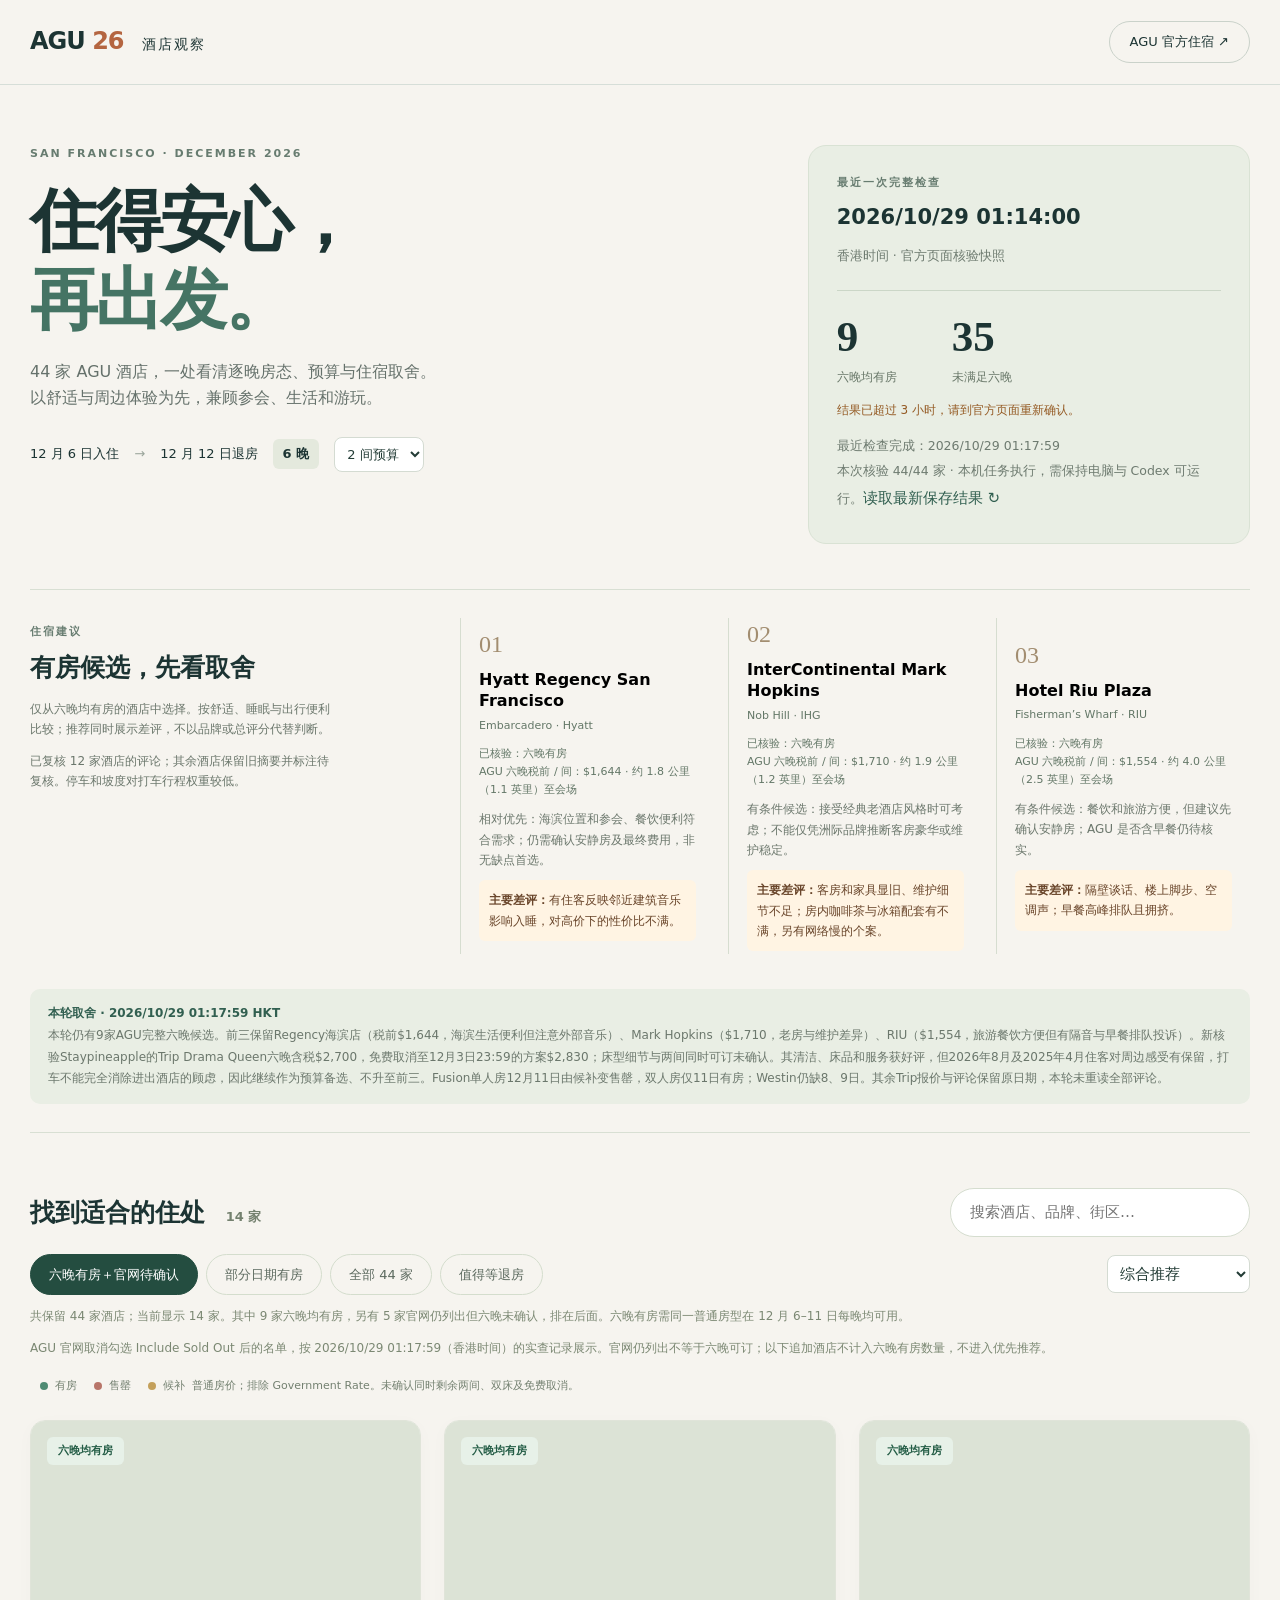
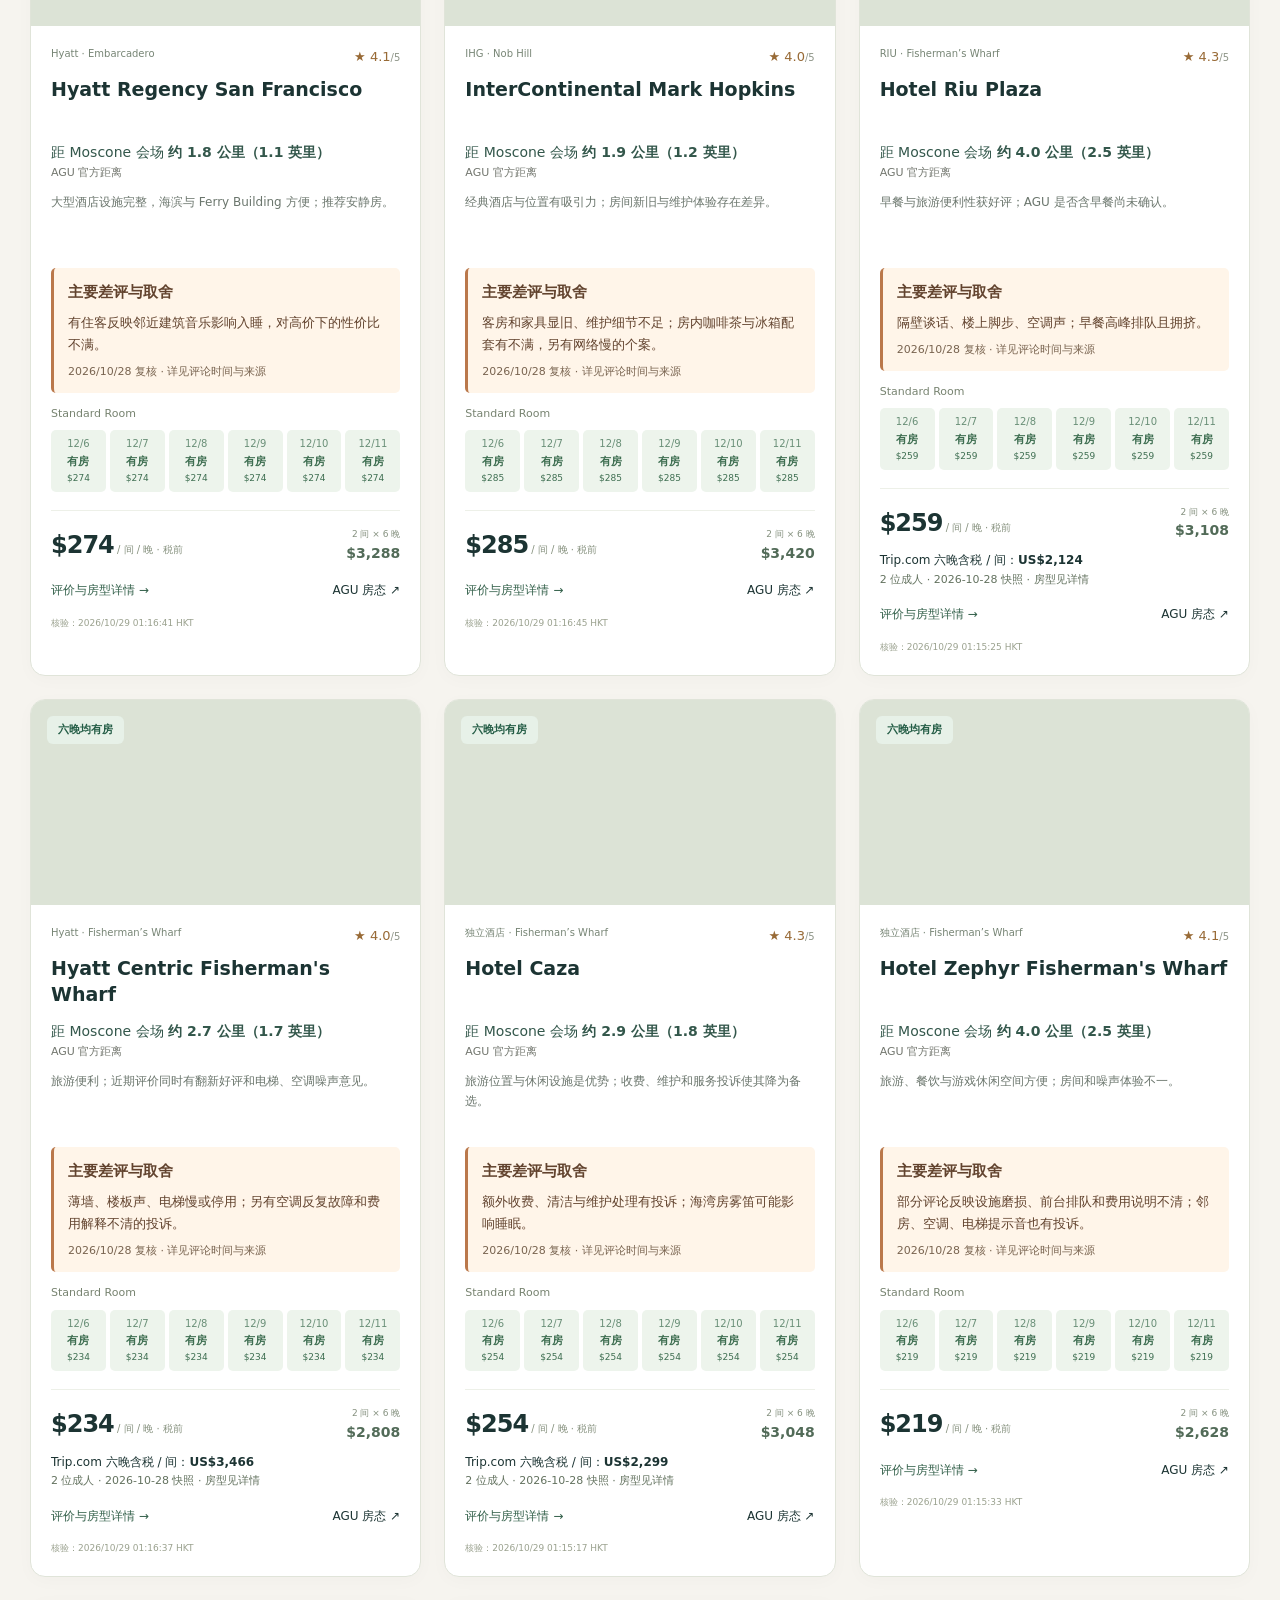
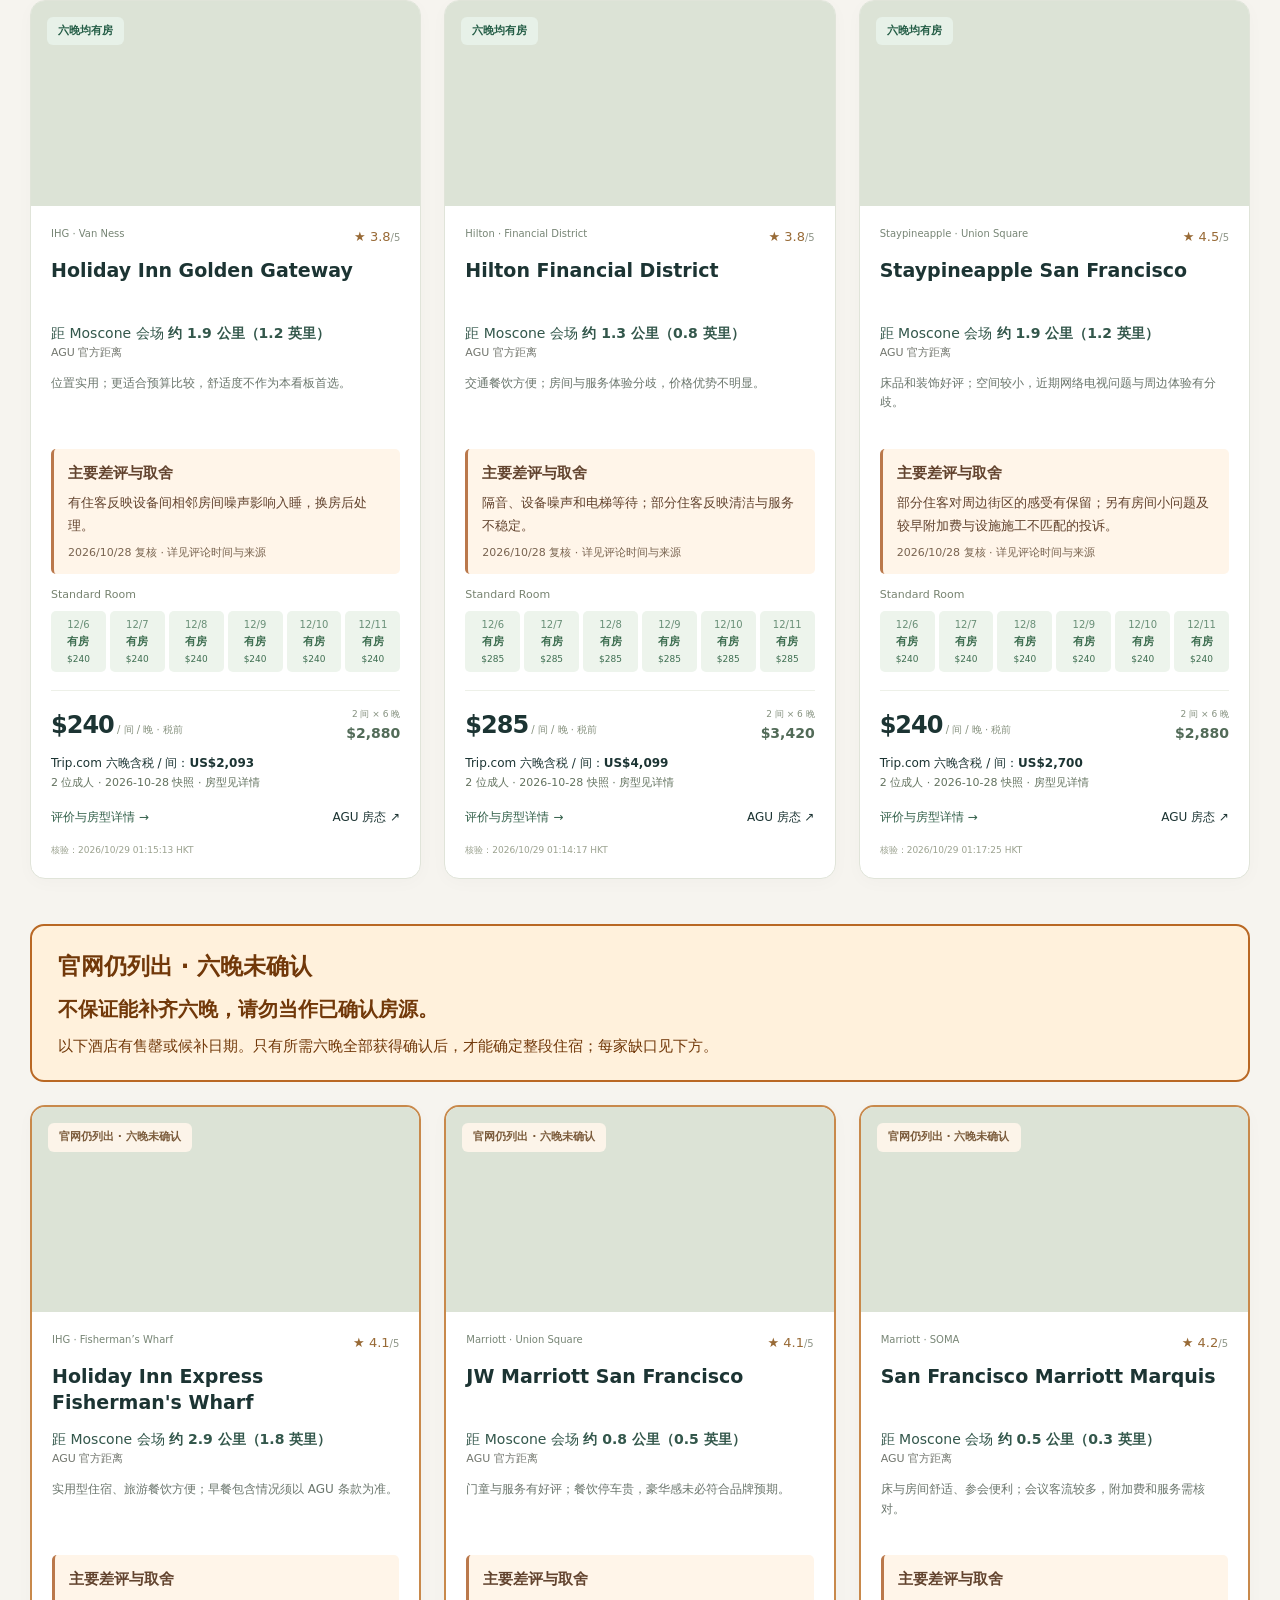
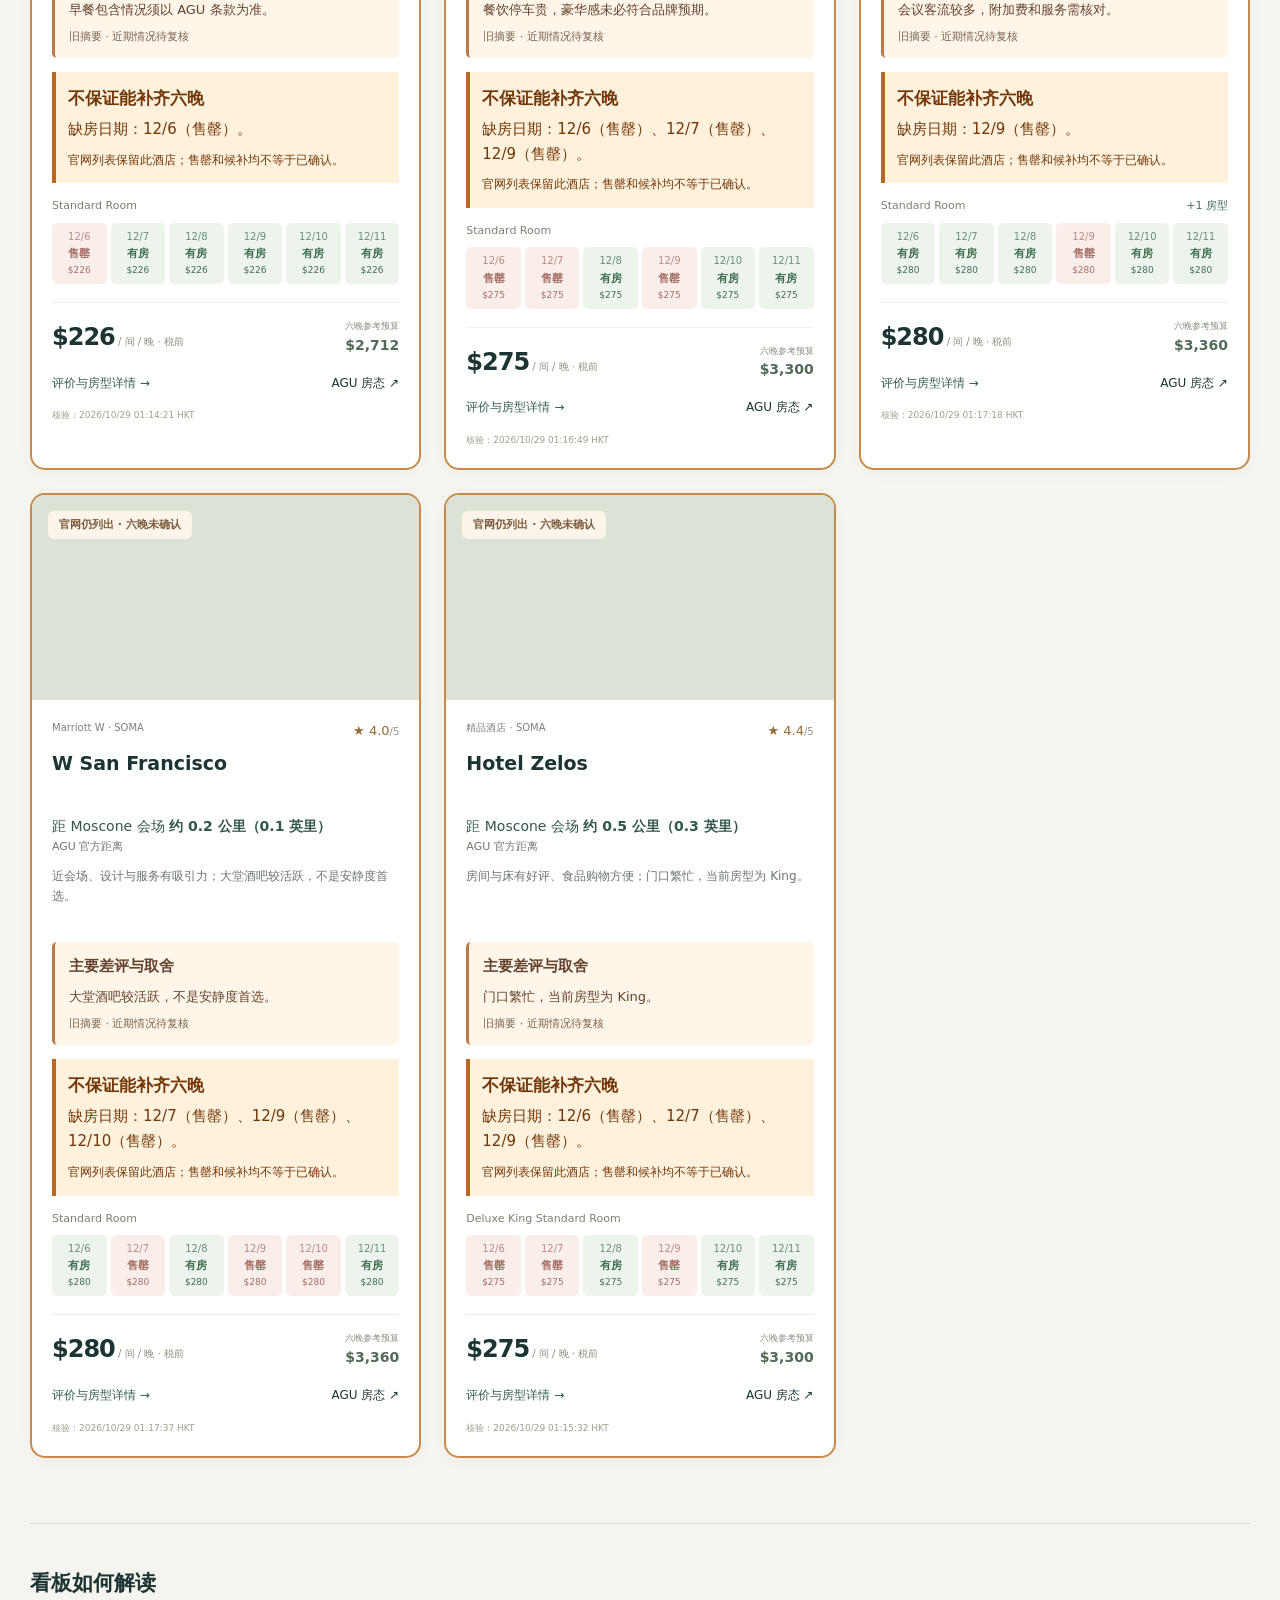
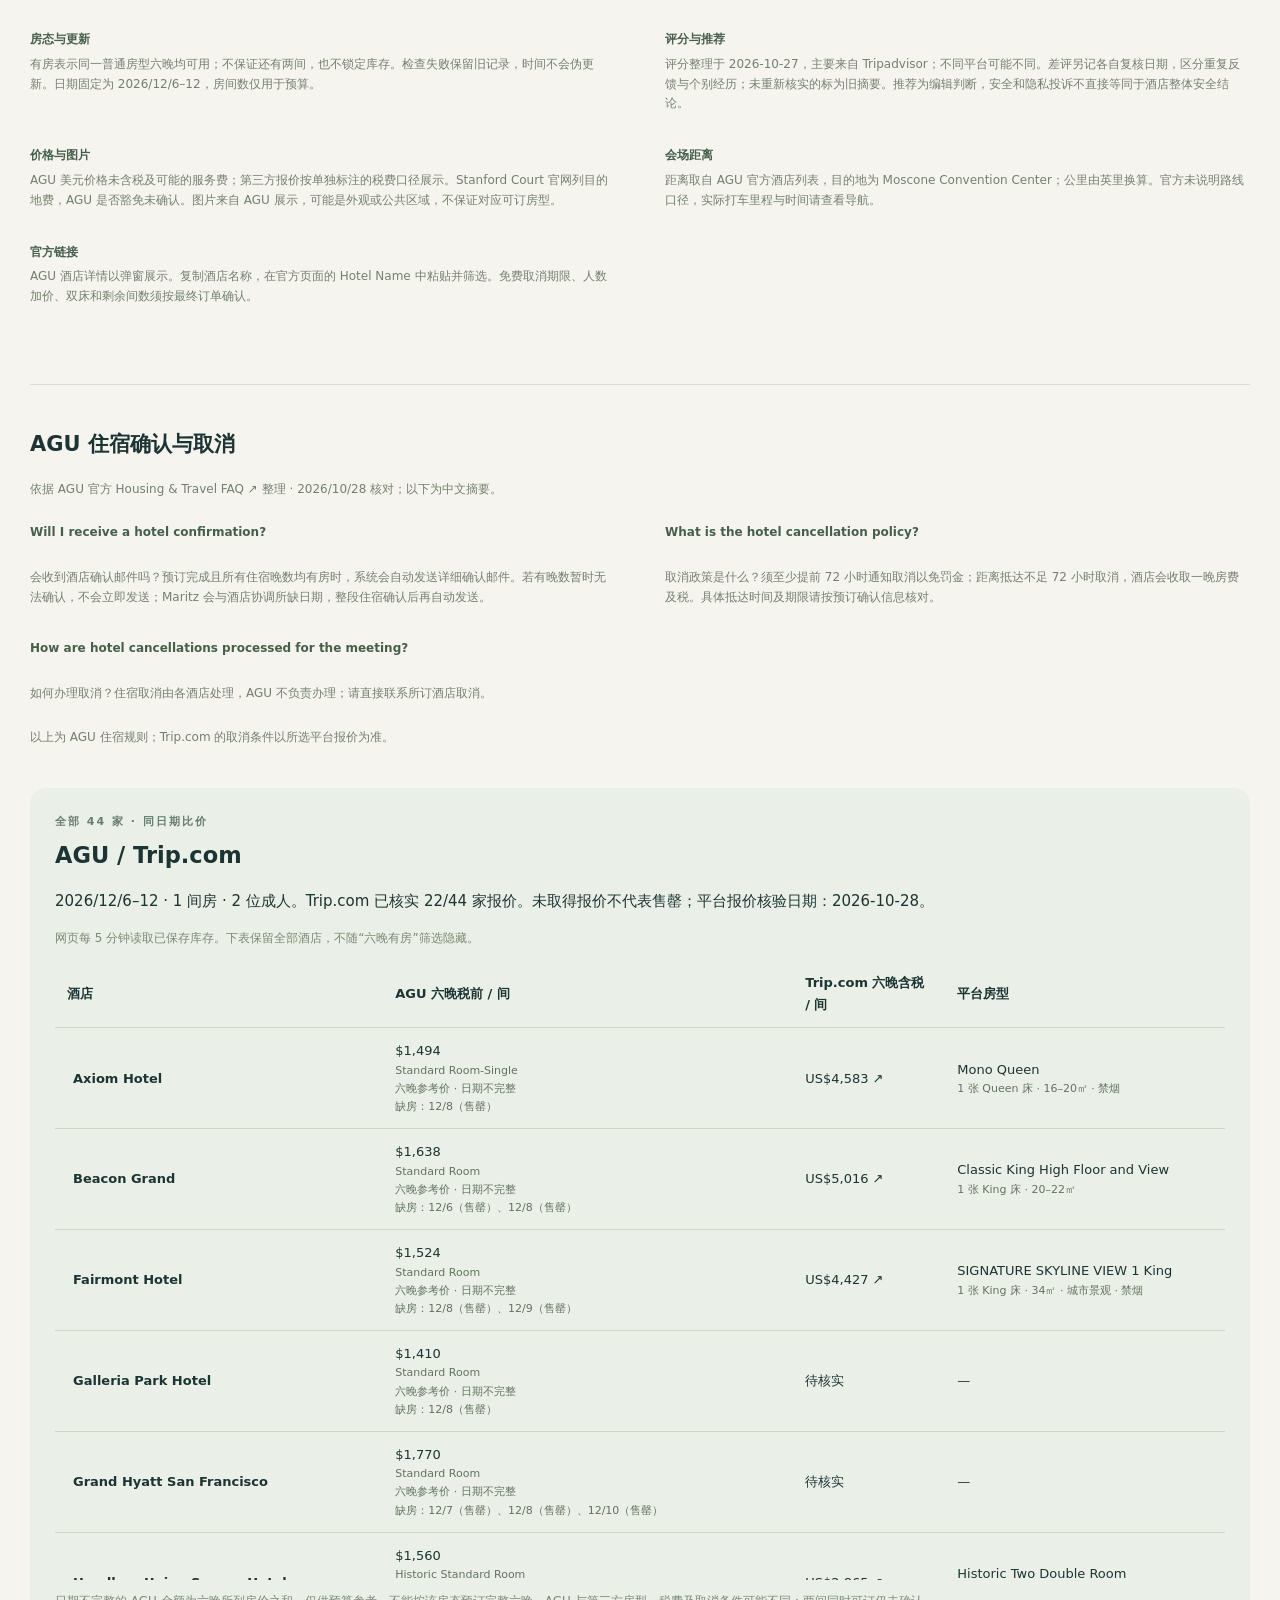
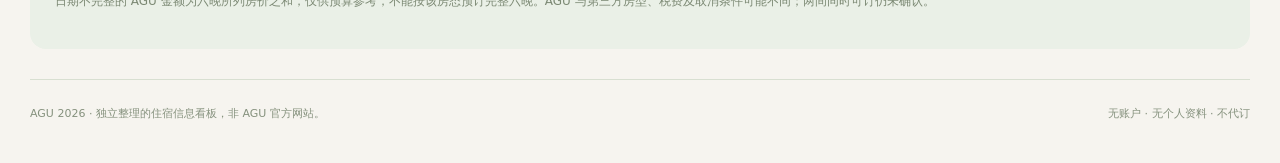
==== docs/index.html @ cd788ba2 "Refresh AGU inventory and add Staypineapple Trip quote and review tradeoffs" ====
<!doctype html><html lang="zh-CN"><head><meta charset="UTF-8"><meta name="viewport" content="width=device-width,initial-scale=1"><title>AGU 2026 酒店观察</title>  <script type="module" crossorigin src="./assets/index-D1B_bljy.js"></script>
  <link rel="stylesheet" crossorigin href="./assets/index-O7PSlV1c.css">
</head><body><div id="root"></div></body></html>
---- docs/assets/index-O7PSlV1c.css ----
*{box-sizing:border-box}body{color:#1c3433;background:#f6f4ef;margin:0;font:15px/1.65 system-ui,-apple-system,Segoe UI,sans-serif}button,input,select{font:inherit}button,a,input,select{outline-offset:4px}button{cursor:pointer}a{color:inherit;text-decoration:none}header{border-bottom:1px solid #d6ded8;justify-content:space-between;align-items:center;max-width:1320px;height:85px;margin:auto;padding:0 30px;display:flex}.wordmark{letter-spacing:-1px;font-size:24px;font-weight:800}.wordmark b{color:#b46540}.wordmark span{letter-spacing:2px;margin-left:18px;font-size:14px;font-weight:500}.official{border:1px solid #cad2ca;border-radius:30px;padding:9px 20px;font-size:13px}main{max-width:1320px;margin:auto;padding:0 30px}.hero{grid-template-columns:1.6fr 1fr;gap:70px;padding:60px 0 45px;display:grid}.eyebrow{letter-spacing:2px;color:#677c70;font-size:11px;font-weight:700}h1{letter-spacing:-3px;margin:19px 0;font-size:68px;line-height:1.16}h1 em{color:#457464;font-family:Georgia,serif;font-style:normal}.intro{color:#65716b;font-size:16px}.trip{flex-wrap:wrap;align-items:center;gap:15px;margin-top:25px;font-size:13px;display:flex}.trip i{color:#9aa59b;font-style:normal}.trip b{background:#e4e9dd;border-radius:6px;padding:4px 10px}select{color:#233c36;background:#fff;border:1px solid #d4dbd2;border-radius:8px;padding:8px}.hero aside{background:#e9eee4;border:1px solid #d9e2d4;border-radius:18px;align-self:center;padding:28px}.hero aside>strong{margin:8px 0;font-size:21px;display:block}.hero aside>small{color:#6e7b70}.hero aside p{font-size:12px}.hero aside button{color:#315f50;background:0 0;border:0;padding:4px 0}.stats{border-top:1px solid #cbd6c7;gap:55px;margin-top:22px;padding-top:18px;display:flex}.stats b{font-family:Georgia,serif;font-size:43px;line-height:1.3;display:block}.stats span{color:#687768;font-size:12px}.warning{color:#945a23!important}.editorial{border-top:1px solid #d8dfd3;border-bottom:1px solid #d8dfd3;grid-template-columns:1fr 2fr;gap:35px;margin-bottom:38px;padding:28px 0;display:grid}.editorial h2{margin:4px 0;font-size:25px}.editorial p{color:#6b776c;max-width:310px;font-size:12px}.picks{grid-template-columns:repeat(3,1fr);gap:14px;display:grid}.picks button{text-align:left;background:0 0;border:0;border-left:1px solid #d6ddd0;padding:3px 18px}.picks button>span{color:#a28d70;font:24px Georgia}.picks b{margin:10px 0 5px;font-size:16px;line-height:1.3;display:block}.picks small,.picks em{color:#637767;font-size:11px;font-style:normal;display:block}.picks em{margin-top:10px}.list-head{justify-content:space-between;align-items:center;gap:20px;display:flex}.list-head h2{font-size:25px}.list-head small{color:#74816f;margin-left:12px;font-size:13px}.list-head input{background:#fff;border:1px solid #d5ddcf;border-radius:24px;width:300px;padding:11px 19px}.toolbar{justify-content:space-between;align-items:center;gap:20px;display:flex}.toolbar nav{flex-wrap:wrap;gap:8px;display:flex}.toolbar button{color:#5c6a5f;background:0 0;border:1px solid #d4ddcd;border-radius:22px;padding:9px 18px;font-size:13px}.toolbar button.active{color:#fff;background:#244d40;border-color:#244d40}.legend{color:#738070;flex-wrap:wrap;align-items:center;gap:7px;margin:18px 0 25px;font-size:11px;display:flex}.dot{border-radius:50%;width:8px;height:8px;margin-left:10px}.dot.A{background:#4f8b73}.dot.S{background:#b87569}.dot.W{background:#c4a05b}.grid{grid-template-columns:repeat(3,minmax(0,1fr));gap:23px;display:grid}article{background:#fff;border:1px solid #e0e4d9;border-radius:15px;overflow:hidden;box-shadow:0 4px 18px #263d2906}.photo{background:#dce3d6;border:0;width:100%;height:205px;padding:0;display:block;position:relative;overflow:hidden}.photo img{object-fit:cover;width:100%;height:100%;transition:transform .3s}.photo:hover img{transform:scale(1.035)}.badge{color:#7a5a3a;background:#fcf4e9;border-radius:6px;padding:5px 11px;font-size:11px;font-weight:700;position:absolute;top:16px;left:16px}.badge.good{color:#245d46;background:#e7f1e8}.card{padding:20px}.meta{color:#778575;justify-content:space-between;gap:8px;font-size:10px;display:flex}.meta>span{color:#986a36;white-space:nowrap;font-size:13px}.meta small{color:#8e9588;font-size:10px}h3{margin:10px 0;font-size:19px;line-height:1.35}.card h3{min-height:52px}.card h3 button{text-align:left;font:inherit;color:inherit;background:0 0;border:0;padding:0}.review{color:#6b766d;min-height:60px;margin:8px 0 15px;font-size:12px}.room{color:#778370;justify-content:space-between;margin-bottom:7px;font-size:11px;display:flex}.room b{color:#446e58;font-weight:500}.nights{grid-template-columns:repeat(6,1fr);gap:4px;display:grid}.night{text-align:center;border-radius:5px;padding:6px 1px;font-size:10px}.night small,.night strong,.night span{display:block}.night small{opacity:.75;font-size:10px}.night strong{font-size:11px;font-weight:600}.night span{font-size:9px}.night.A{color:#3e6e51;background:#edf4ec}.night.S{color:#a46d62;background:#faeeeb}.night.W{color:#947134;background:#fff4dc}.night.U{color:#777;background:#eee}.price{border-top:1px solid #edf0e8;justify-content:space-between;align-items:center;gap:8px;margin-top:18px;padding-top:15px;display:flex}.price strong{letter-spacing:-1px;font-size:24px}.price small{color:#86917e;font-size:10px}.price>span{text-align:right;color:#84907e;font-size:9px}.price>span b{color:#526b58;font-size:14px;display:block}.card-actions{justify-content:space-between;margin-top:16px;display:flex}.card-actions button{color:#34614b;background:0 0;border:0;padding:0;font-size:12px}.card-actions a{font-size:12px}.checked{color:#9aa18e;margin-top:15px;font-size:9px;display:block}.notes{border-top:1px solid #d8dfd1;margin:65px 0 40px;padding-top:25px}.notes h2{font-size:21px}.notes>div{grid-template-columns:repeat(2,1fr);gap:8px 50px;display:grid}.notes p{color:#74806e;font-size:12px}.notes b{color:#465f4b;margin-bottom:5px;display:block}footer{color:#85917d;border-top:1px solid #d8dfd1;justify-content:space-between;padding:25px 0 40px;font-size:11px;display:flex}.notice{background:#fff0cf;border:1px solid #dfd3aa;border-radius:8px;padding:12px 20px;font-size:13px}.notice button{float:right;background:0 0;border:0}.overlay{-webkit-backdrop-filter:blur(3px);backdrop-filter:blur(3px);z-index:10;background:#14251f99;justify-content:center;align-items:center;padding:25px;display:flex;position:fixed;inset:0}.dialog{background:#fcfcf7;border-radius:18px;width:100%;max-width:850px;max-height:92vh;position:relative;overflow:auto}.close{z-index:1;background:#fff;border:0;border-radius:50%;width:38px;height:38px;font-size:25px;position:absolute;top:15px;right:15px}.detail-photo{object-fit:cover;background:#dce3d6;width:100%;height:260px}.detail-body{padding:30px}.detail-body h2{margin:10px 0;font-size:30px;line-height:1.2}.detail-body p{font-size:14px}.room-detail{padding:10px 0}.room-detail>b{margin-bottom:8px;font-size:13px;display:block}.detail-body .night{padding:10px}.detail-body .night span{font-size:12px}.detail-links{flex-wrap:wrap;gap:10px;margin:25px 0;display:flex}.detail-links a,.detail-links button{color:#335940;background:#fff;border:1px solid #cdd9c5;border-radius:6px;padding:9px 13px;font-size:12px}.detail-links .primary{color:#fff;background:#244d40}.muted{color:#7b8873;font-size:12px!important}.empty{text-align:center;padding:60px}button:disabled{opacity:.6}@media (width<=1000px){.hero{gap:30px}h1{font-size:55px}.grid{grid-template-columns:repeat(2,minmax(0,1fr))}.editorial{grid-template-columns:1fr}.picks{gap:8px}}@media (width<=640px){header{height:72px;padding:0 18px}.wordmark span{margin-left:9px;font-size:11px}.official{padding:6px 10px;font-size:11px}main{padding:0 18px}.hero{grid-template-columns:1fr;gap:20px;padding:32px 0}h1{font-size:48px}.intro{font-size:13px}.hero aside{padding:20px}.stats{gap:55px}.hero aside>strong{font-size:18px}.picks{grid-template-columns:1fr}.picks button{padding:10px 15px}.picks b{margin-left:12px;display:inline}.picks small,.picks em{margin-left:42px}.grid{grid-template-columns:1fr}.list-head{flex-direction:column;align-items:stretch;gap:4px}.list-head input{width:100%;margin-bottom:18px}.toolbar{flex-direction:column;align-items:flex-start;gap:12px}.toolbar button{padding:7px 12px;font-size:12px}.photo{height:220px}.card h3,.review{min-height:0}.notes>div{grid-template-columns:1fr;gap:0}footer{display:block}footer span{margin-top:8px;display:block}.overlay{padding:10px}.detail-body{padding:20px}.detail-body h2{font-size:25px}.detail-photo{height:210px}}.venue-distance{color:#33574b;margin:12px 0;font-size:14px;line-height:1.6}.venue-distance strong{font-weight:600}.venue-distance small{color:#72766e;font-size:11px;display:block}.ota-summary{background:#eaf0e7;border-radius:16px;margin:30px 0;padding:25px}.ota-summary h2{margin:6px 0}.ota-table-wrap{overflow-x:auto}.ota-summary table{border-collapse:collapse;width:100%;font-size:13px}.ota-summary th,.ota-summary td{text-align:left;border-bottom:1px solid #ccd8c5;padding:12px}.ota-summary td button{color:inherit;text-align:left;background:0 0;border:0;font-weight:600}.ota-summary small,.ota-card small,.ota-offer small{color:#63725f;font-size:11px;display:block}.ota-card{margin:8px 0;font-size:12px}.ota-offer{background:#eaf0e7;border-radius:12px;margin:18px 0;padding:18px}.ota-offer h3{margin-top:0}.ota-table-wrap{max-height:620px;overflow:auto}.ota-summary thead th{z-index:1;background:#eaf0e7;position:sticky;top:0}.ota-summary td{min-width:110px}.ota-summary td:first-child{min-width:210px}.ota-summary td:last-child{min-width:190px}.unconfirmed-divider{color:#713809;background:#fff1dc;border:2px solid #b96824;border-radius:14px;grid-column:1/-1;margin-top:22px;padding:22px 26px}.unconfirmed-divider h2{margin:0 0 8px}.unconfirmed-divider strong{font-size:20px}.unconfirmed-divider p{margin:8px 0 0}.unconfirmed-card{border:2px solid #c8894b}.unconfirmed-warning{color:#713809;background:#fff1dc;border-left:4px solid #b96824;margin:14px 0;padding:12px}.unconfirmed-warning strong{font-size:17px}.unconfirmed-warning p{margin:5px 0}.unconfirmed-warning small{font-size:12px}.review-cautions{color:#62432e;background:#fff5e9;border-left:3px solid #ba784b;border-radius:5px;margin:12px 0;padding:12px 14px}.review-cautions p{min-height:0;margin:7px 0;font-size:13px;line-height:1.7}.review-cautions small{color:#796450;font-size:11px;display:block}.review-sources{flex-wrap:wrap;gap:12px;margin-top:12px;display:flex}.review-sources a{font-size:12px;text-decoration:underline}.picks button{text-align:left;align-self:stretch}.picks .pick-verdict,.picks .pick-caution{margin:10px 0 0;font-size:12px;line-height:1.7}.picks .pick-caution{color:#69452a;background:#fff4e3;border-radius:6px;padding:10px}.editorial{align-items:start}.picks .pick-caution b{font-size:inherit;margin:0;display:inline}.editorial .recommendation-update{background:#e9eee4;border-radius:10px;order:3;grid-column:1/-1;max-width:none;margin:0;padding:14px 18px;line-height:1.8}.recommendation-update b{color:#315f50}
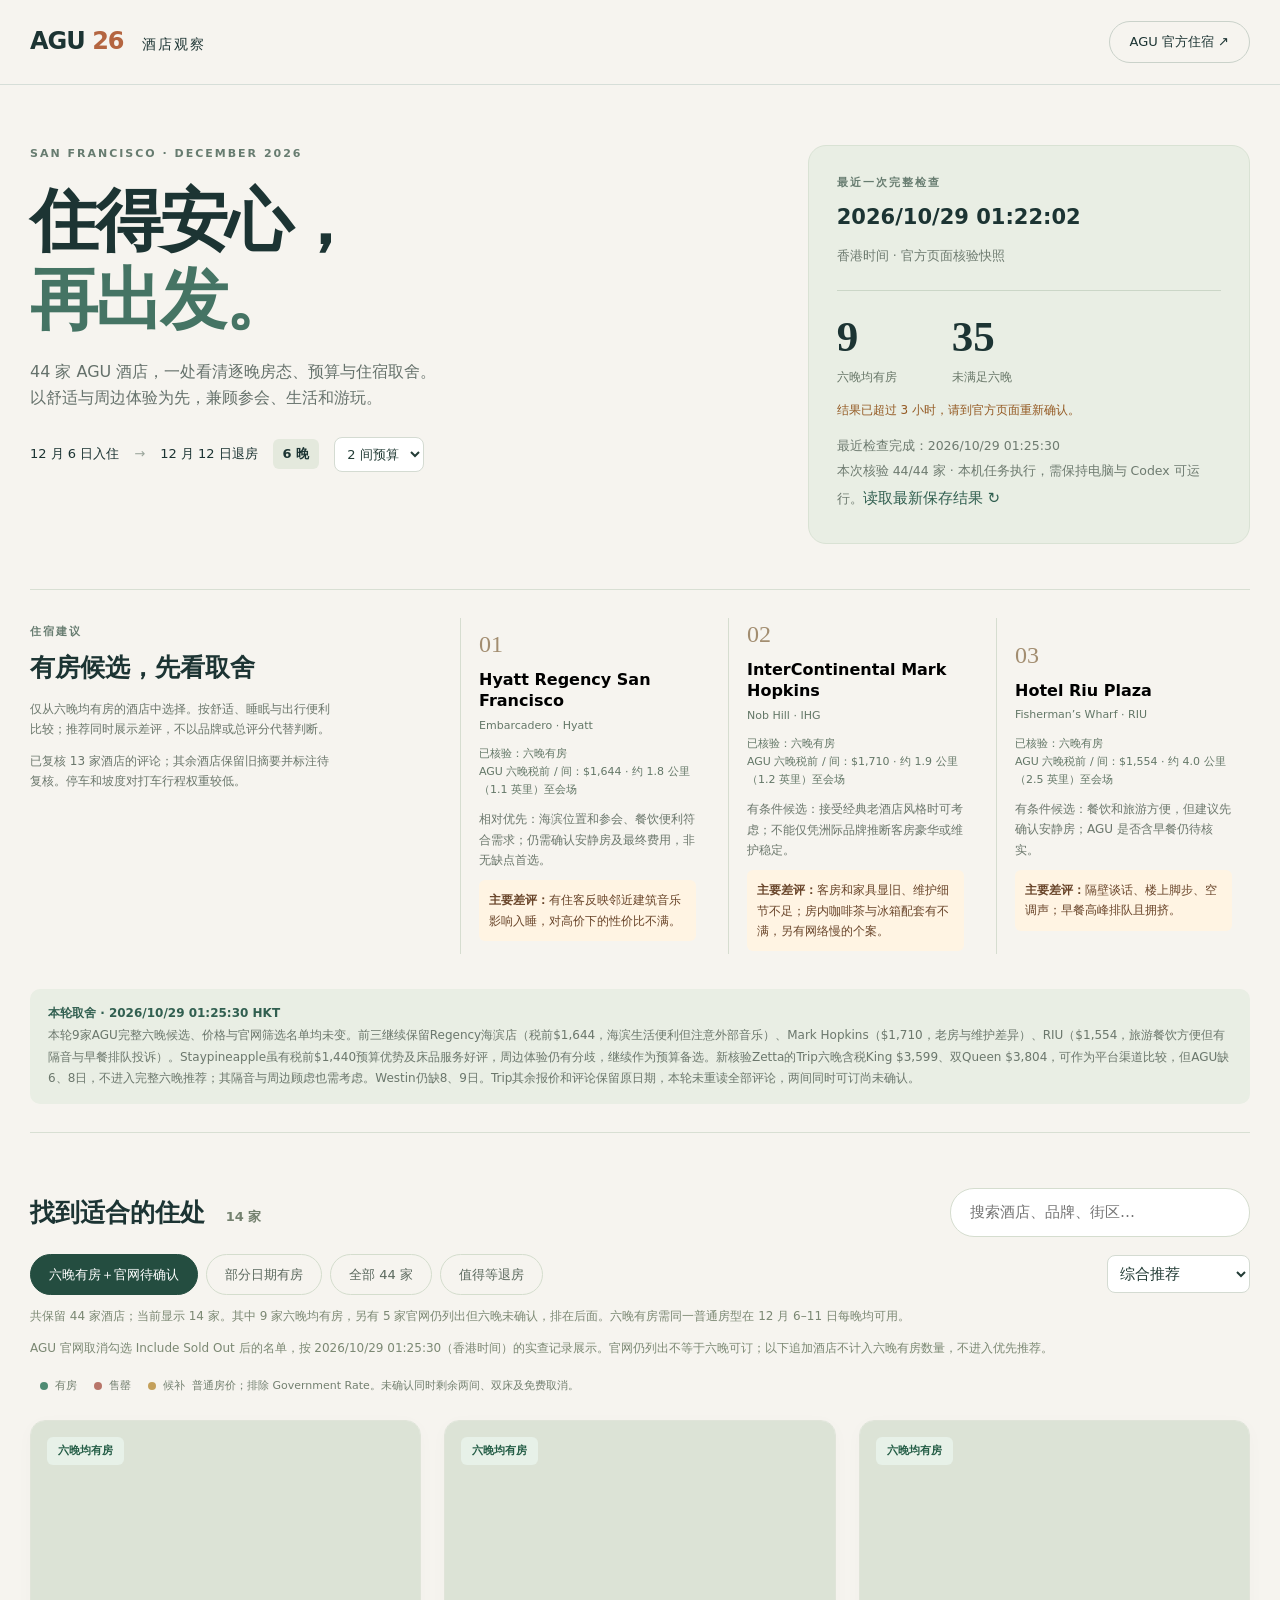
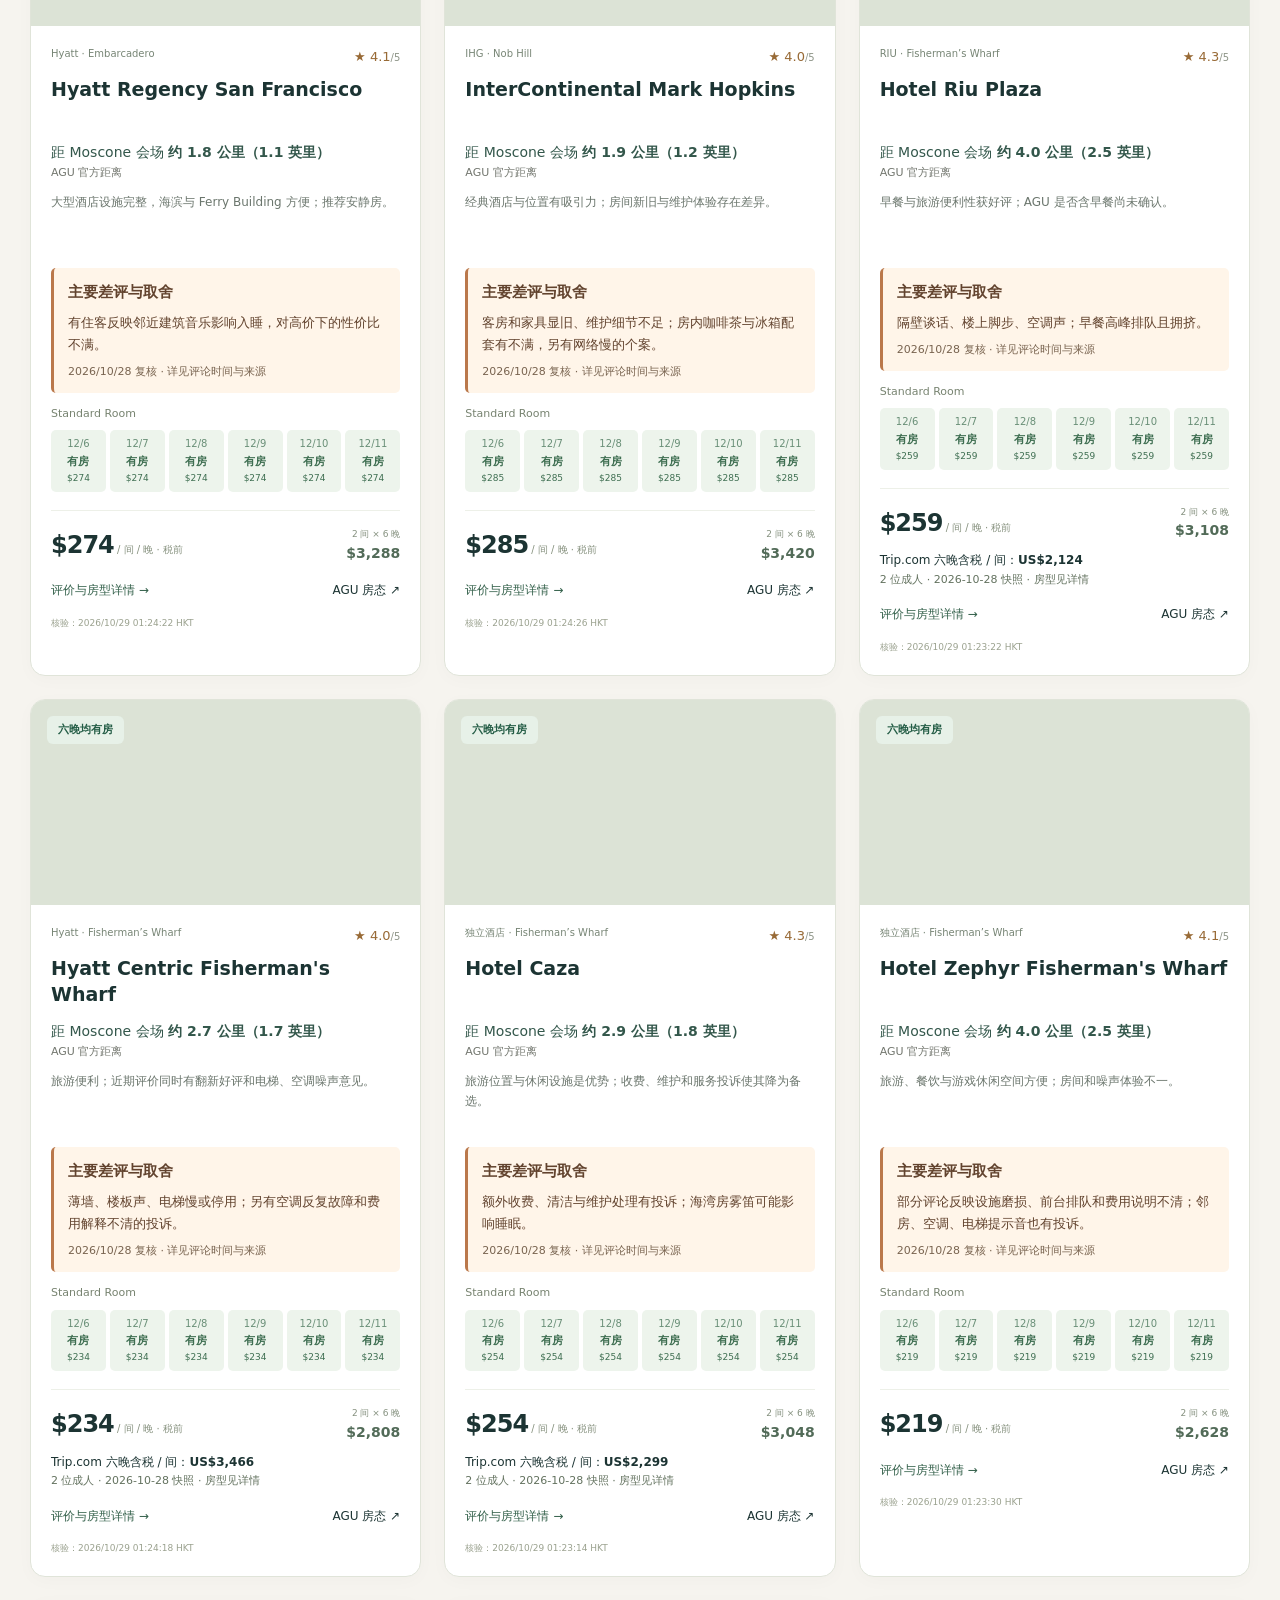
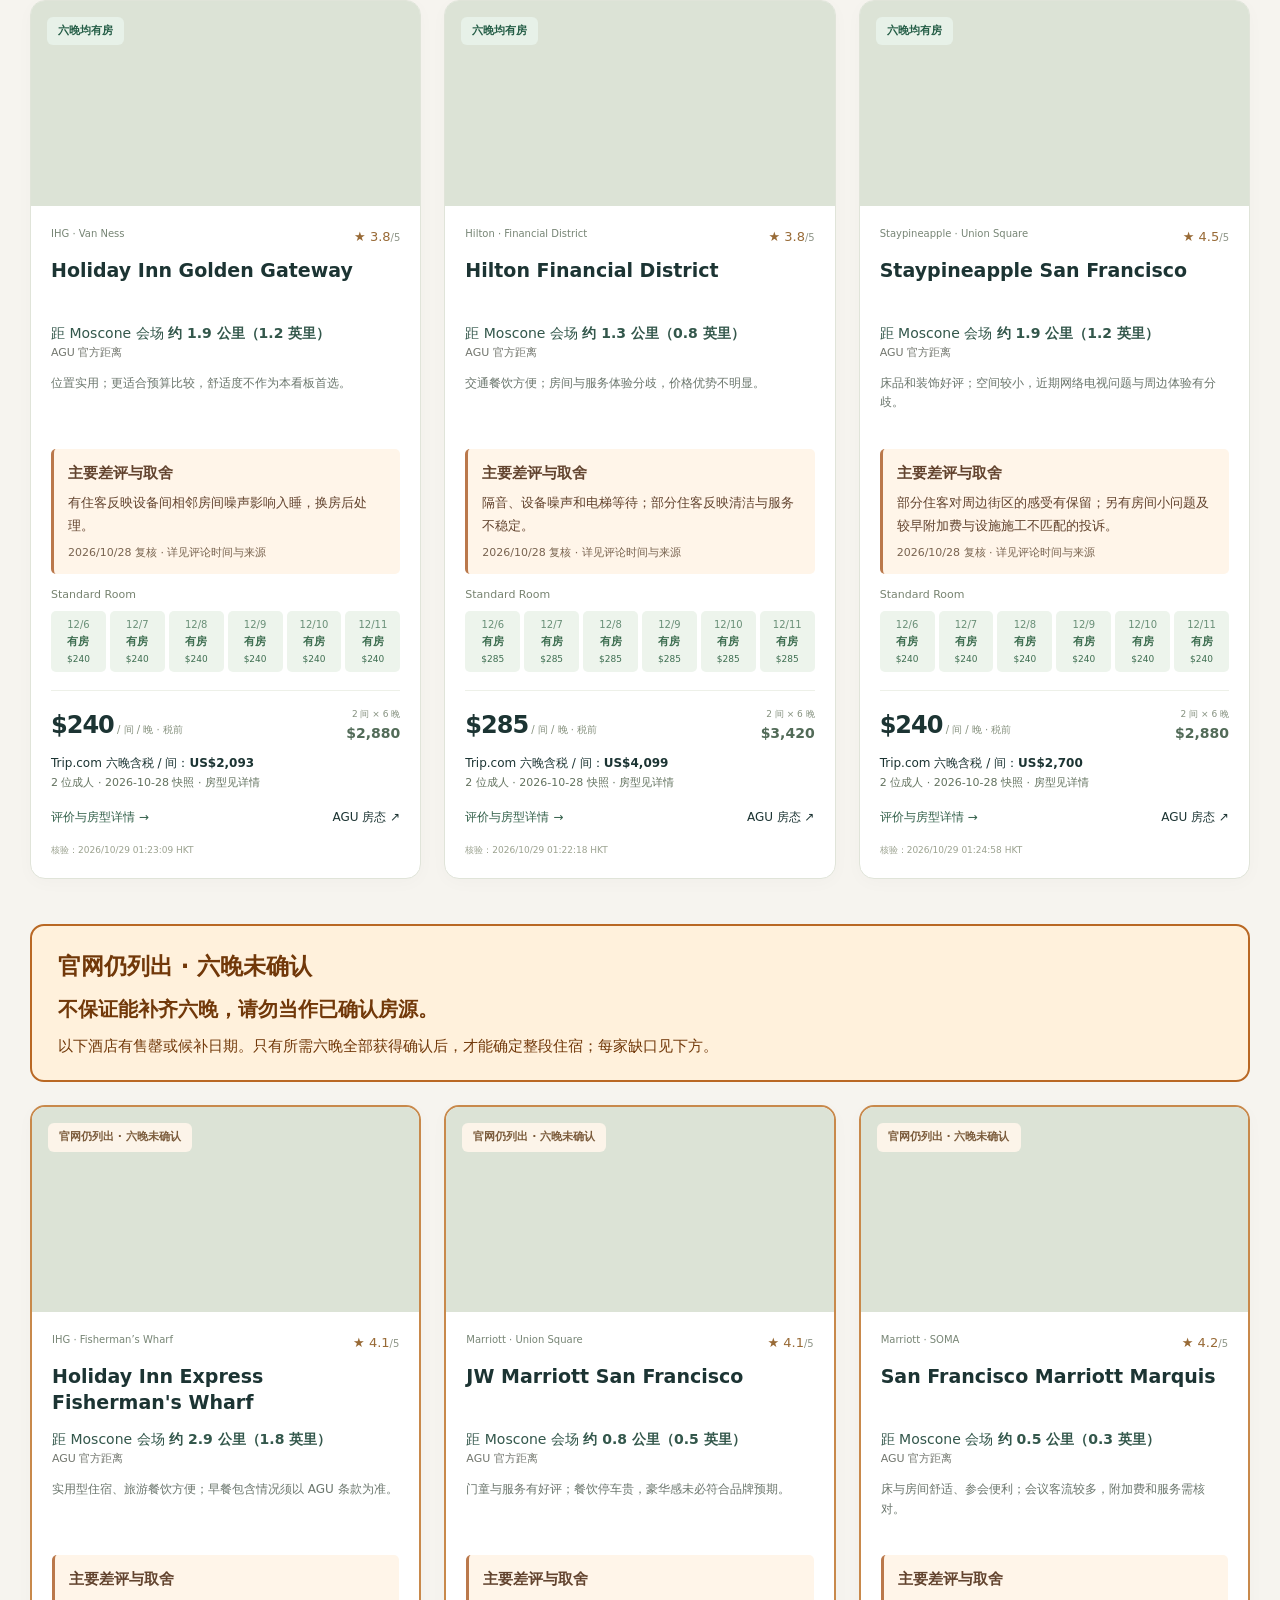
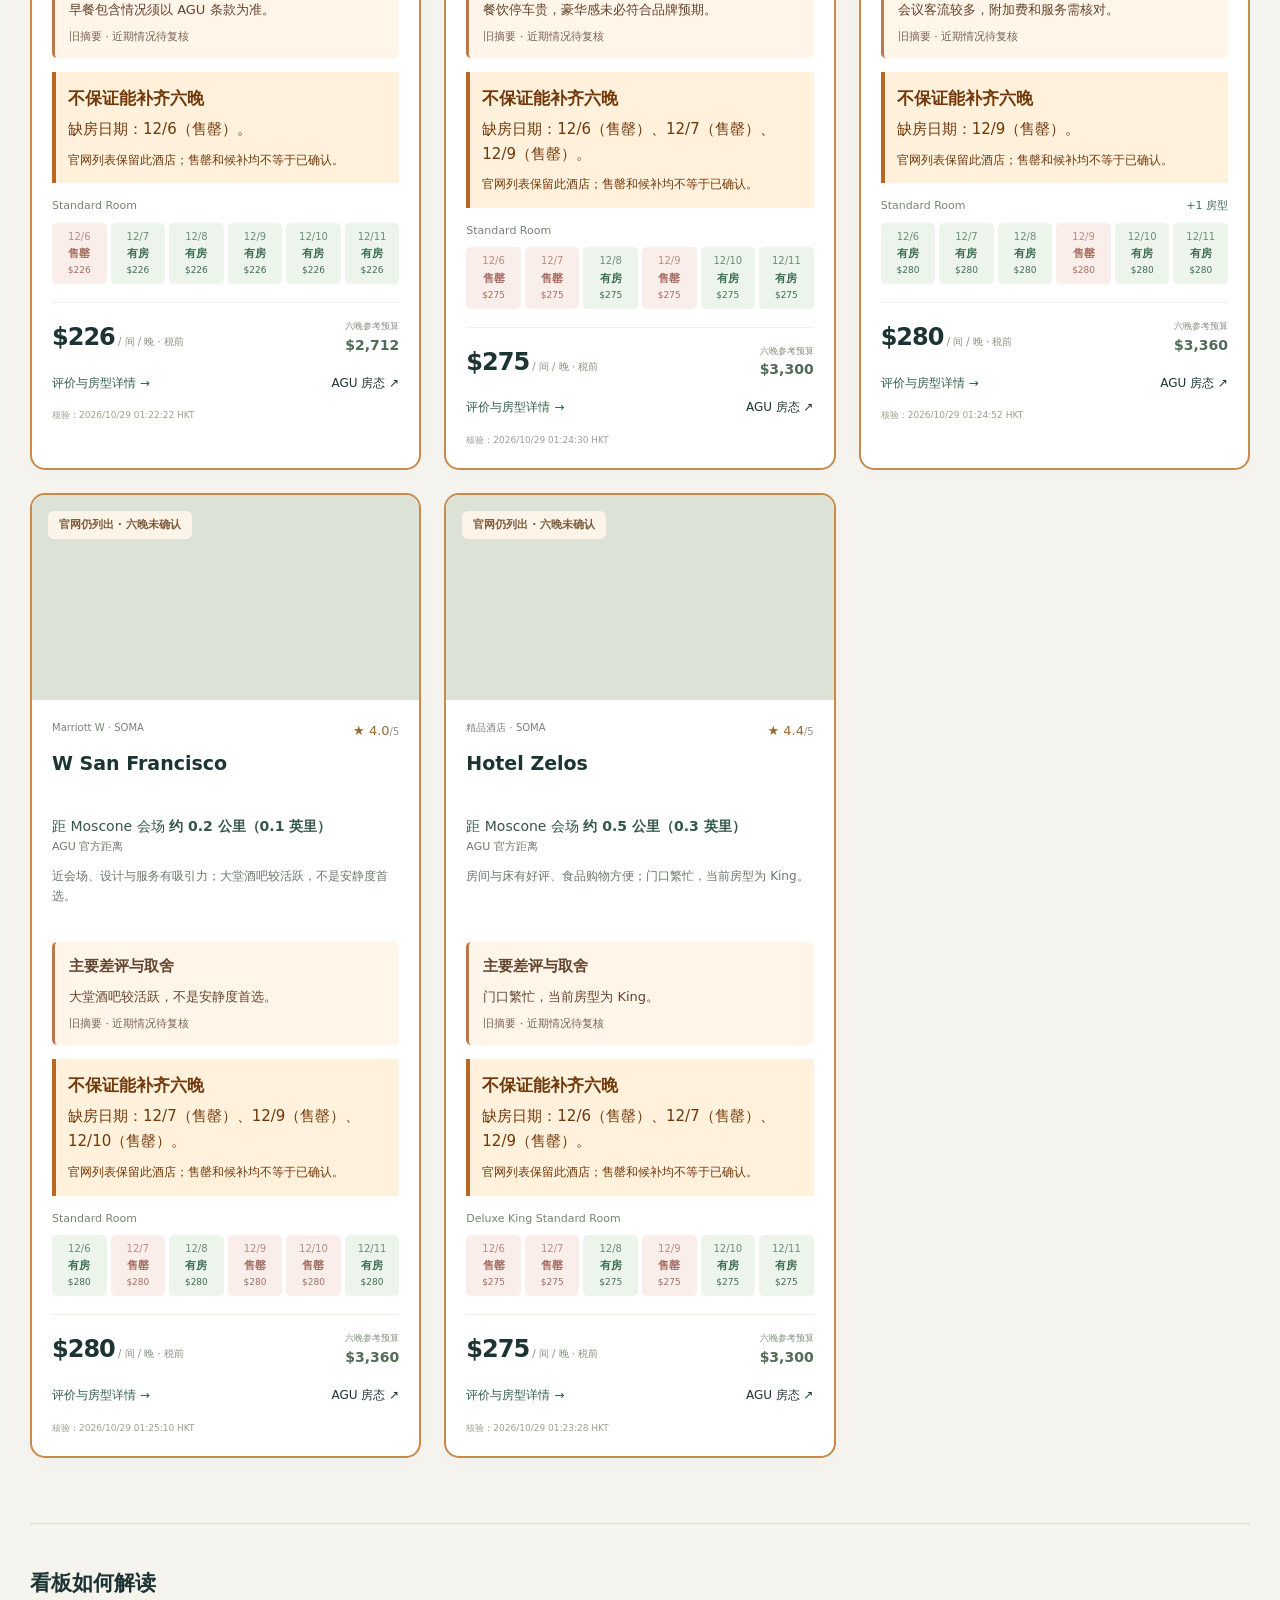
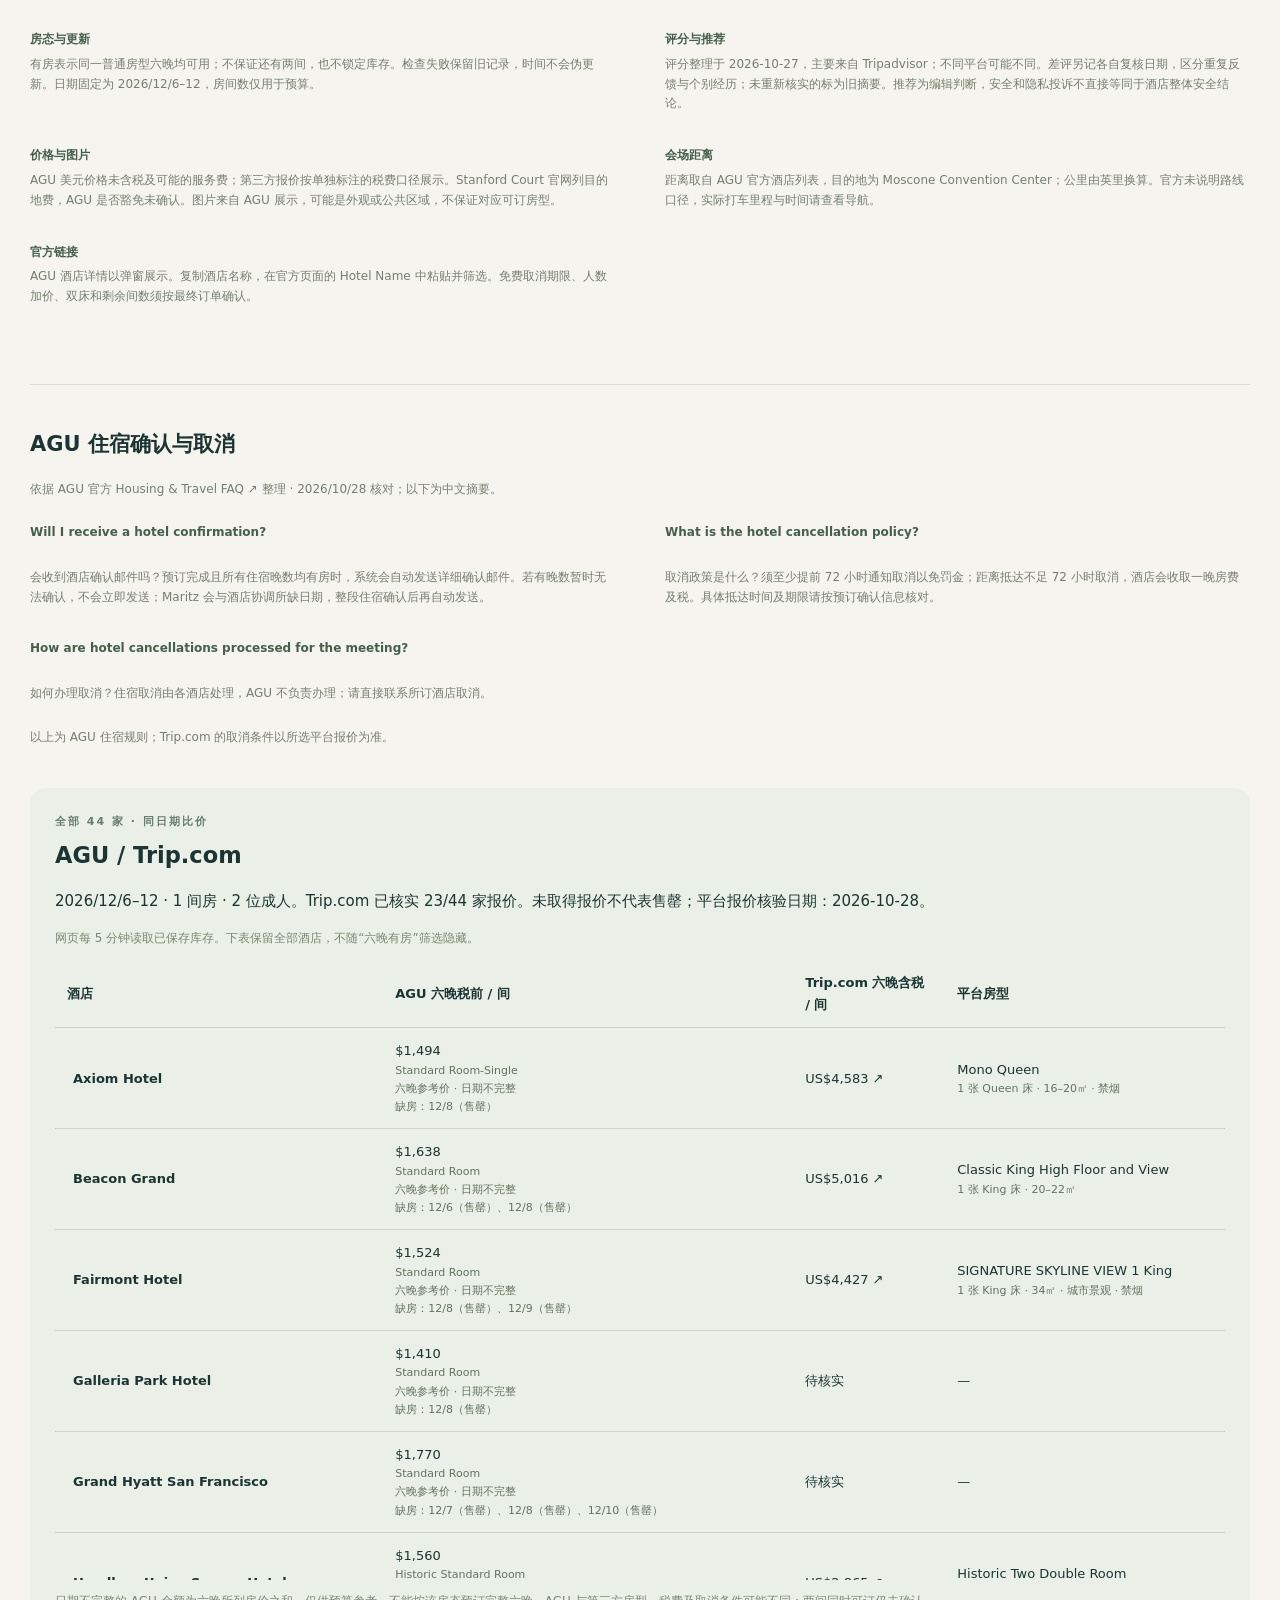
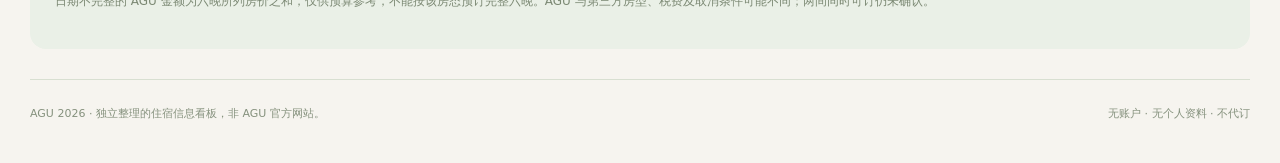
==== commit a76da635: "Refresh all AGU checks and add Zetta Trip prices and review evidence" ====
--- a/docs/index.html
+++ b/docs/index.html
@@ -1,3 +1,3 @@
-<!doctype html><html lang="zh-CN"><head><meta charset="UTF-8"><meta name="viewport" content="width=device-width,initial-scale=1"><title>AGU 2026 酒店观察</title>  <script type="module" crossorigin src="./assets/index-D1B_bljy.js"></script>
+<!doctype html><html lang="zh-CN"><head><meta charset="UTF-8"><meta name="viewport" content="width=device-width,initial-scale=1"><title>AGU 2026 酒店观察</title>  <script type="module" crossorigin src="./assets/index-XYfSvEzc.js"></script>
   <link rel="stylesheet" crossorigin href="./assets/index-O7PSlV1c.css">
 </head><body><div id="root"></div></body></html>
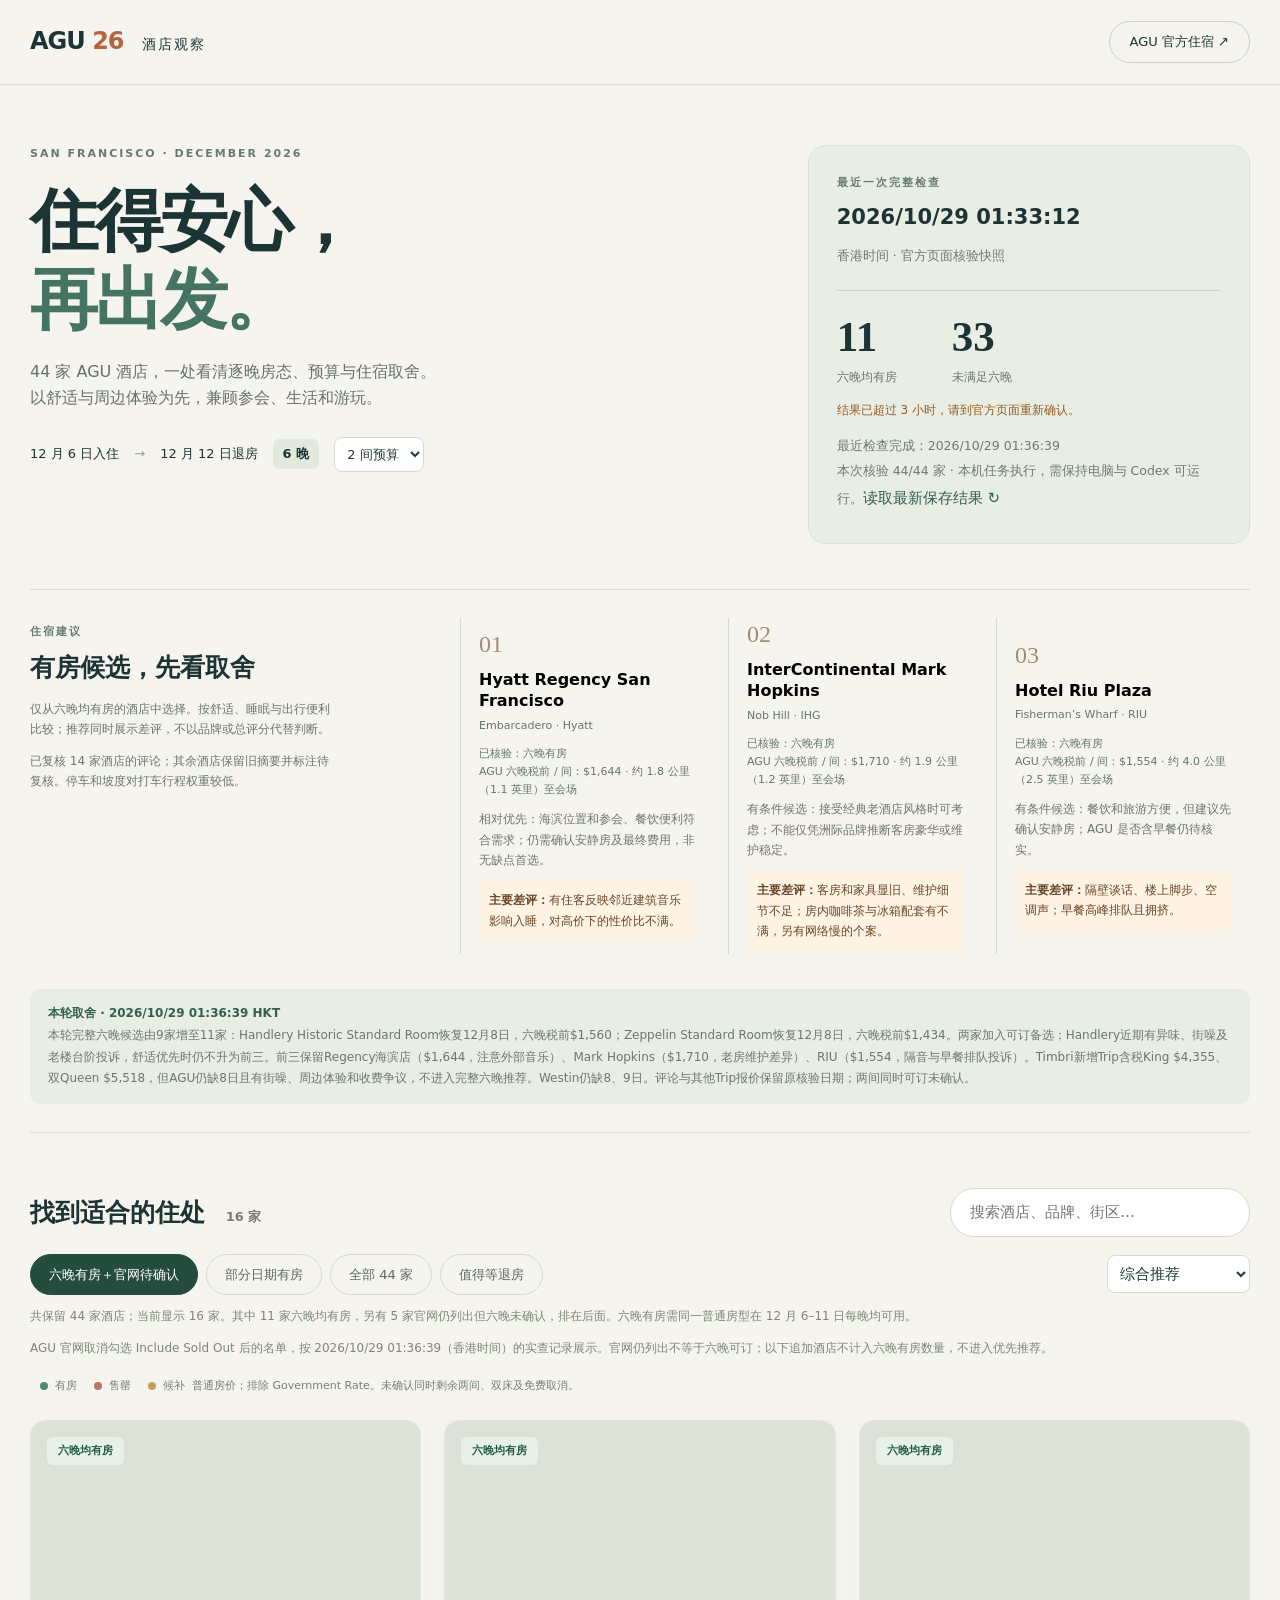
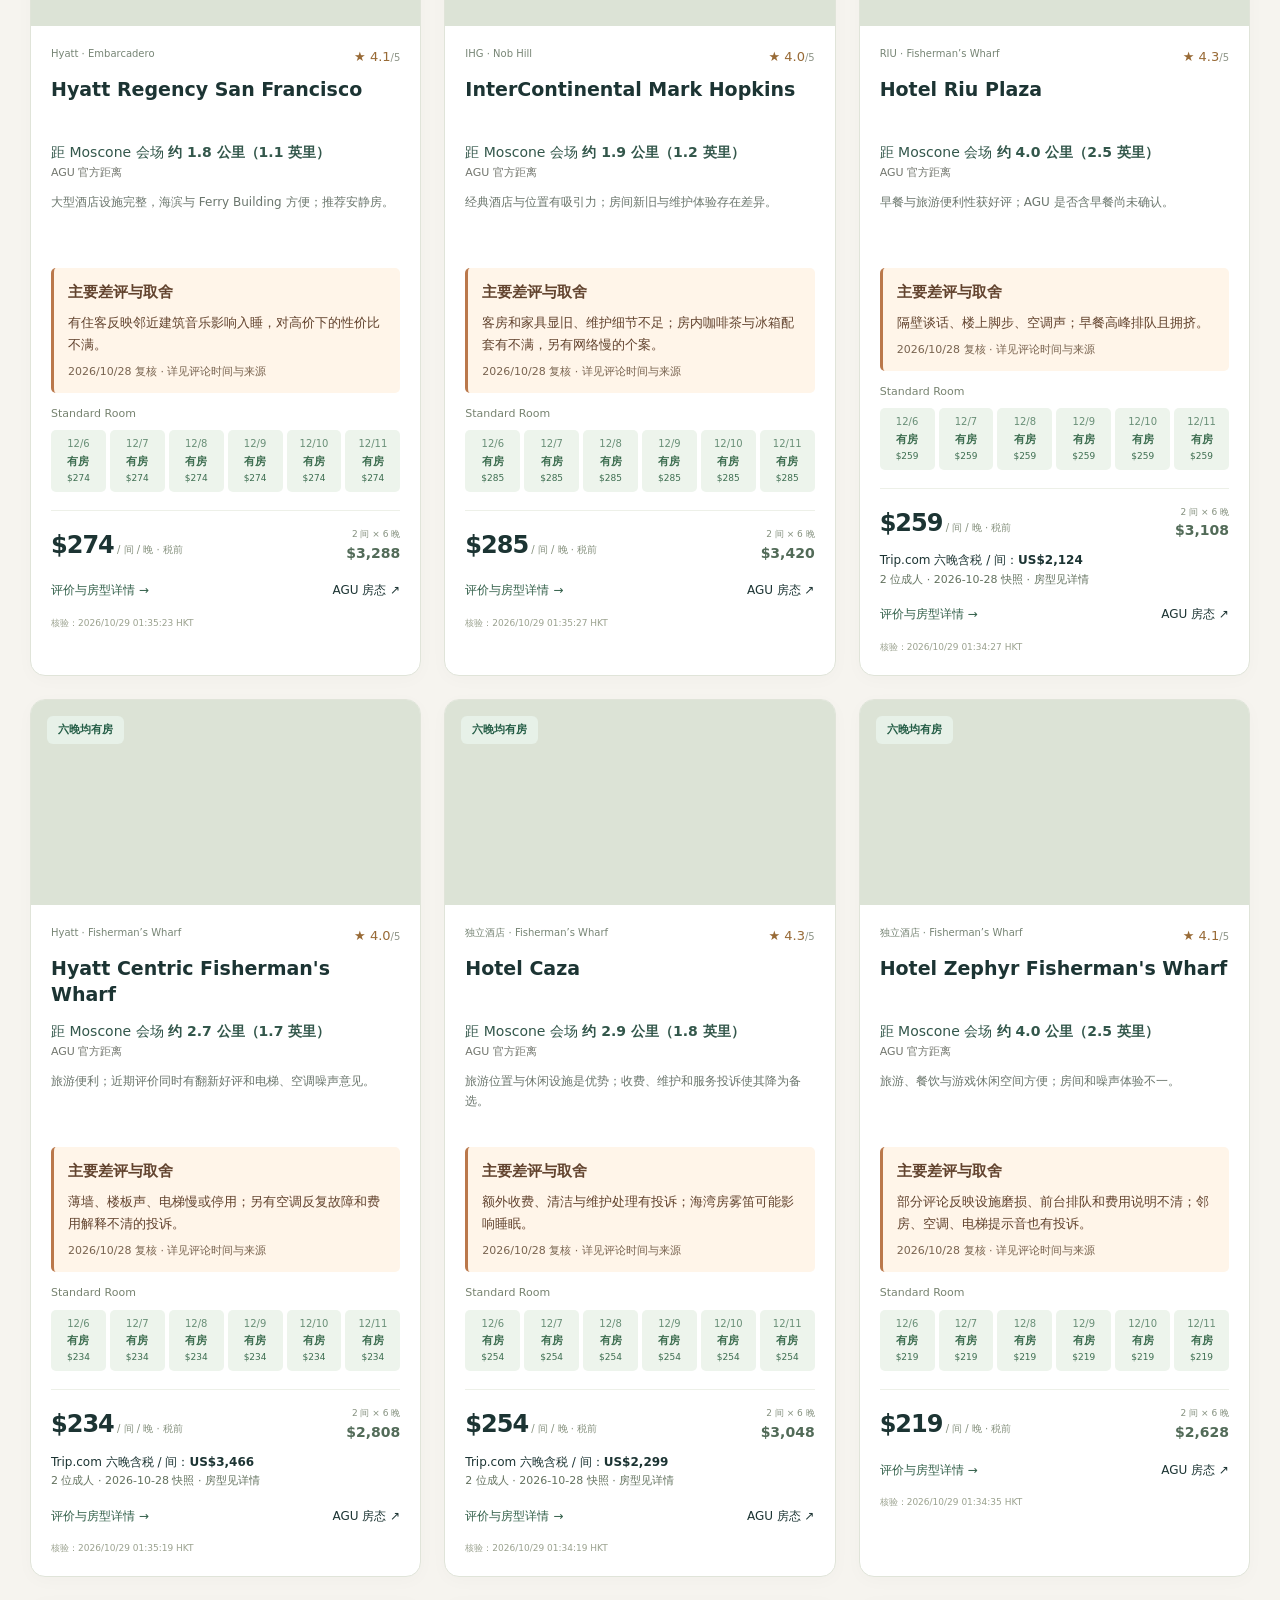
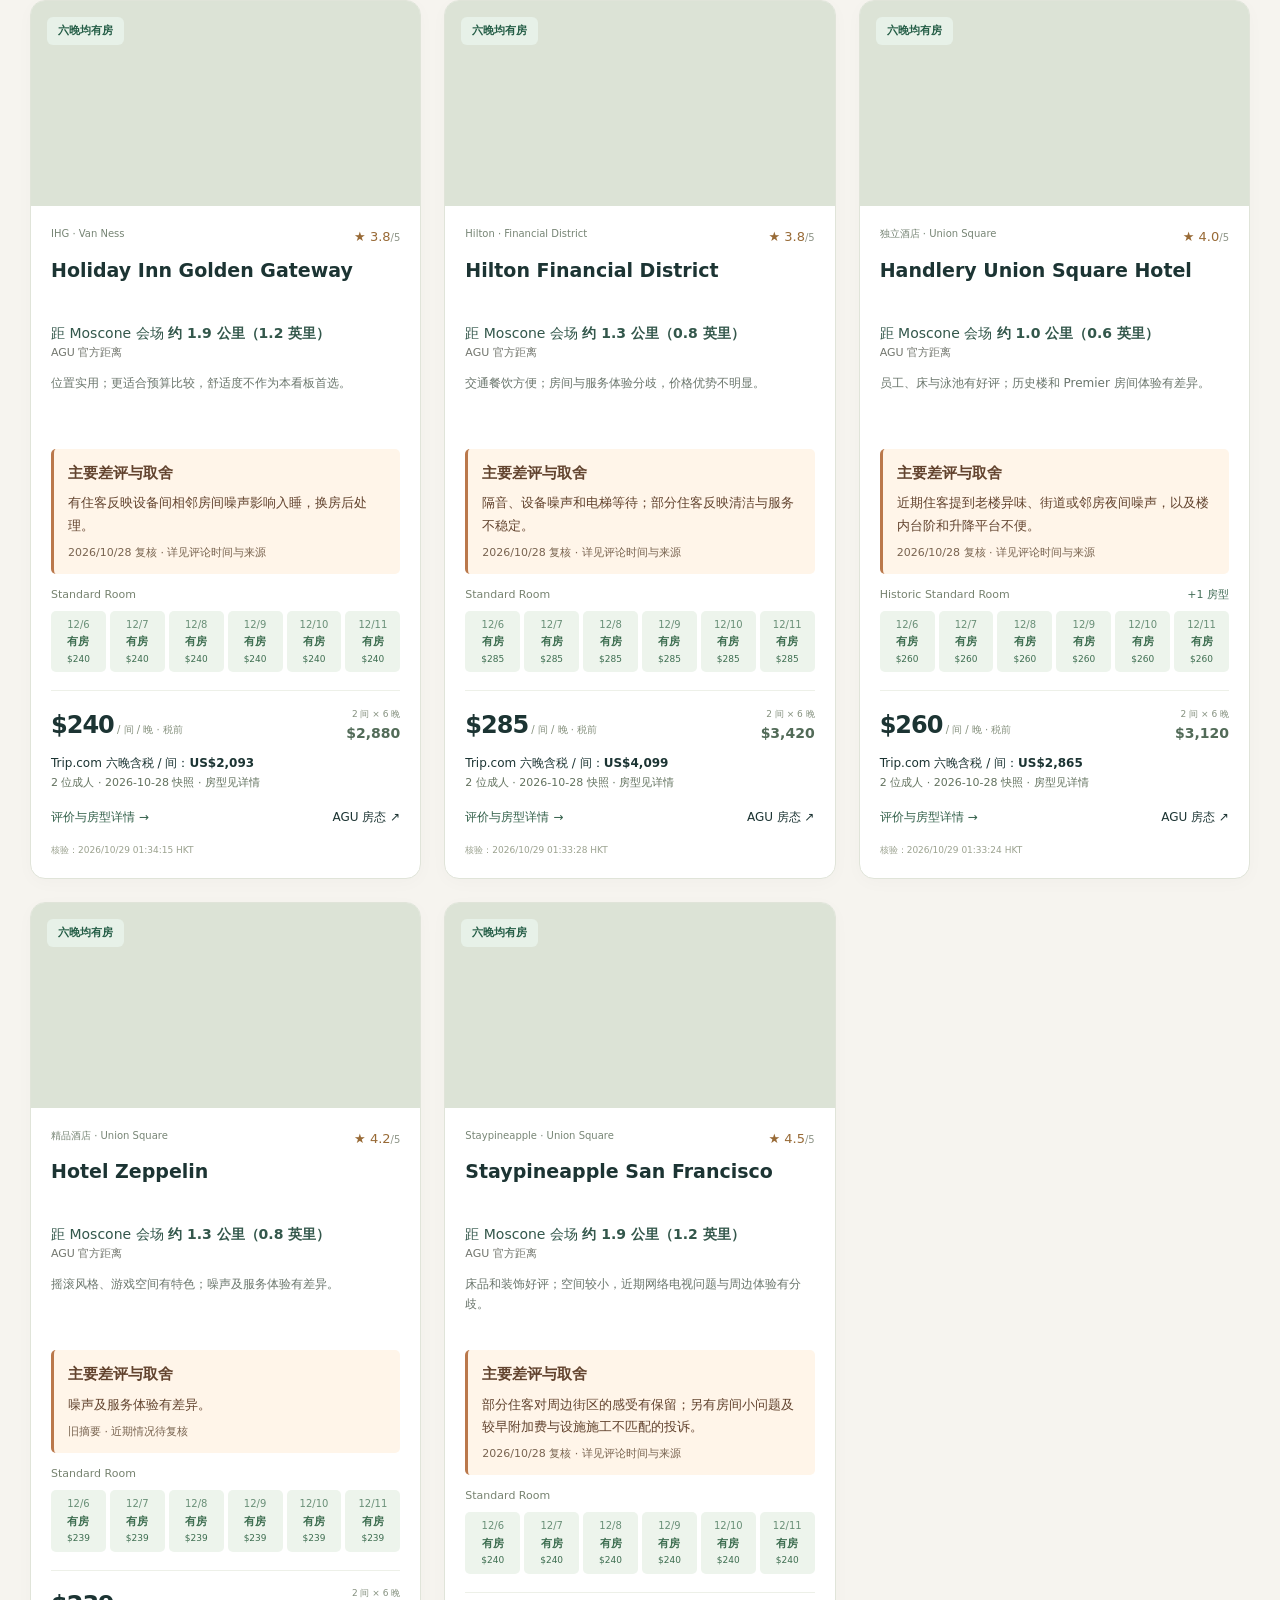
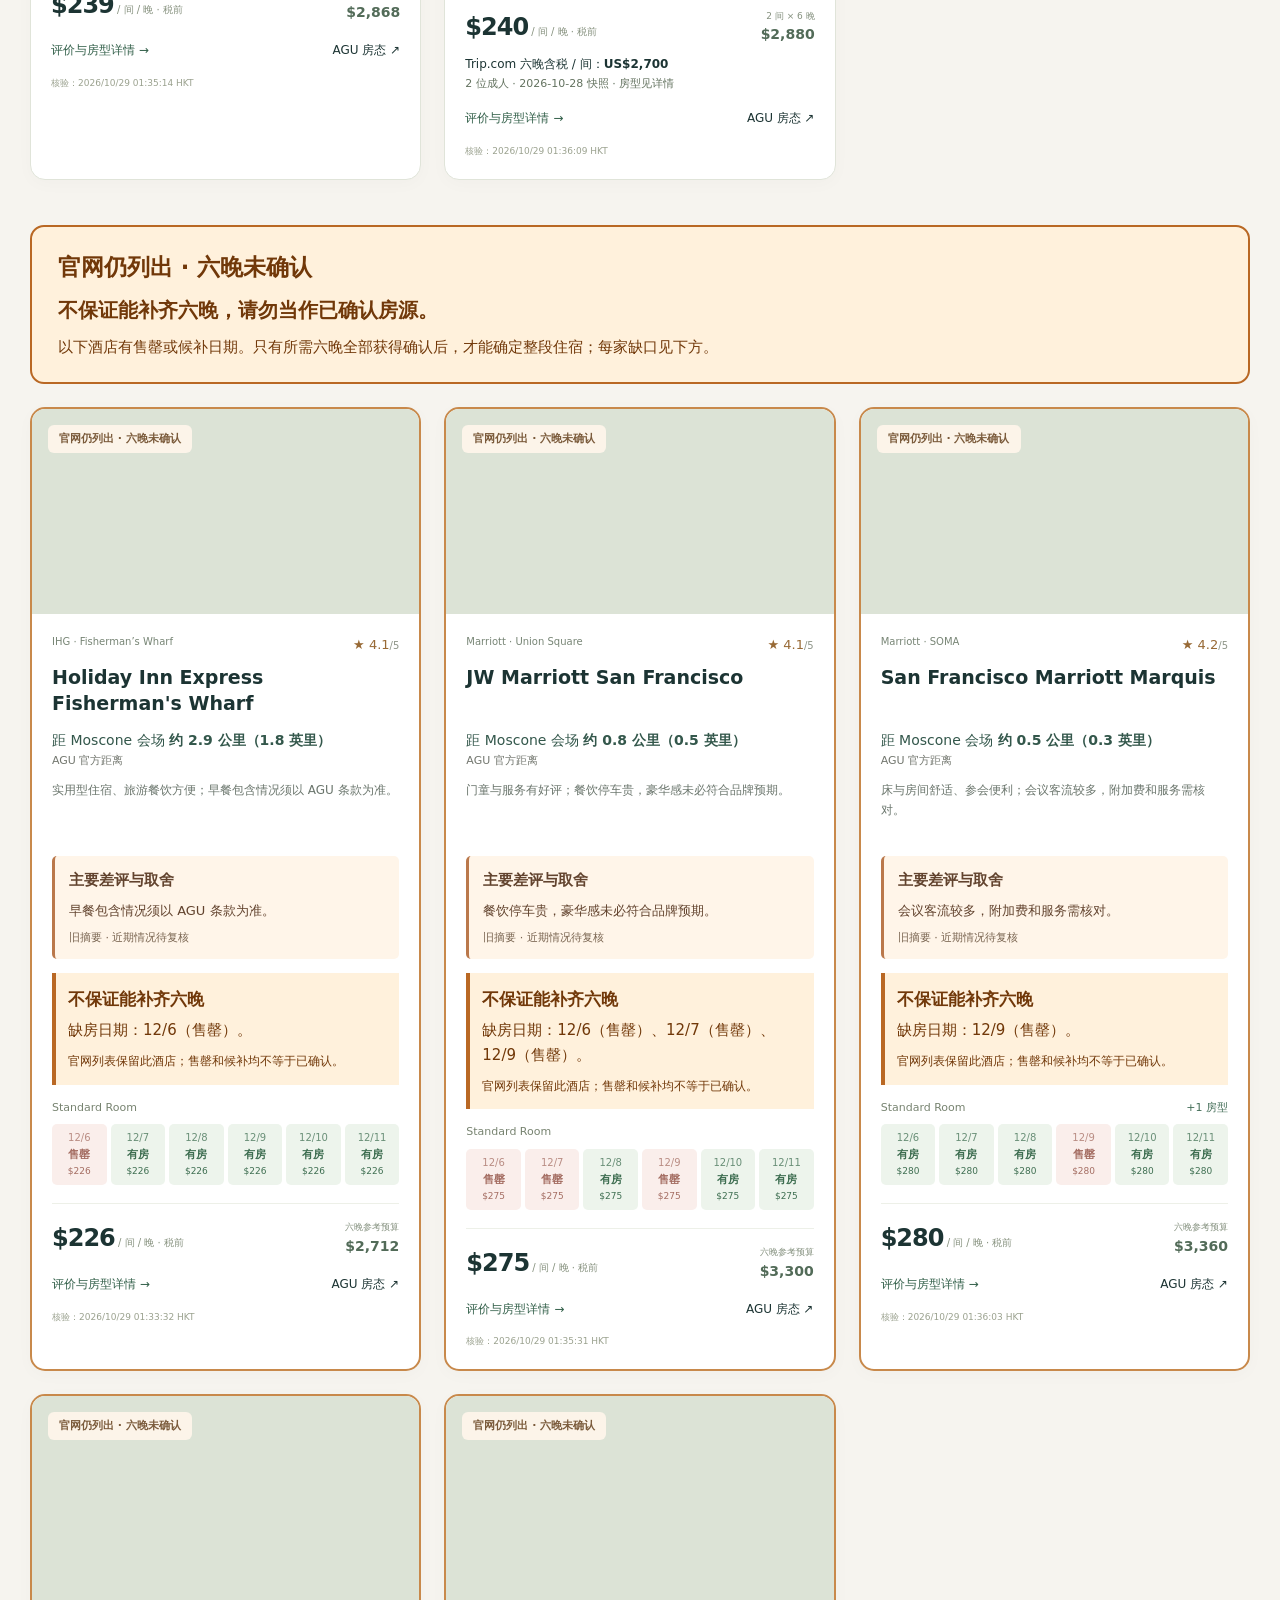
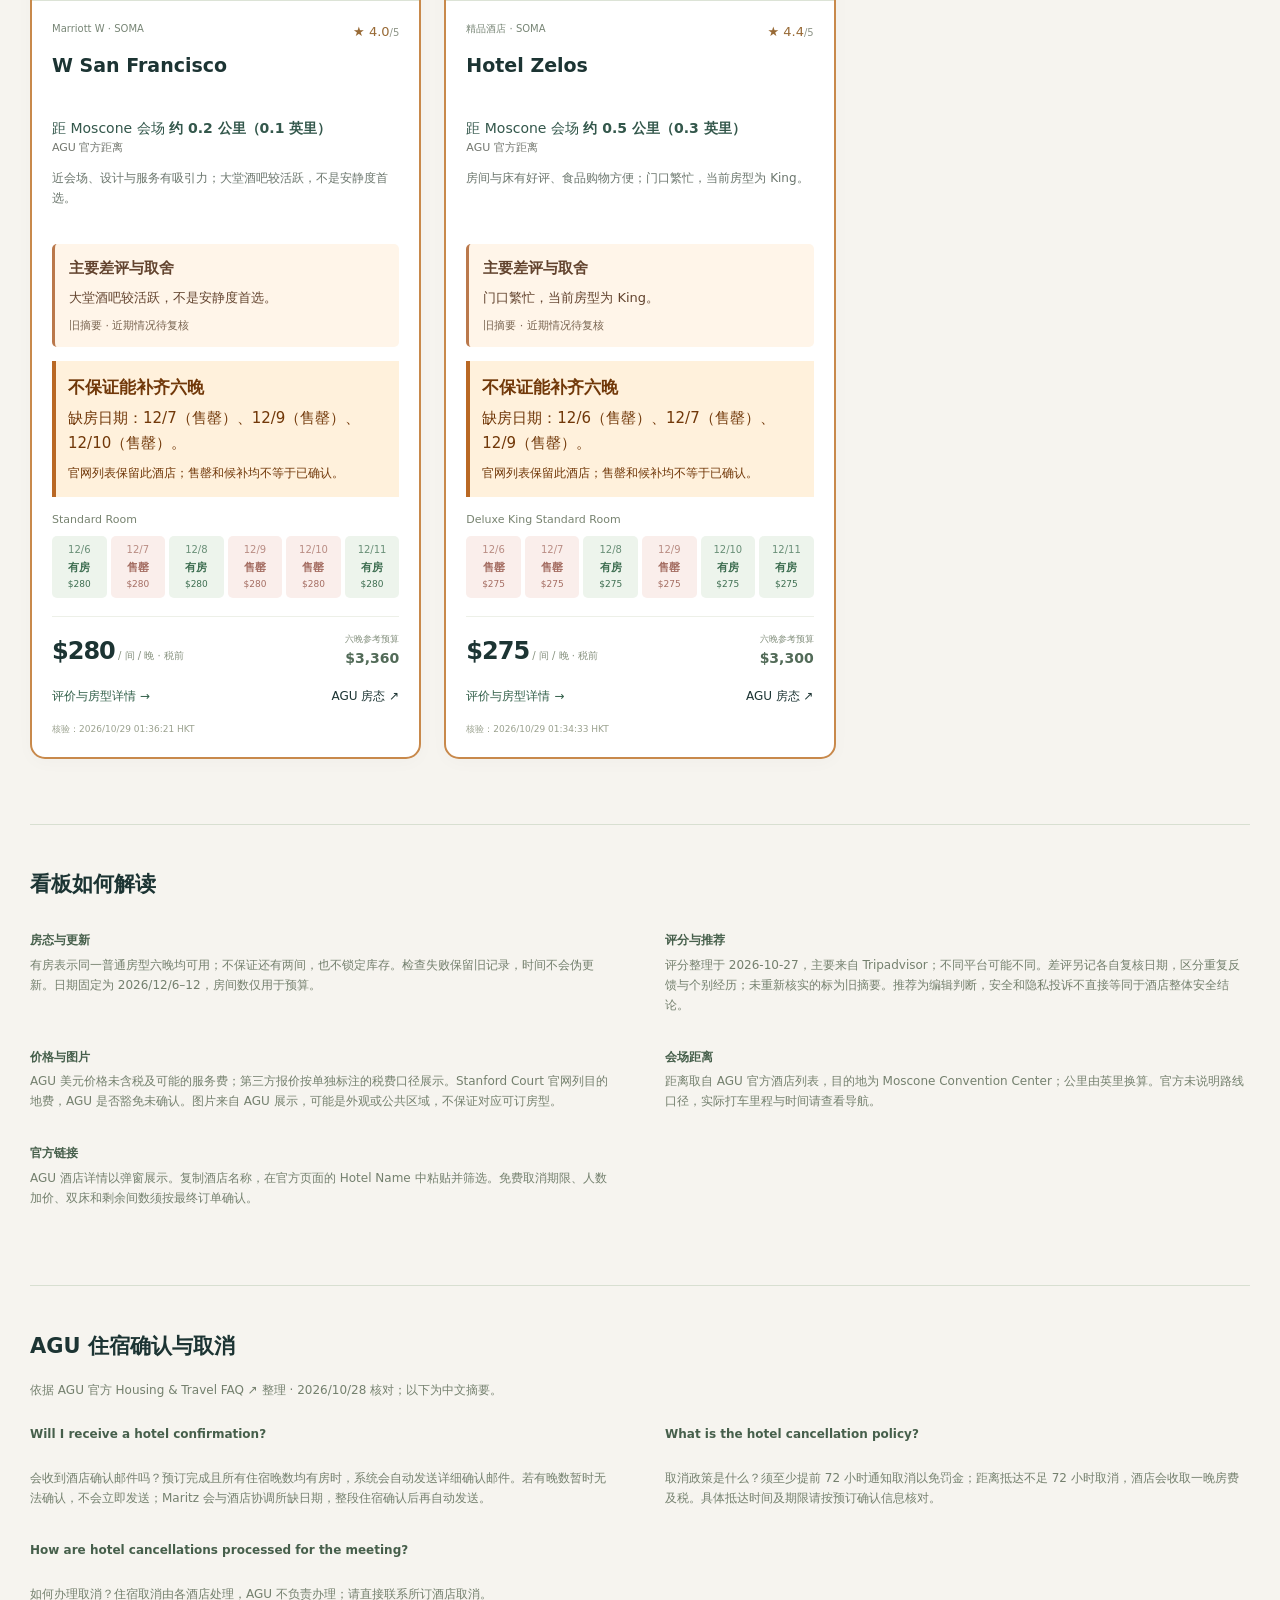
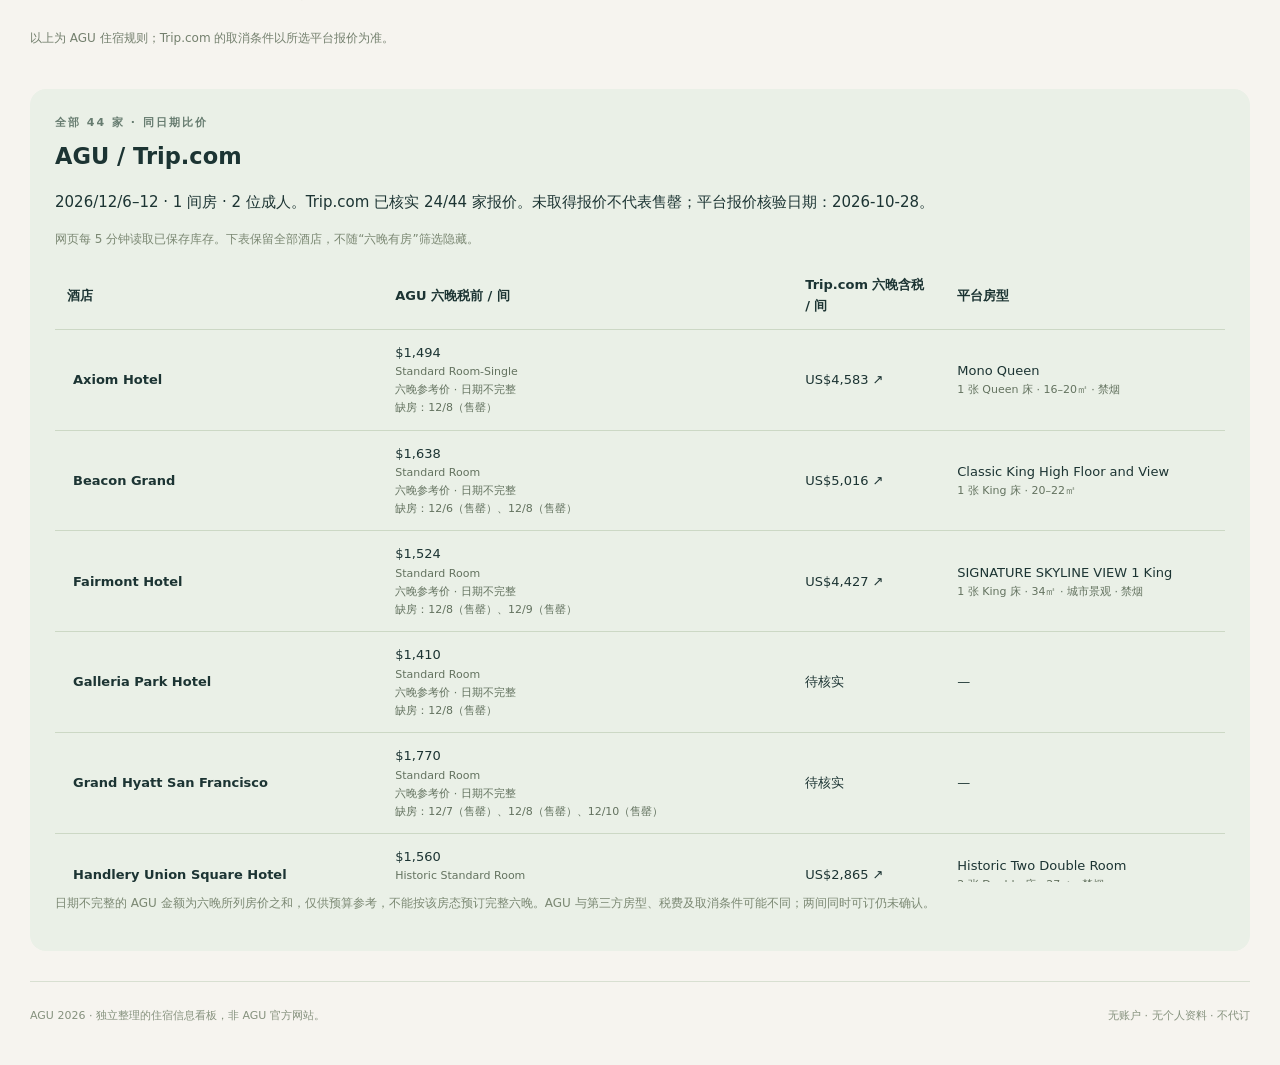
==== commit 42a979bb: "Verify 44 AGU hotels; restore Handlery and Zeppelin; add Timbri Trip quote and review" ====
--- a/docs/index.html
+++ b/docs/index.html
@@ -1,3 +1,3 @@
-<!doctype html><html lang="zh-CN"><head><meta charset="UTF-8"><meta name="viewport" content="width=device-width,initial-scale=1"><title>AGU 2026 酒店观察</title>  <script type="module" crossorigin src="./assets/index-XYfSvEzc.js"></script>
+<!doctype html><html lang="zh-CN"><head><meta charset="UTF-8"><meta name="viewport" content="width=device-width,initial-scale=1"><title>AGU 2026 酒店观察</title>  <script type="module" crossorigin src="./assets/index-BJUhWsCA.js"></script>
   <link rel="stylesheet" crossorigin href="./assets/index-O7PSlV1c.css">
 </head><body><div id="root"></div></body></html>
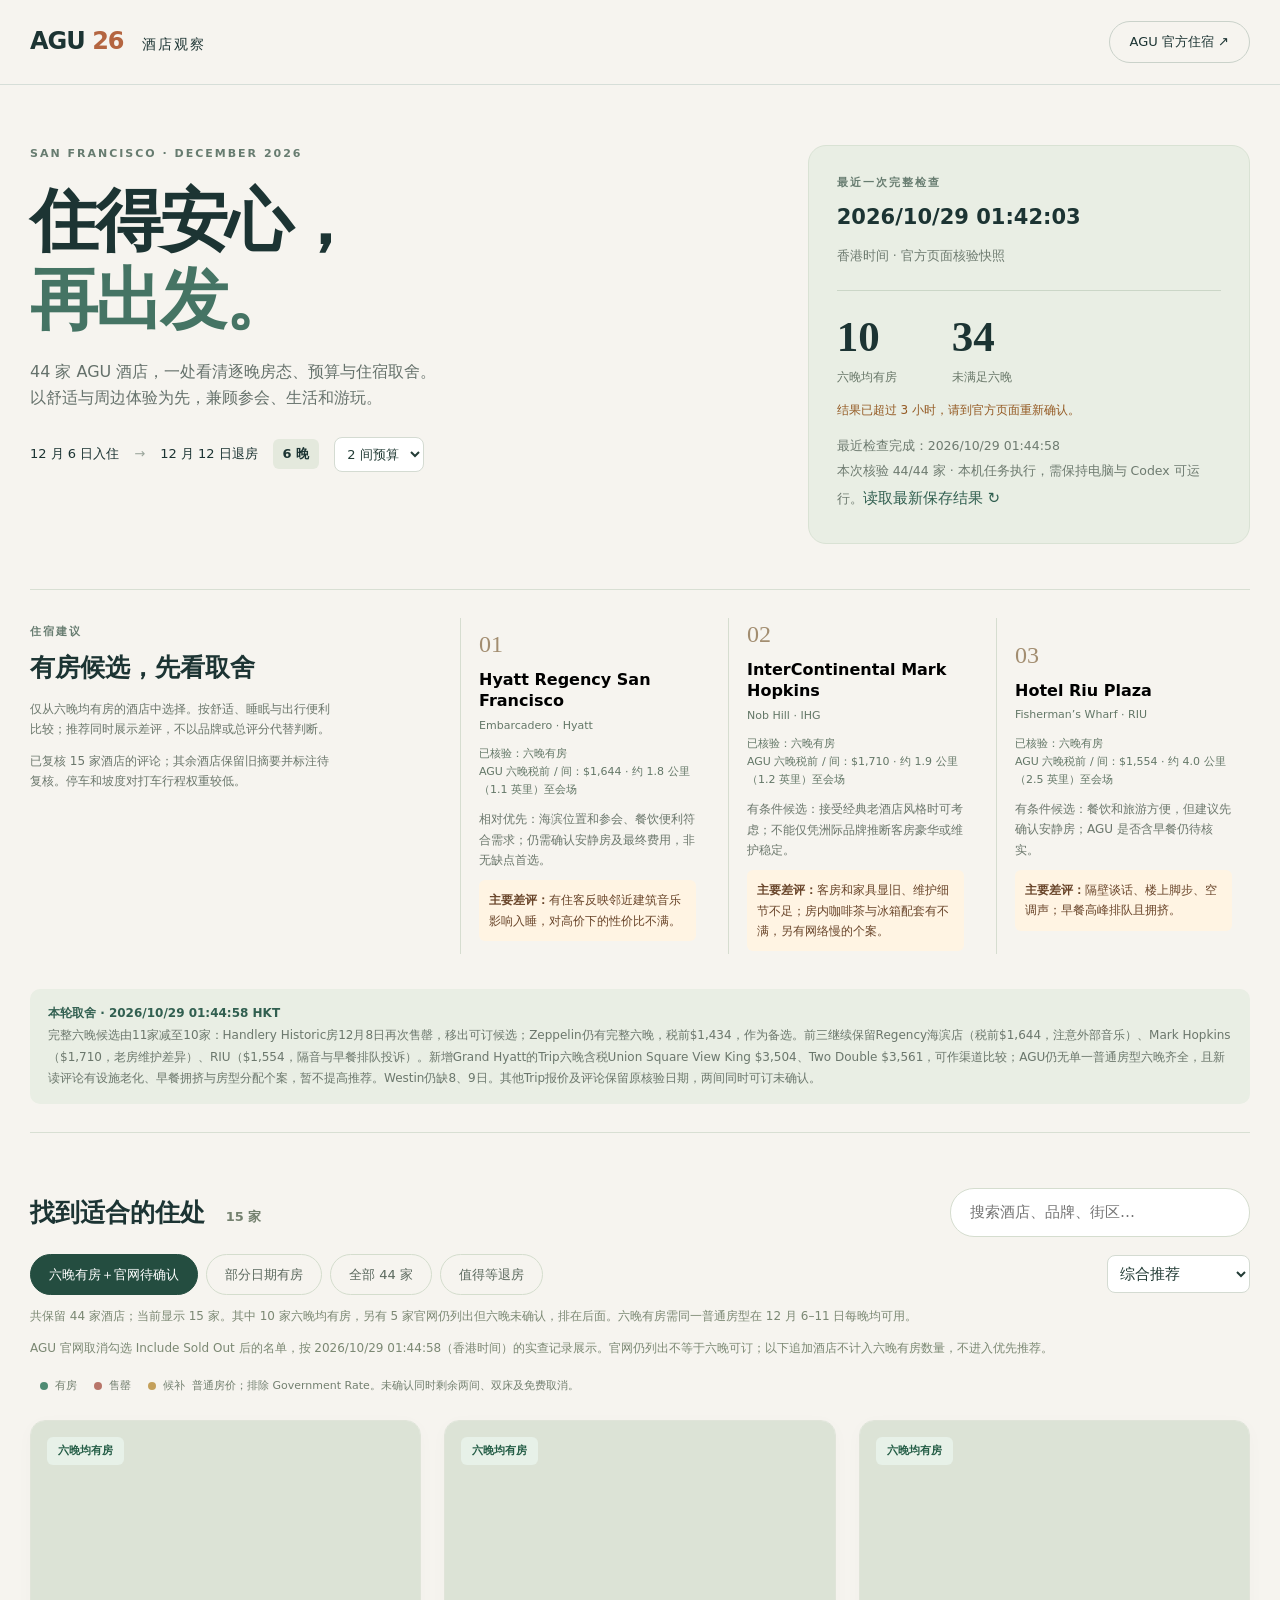
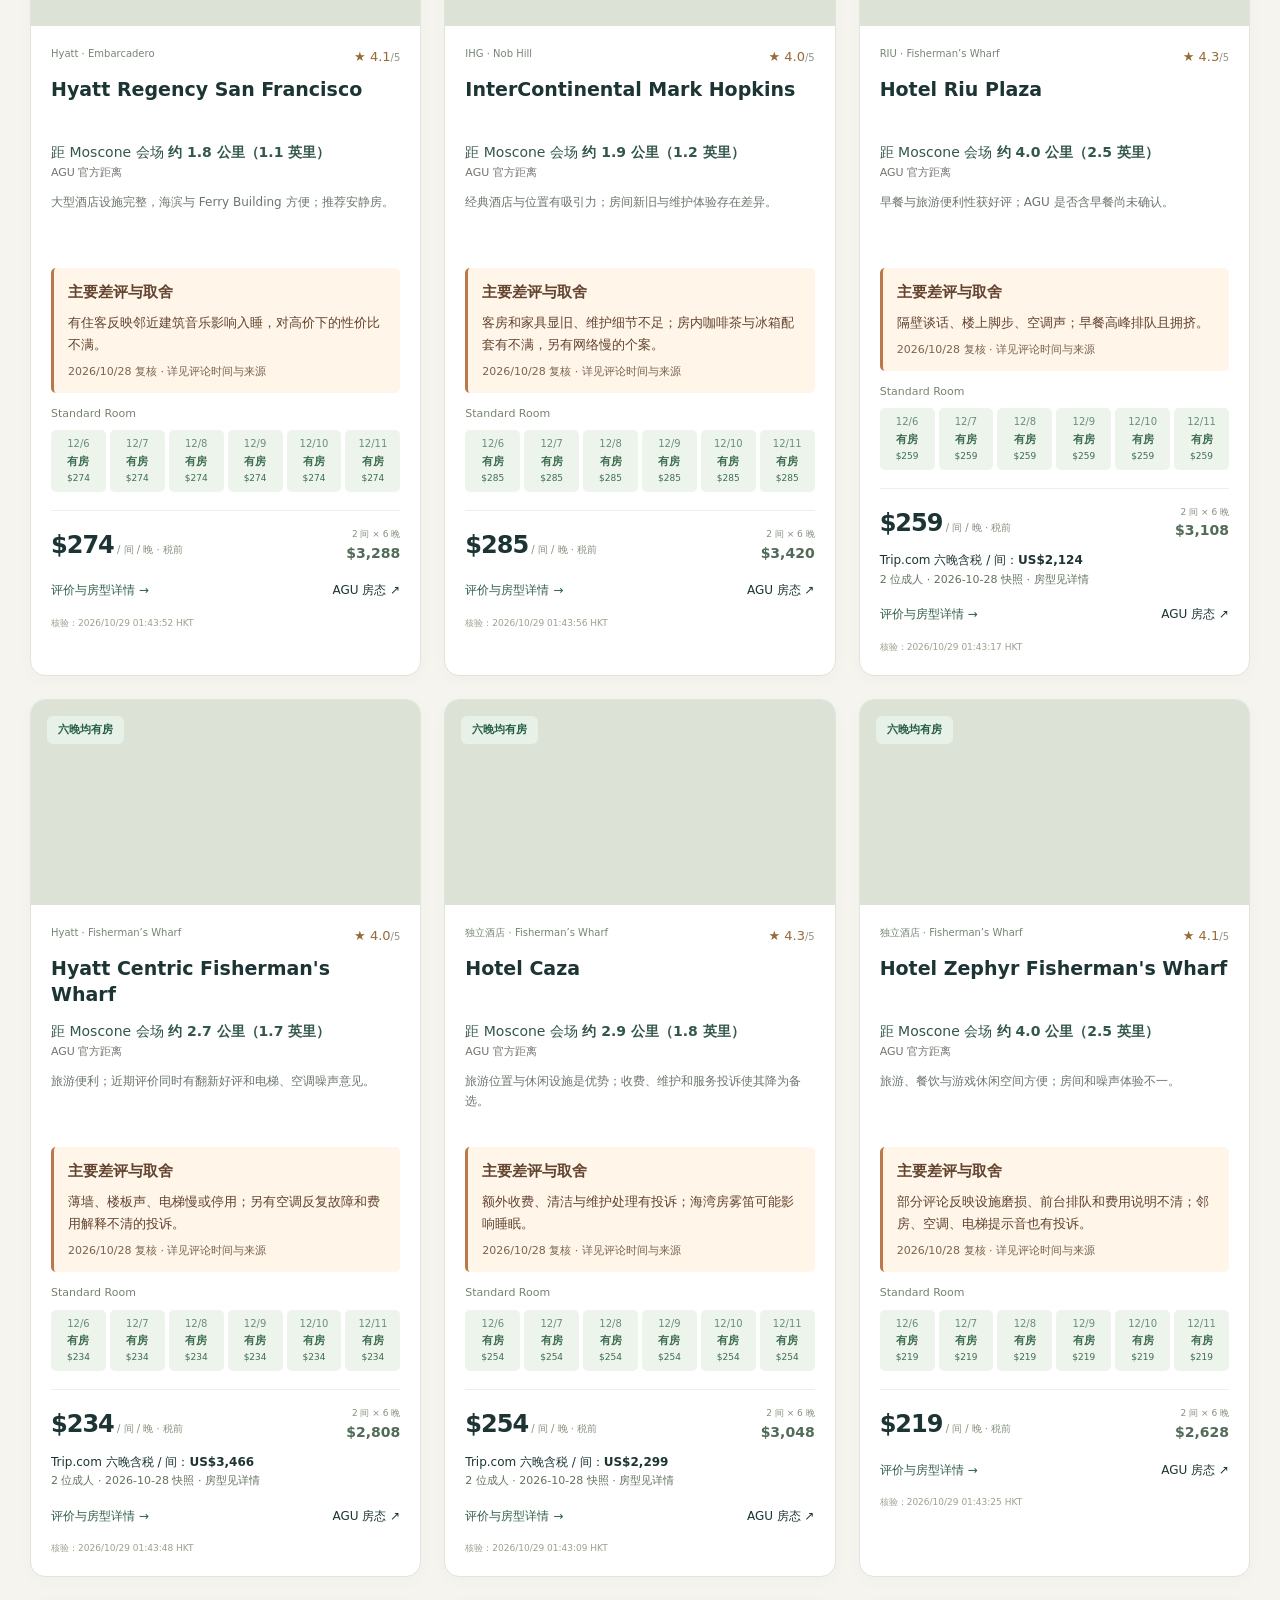
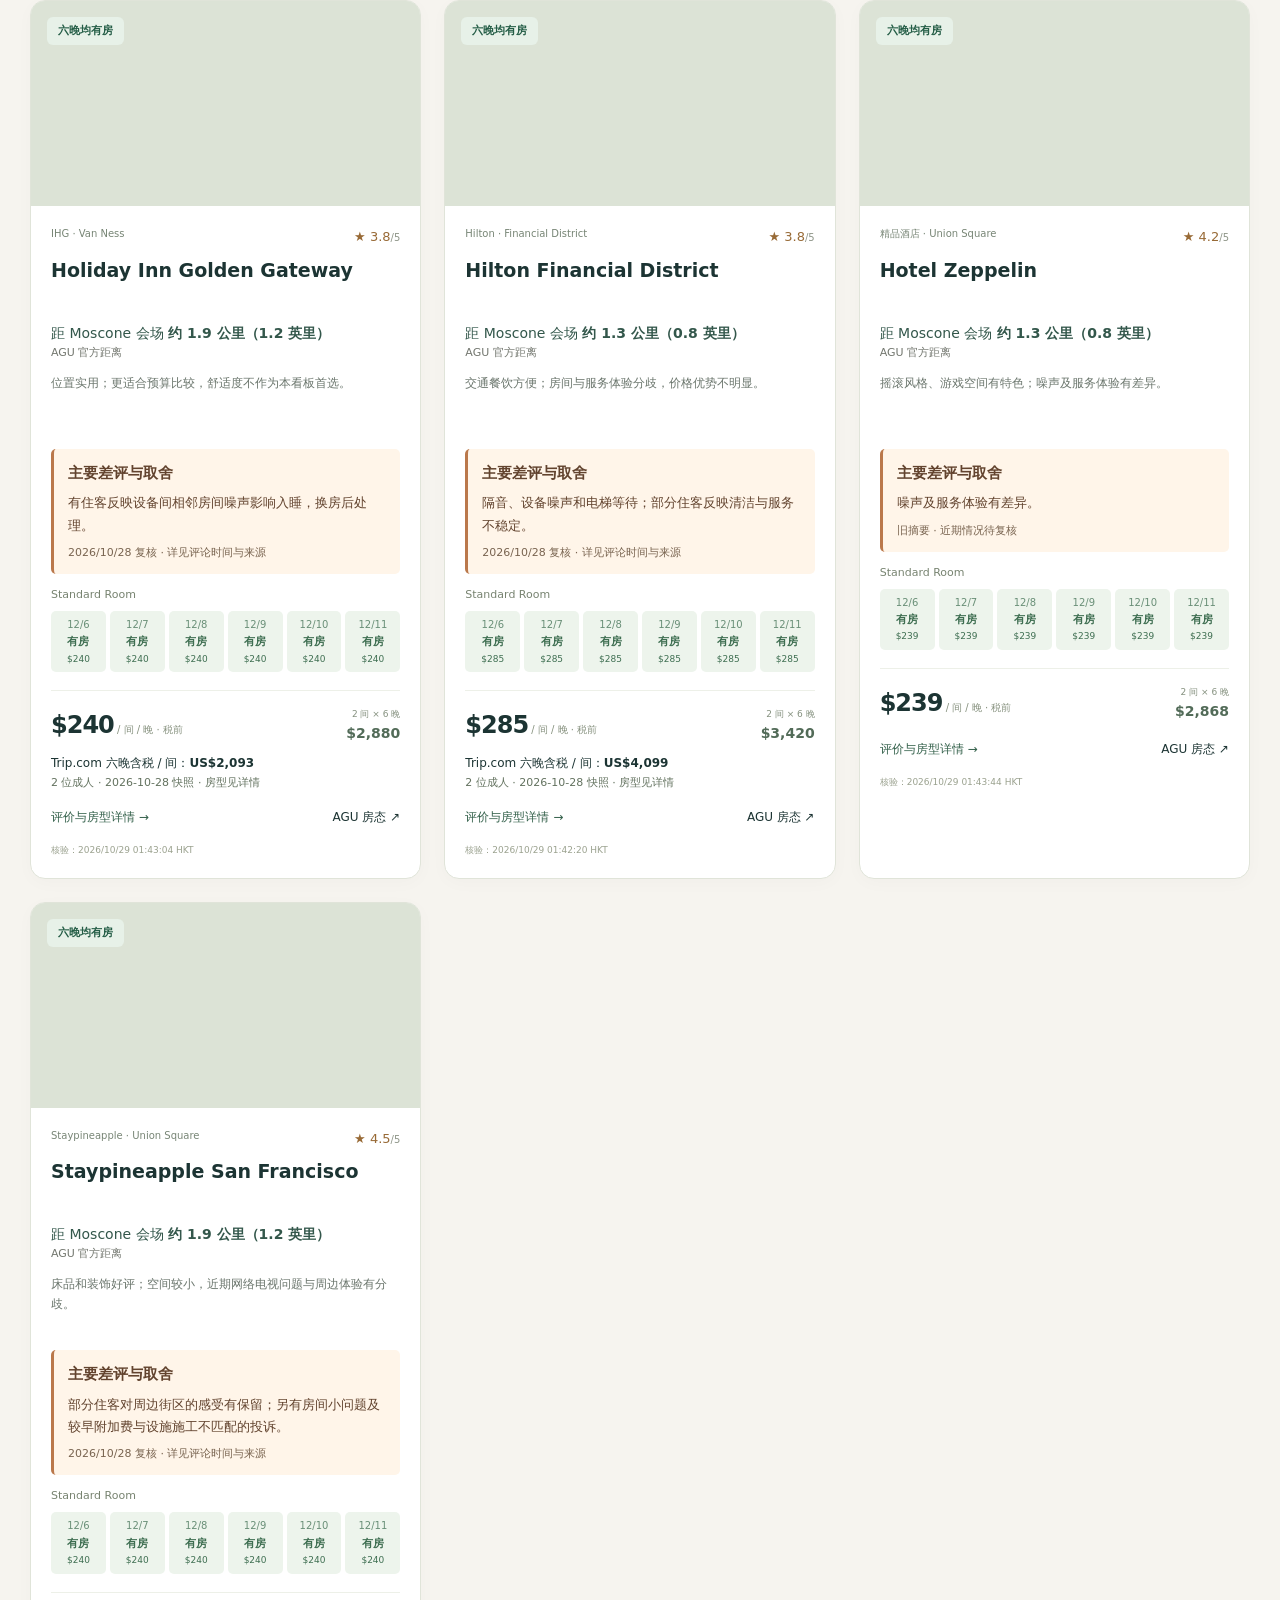
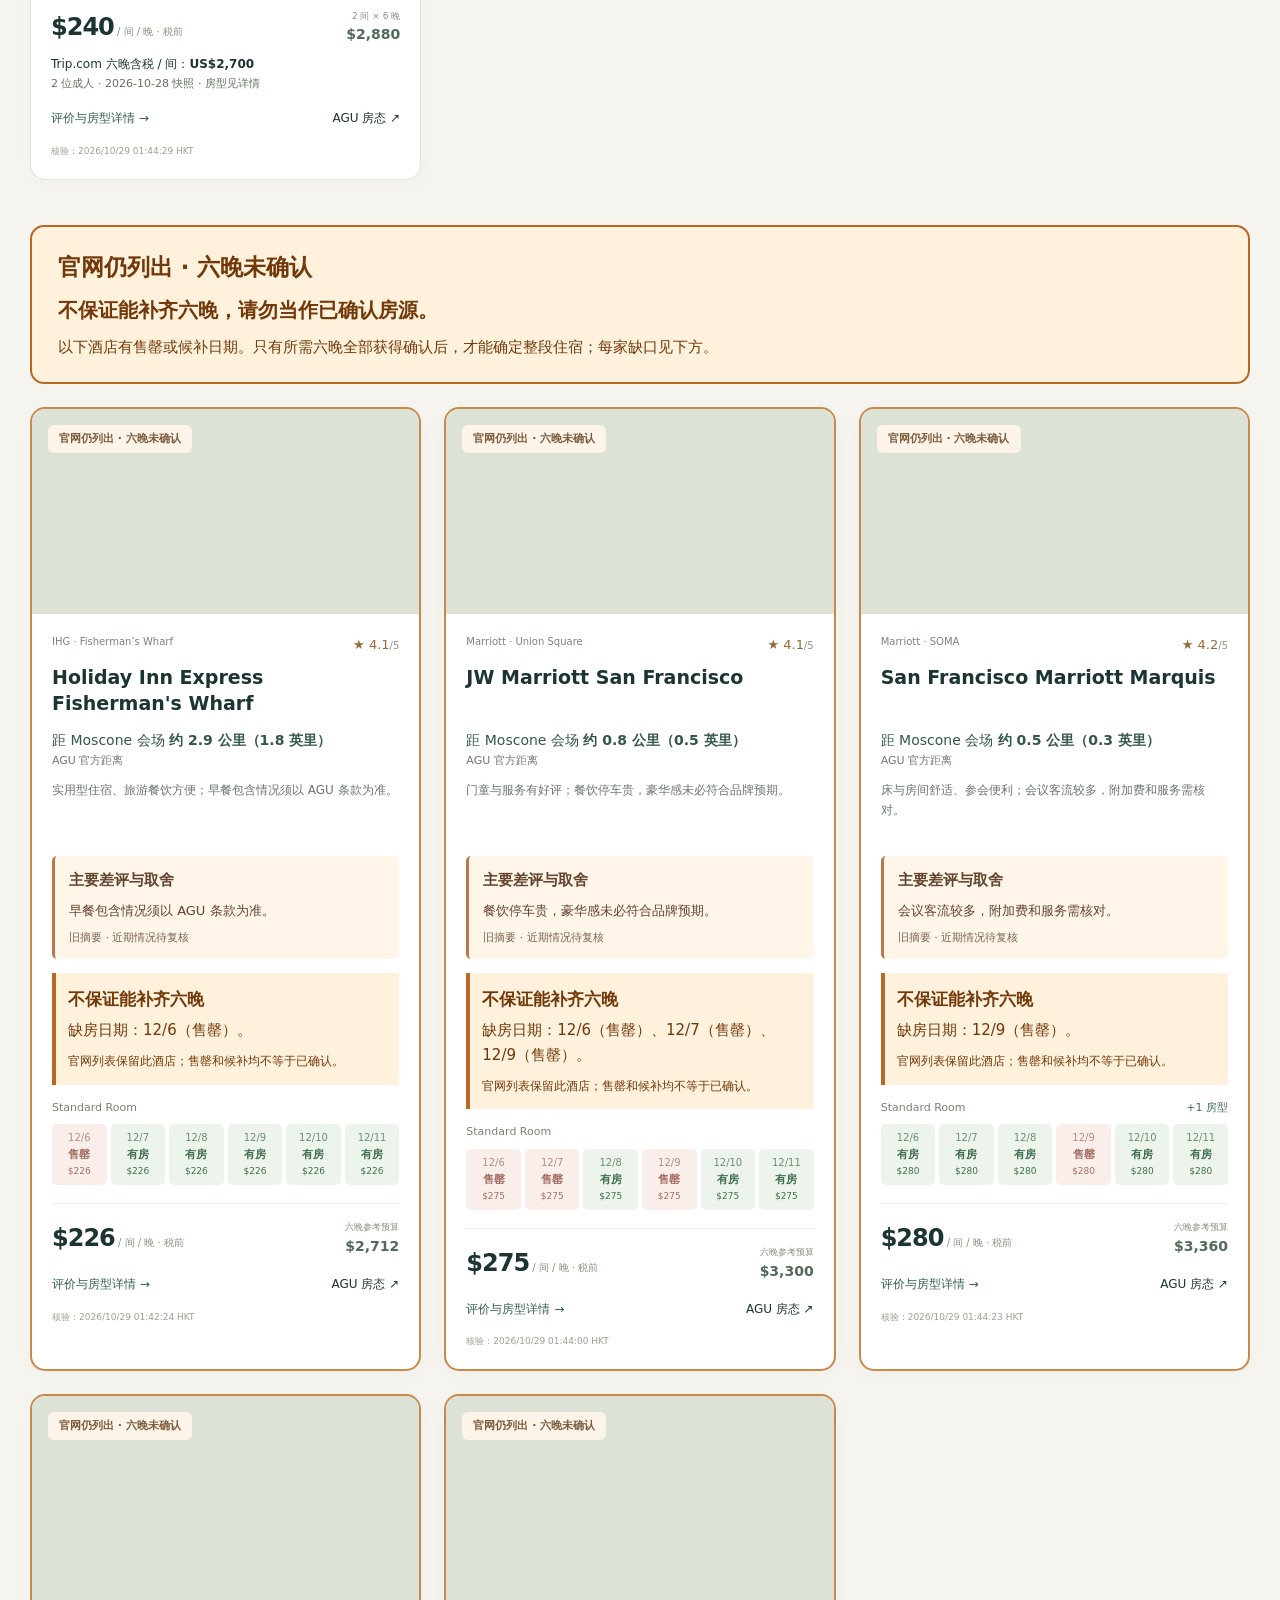
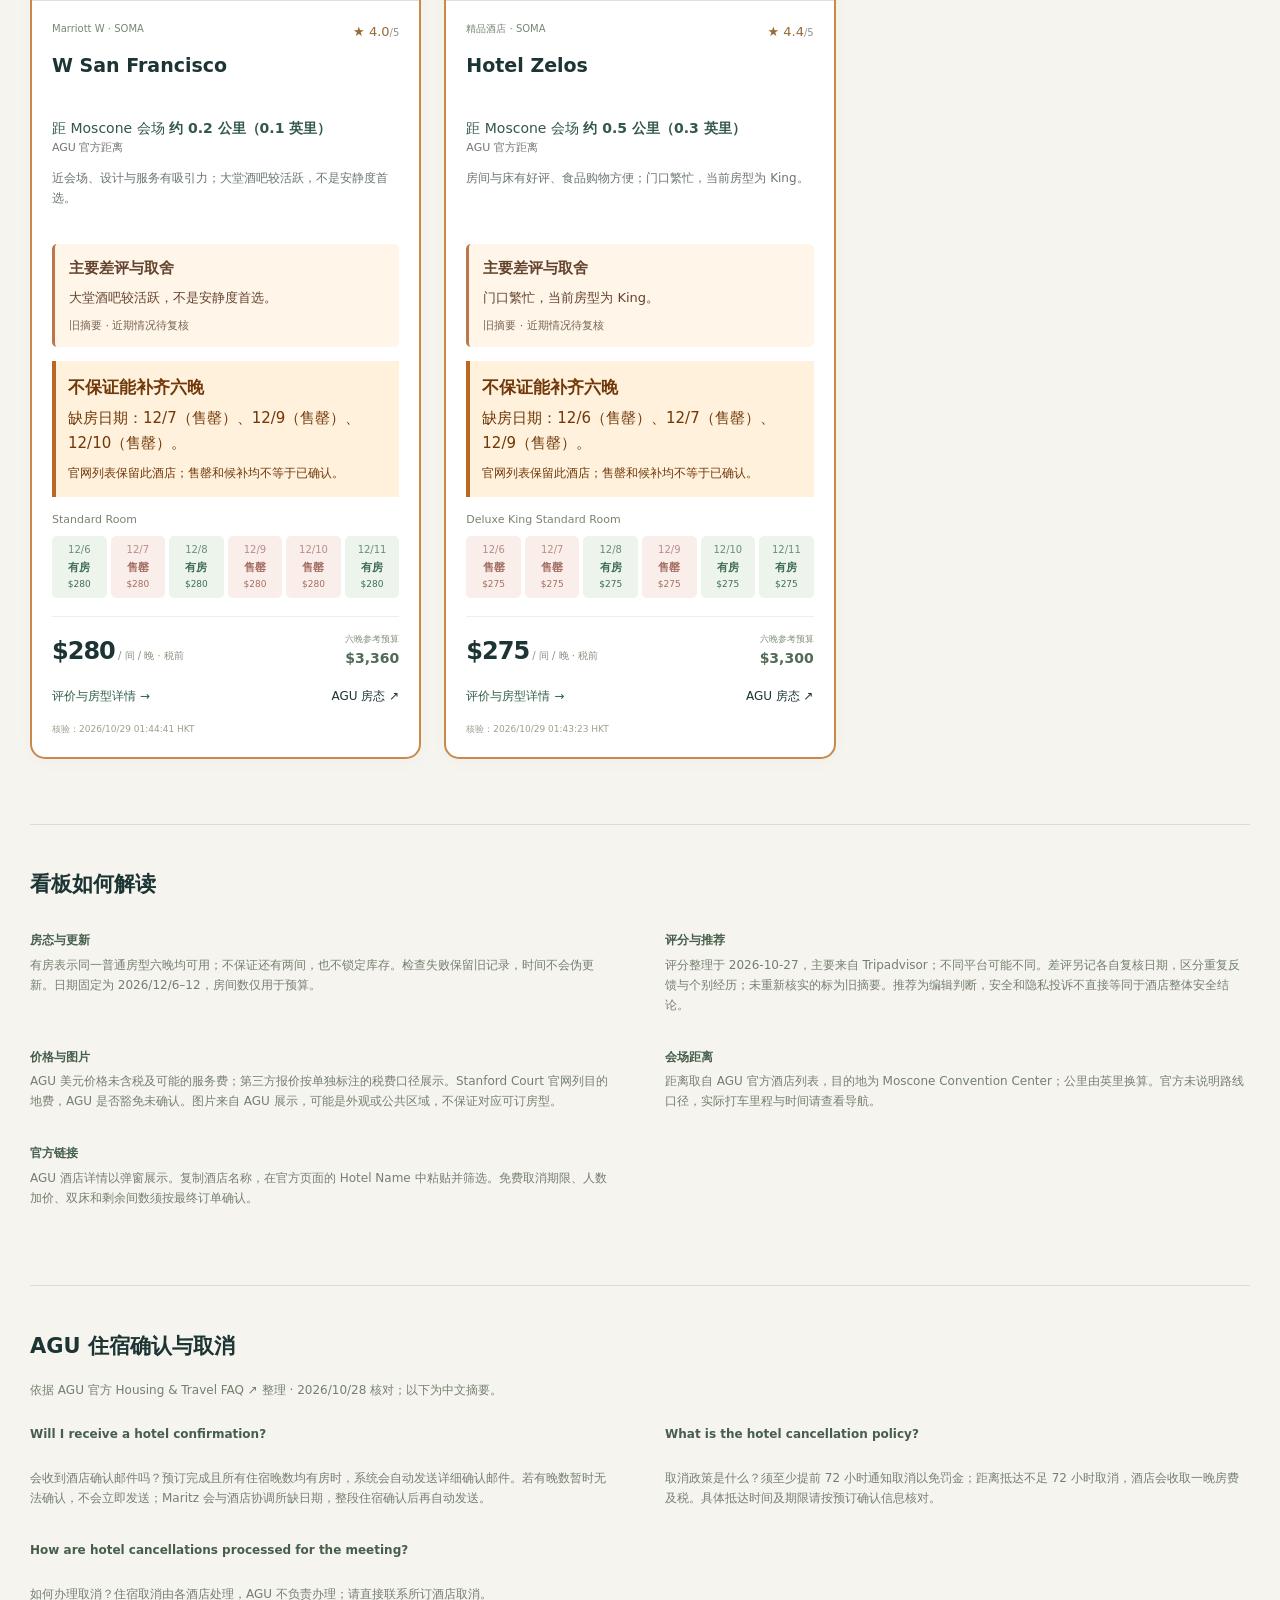
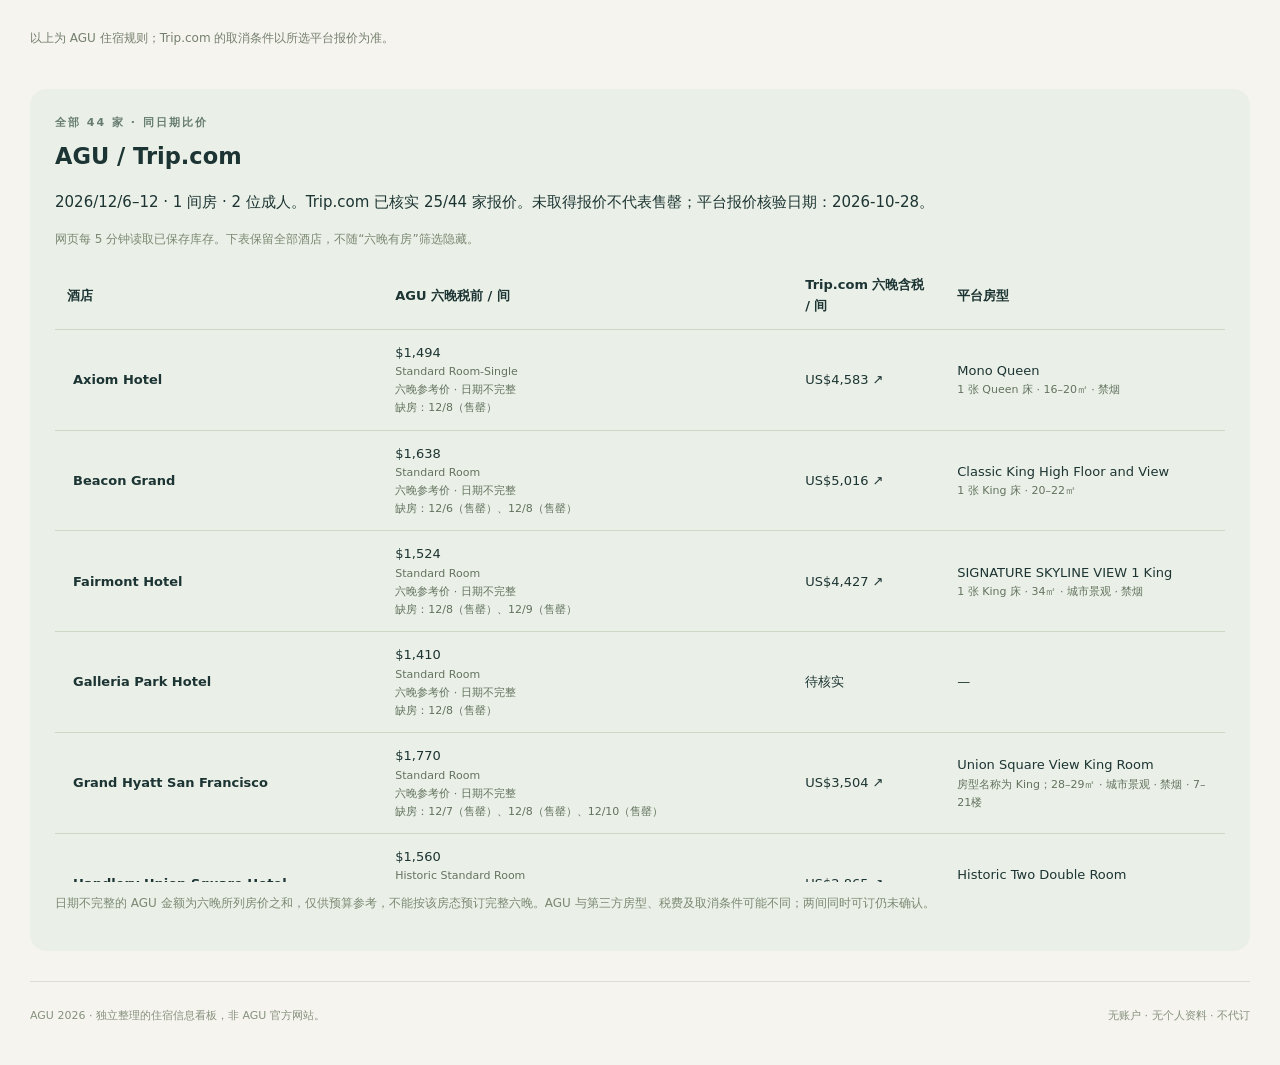
==== commit e29db988: "Refresh all AGU hotels; record Handlery sold night and Grand Hyatt Trip comparison" ====
--- a/docs/index.html
+++ b/docs/index.html
@@ -1,3 +1,3 @@
-<!doctype html><html lang="zh-CN"><head><meta charset="UTF-8"><meta name="viewport" content="width=device-width,initial-scale=1"><title>AGU 2026 酒店观察</title>  <script type="module" crossorigin src="./assets/index-BJUhWsCA.js"></script>
+<!doctype html><html lang="zh-CN"><head><meta charset="UTF-8"><meta name="viewport" content="width=device-width,initial-scale=1"><title>AGU 2026 酒店观察</title>  <script type="module" crossorigin src="./assets/index-C7dhbb3G.js"></script>
   <link rel="stylesheet" crossorigin href="./assets/index-O7PSlV1c.css">
 </head><body><div id="root"></div></body></html>
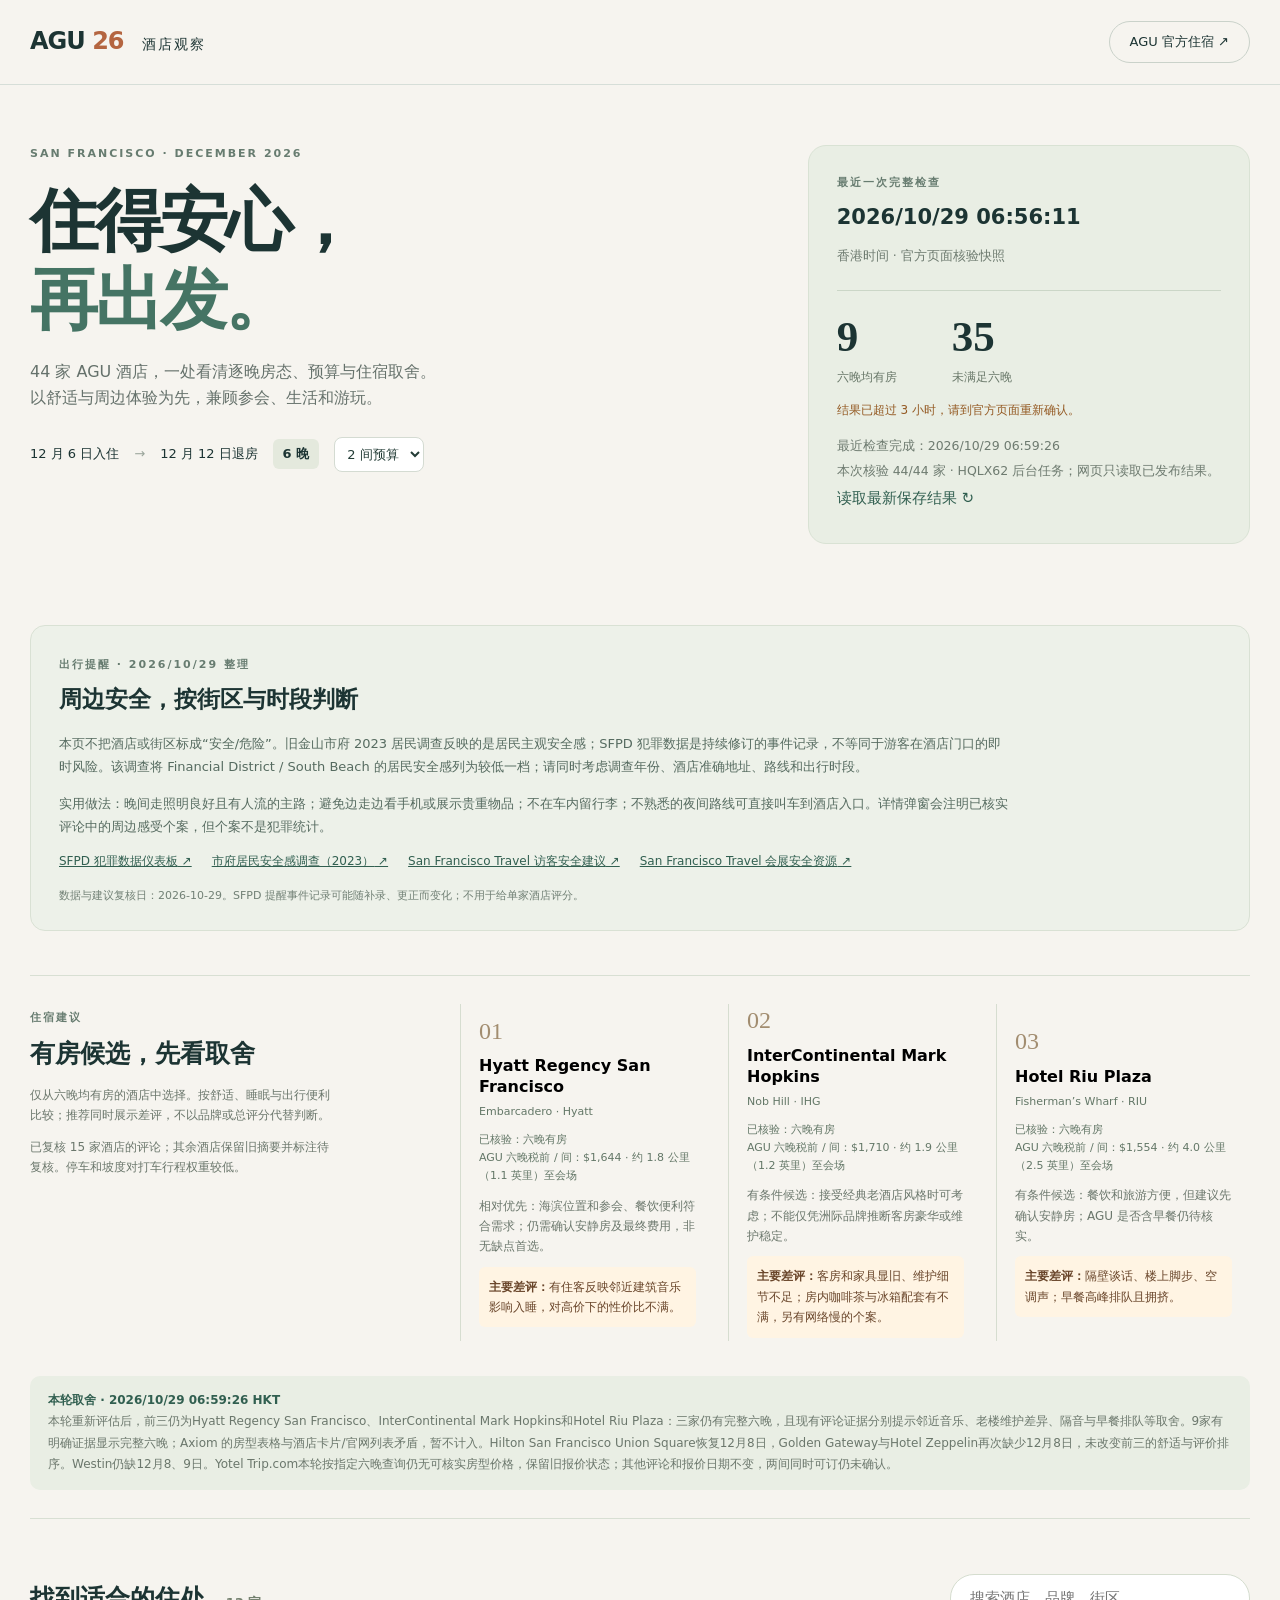
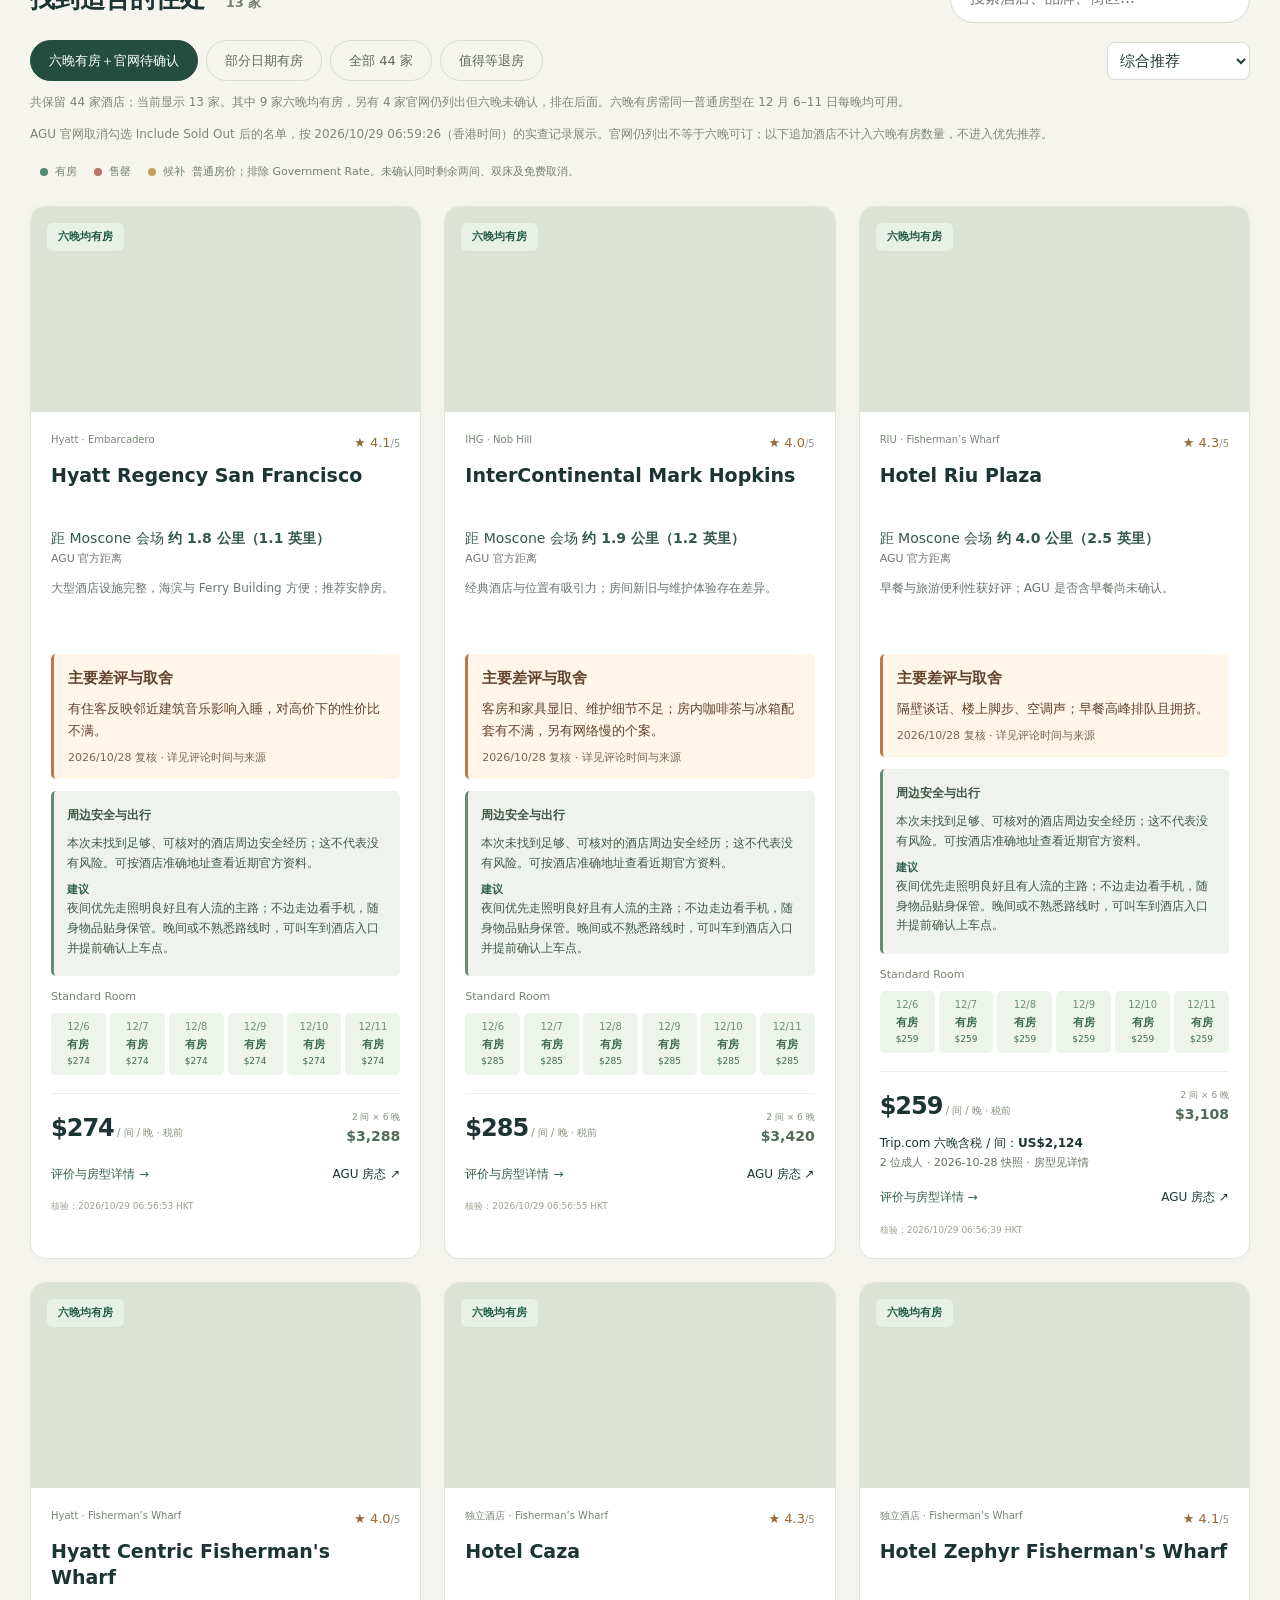
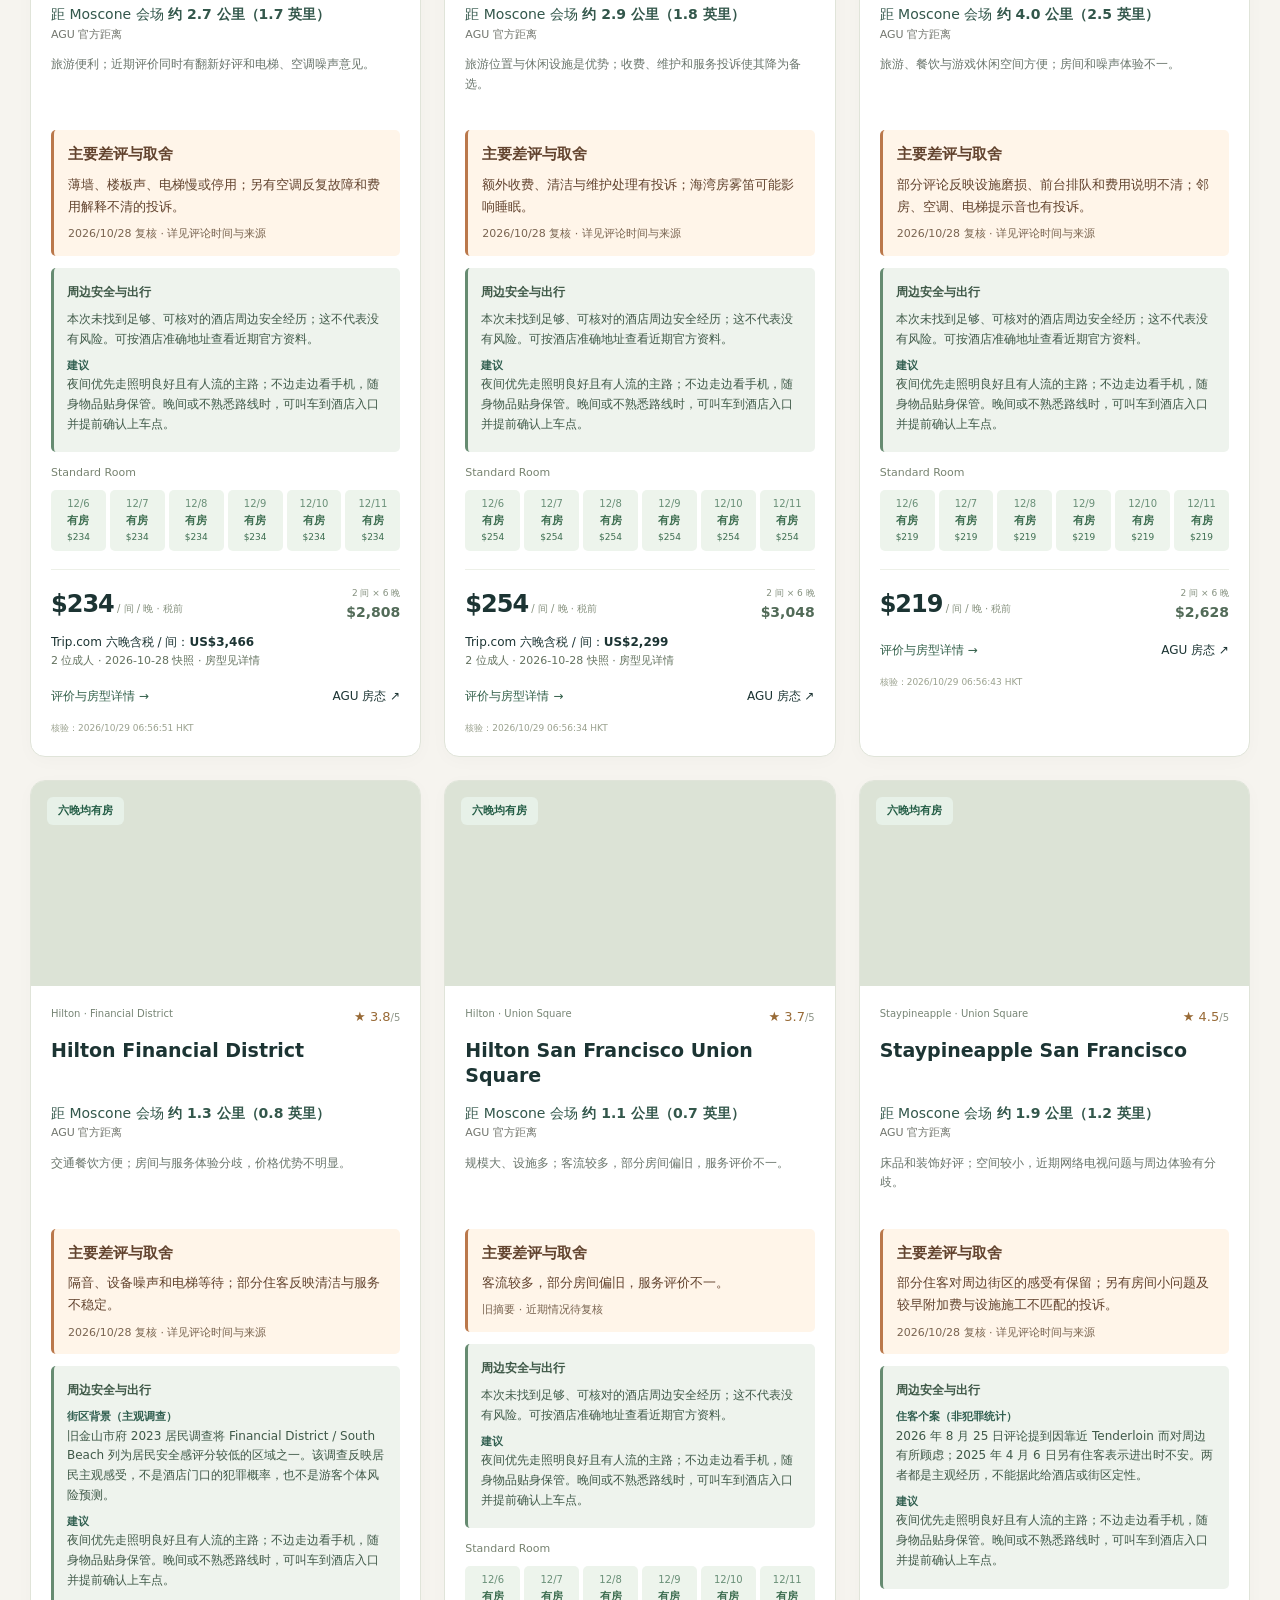
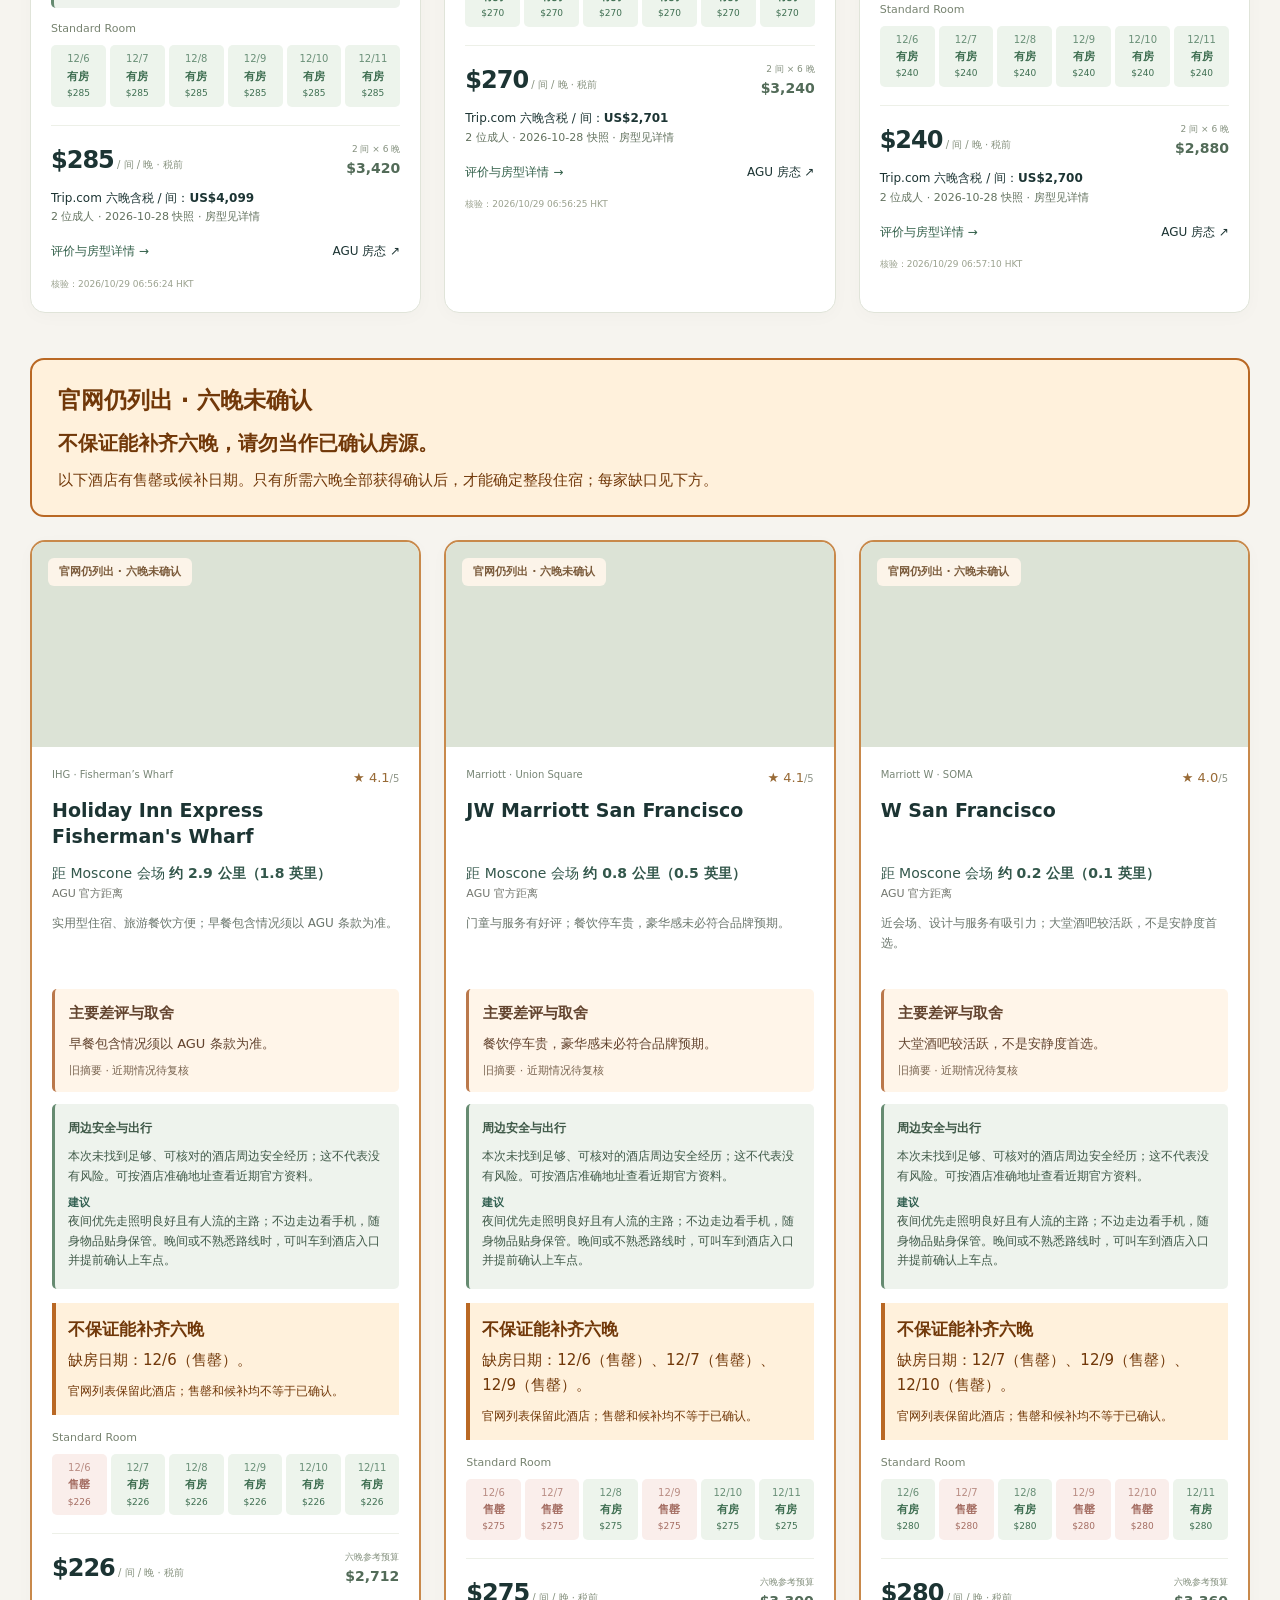
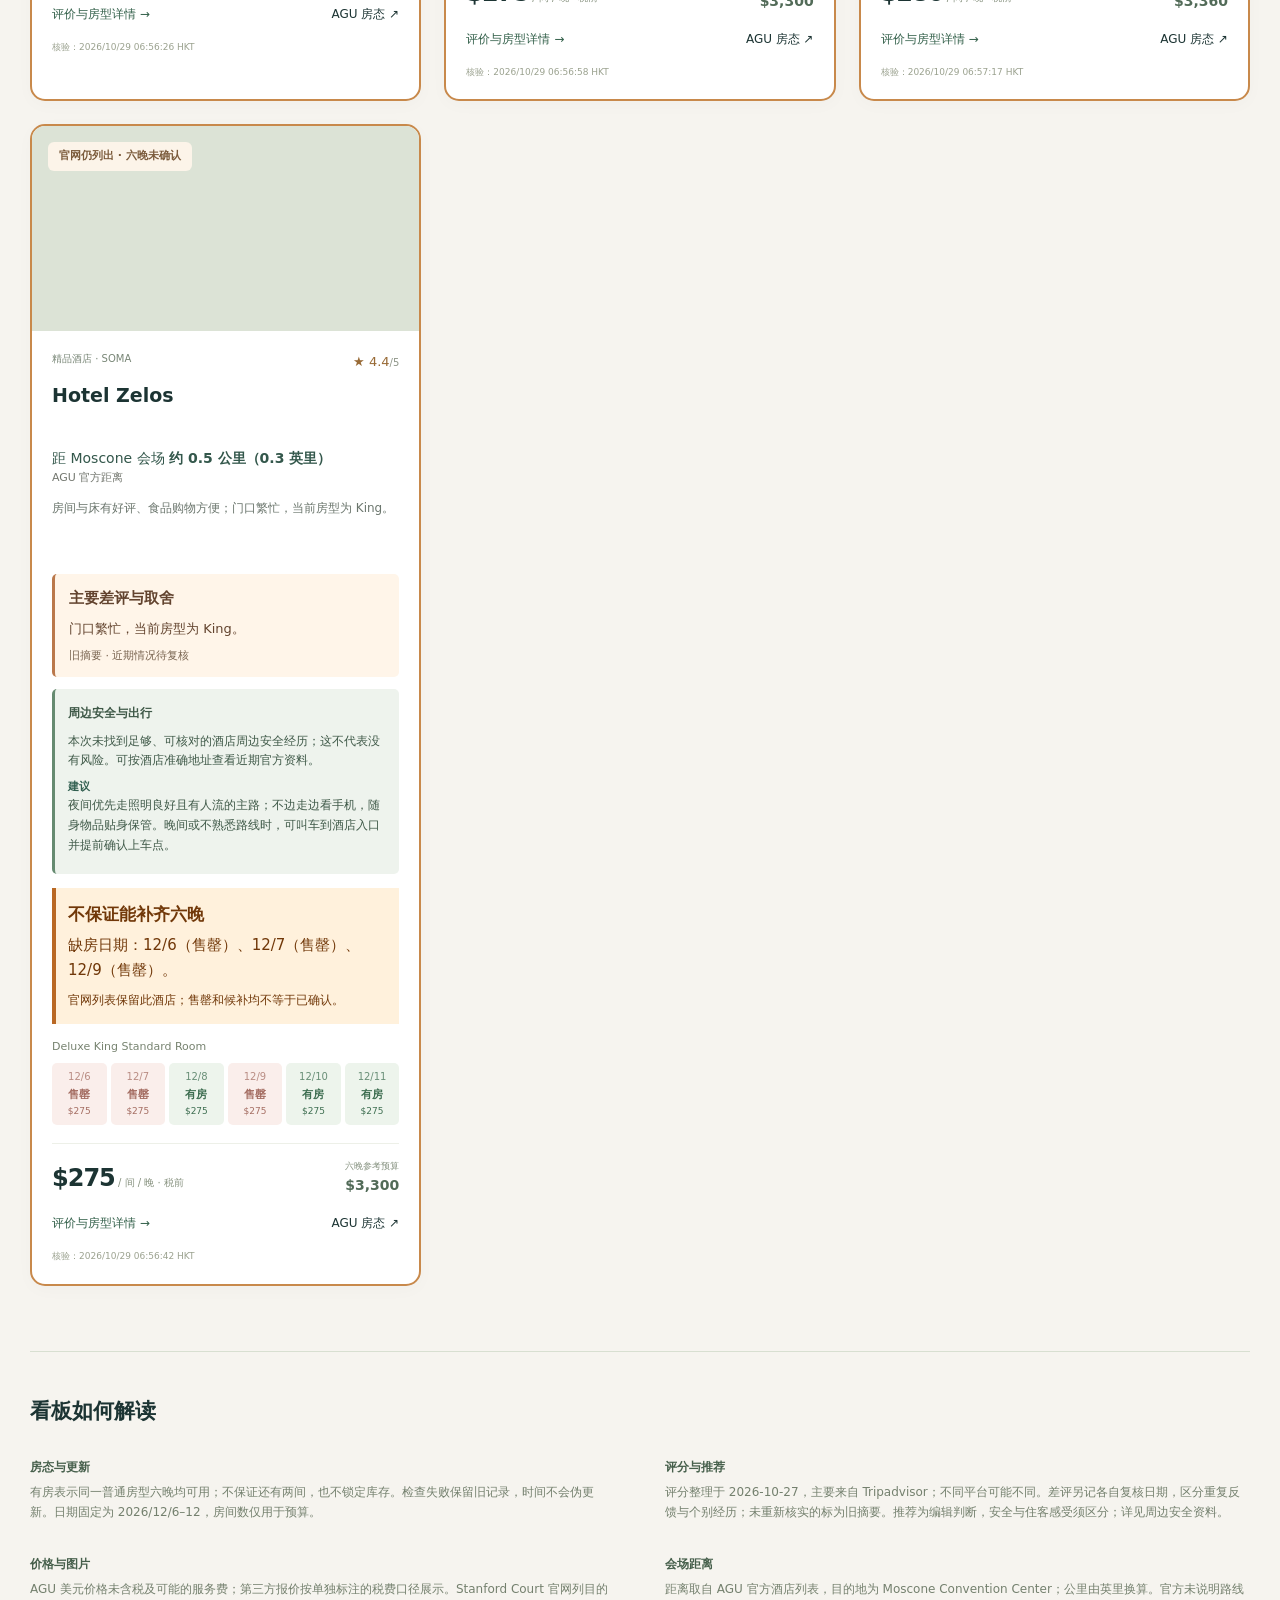
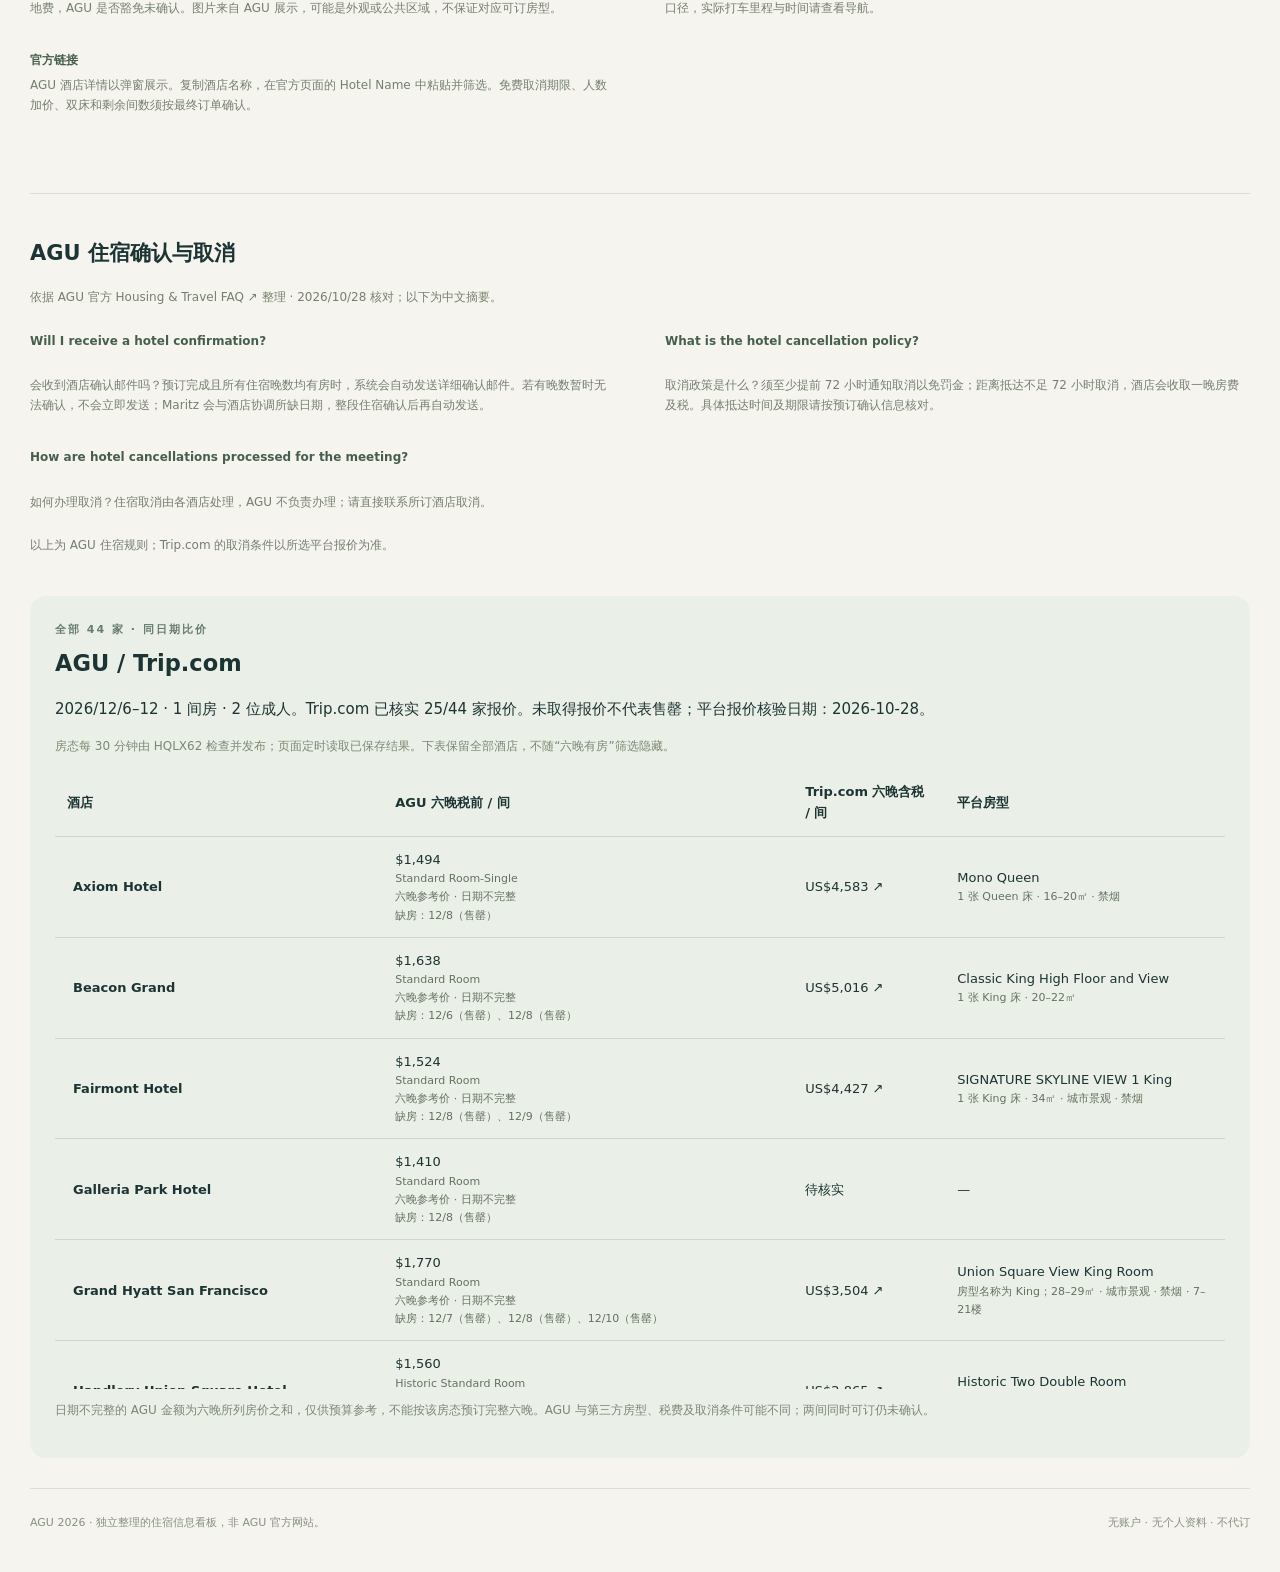
==== commit a88993a9: "Add hotel area safety notes and HQLX runner" ====
--- a/docs/index.html
+++ b/docs/index.html
@@ -1,3 +1,3 @@
-<!doctype html><html lang="zh-CN"><head><meta charset="UTF-8"><meta name="viewport" content="width=device-width,initial-scale=1"><title>AGU 2026 酒店观察</title>  <script type="module" crossorigin src="./assets/index-C7dhbb3G.js"></script>
-  <link rel="stylesheet" crossorigin href="./assets/index-O7PSlV1c.css">
+<!doctype html><html lang="zh-CN"><head><meta charset="UTF-8"><meta name="viewport" content="width=device-width,initial-scale=1"><title>AGU 2026 酒店观察</title>  <script type="module" crossorigin src="./assets/index-CAmQGO7G.js"></script>
+  <link rel="stylesheet" crossorigin href="./assets/index-D2H3SskL.css">
 </head><body><div id="root"></div></body></html>
--- a/docs/assets/index-D2H3SskL.css
+++ b/docs/assets/index-D2H3SskL.css
@@ -0,0 +1 @@
+*{box-sizing:border-box}body{color:#1c3433;background:#f6f4ef;margin:0;font:15px/1.65 system-ui,-apple-system,Segoe UI,sans-serif}button,input,select{font:inherit}button,a,input,select{outline-offset:4px}button{cursor:pointer}a{color:inherit;text-decoration:none}header{border-bottom:1px solid #d6ded8;justify-content:space-between;align-items:center;max-width:1320px;height:85px;margin:auto;padding:0 30px;display:flex}.wordmark{letter-spacing:-1px;font-size:24px;font-weight:800}.wordmark b{color:#b46540}.wordmark span{letter-spacing:2px;margin-left:18px;font-size:14px;font-weight:500}.official{border:1px solid #cad2ca;border-radius:30px;padding:9px 20px;font-size:13px}main{max-width:1320px;margin:auto;padding:0 30px}.hero{grid-template-columns:1.6fr 1fr;gap:70px;padding:60px 0 45px;display:grid}.eyebrow{letter-spacing:2px;color:#677c70;font-size:11px;font-weight:700}h1{letter-spacing:-3px;margin:19px 0;font-size:68px;line-height:1.16}h1 em{color:#457464;font-family:Georgia,serif;font-style:normal}.intro{color:#65716b;font-size:16px}.trip{flex-wrap:wrap;align-items:center;gap:15px;margin-top:25px;font-size:13px;display:flex}.trip i{color:#9aa59b;font-style:normal}.trip b{background:#e4e9dd;border-radius:6px;padding:4px 10px}select{color:#233c36;background:#fff;border:1px solid #d4dbd2;border-radius:8px;padding:8px}.hero aside{background:#e9eee4;border:1px solid #d9e2d4;border-radius:18px;align-self:center;padding:28px}.hero aside>strong{margin:8px 0;font-size:21px;display:block}.hero aside>small{color:#6e7b70}.hero aside p{font-size:12px}.hero aside button{color:#315f50;background:0 0;border:0;padding:4px 0}.stats{border-top:1px solid #cbd6c7;gap:55px;margin-top:22px;padding-top:18px;display:flex}.stats b{font-family:Georgia,serif;font-size:43px;line-height:1.3;display:block}.stats span{color:#687768;font-size:12px}.warning{color:#945a23!important}.editorial{border-top:1px solid #d8dfd3;border-bottom:1px solid #d8dfd3;grid-template-columns:1fr 2fr;gap:35px;margin-bottom:38px;padding:28px 0;display:grid}.editorial h2{margin:4px 0;font-size:25px}.editorial p{color:#6b776c;max-width:310px;font-size:12px}.picks{grid-template-columns:repeat(3,1fr);gap:14px;display:grid}.picks button{text-align:left;background:0 0;border:0;border-left:1px solid #d6ddd0;padding:3px 18px}.picks button>span{color:#a28d70;font:24px Georgia}.picks b{margin:10px 0 5px;font-size:16px;line-height:1.3;display:block}.picks small,.picks em{color:#637767;font-size:11px;font-style:normal;display:block}.picks em{margin-top:10px}.list-head{justify-content:space-between;align-items:center;gap:20px;display:flex}.list-head h2{font-size:25px}.list-head small{color:#74816f;margin-left:12px;font-size:13px}.list-head input{background:#fff;border:1px solid #d5ddcf;border-radius:24px;width:300px;padding:11px 19px}.toolbar{justify-content:space-between;align-items:center;gap:20px;display:flex}.toolbar nav{flex-wrap:wrap;gap:8px;display:flex}.toolbar button{color:#5c6a5f;background:0 0;border:1px solid #d4ddcd;border-radius:22px;padding:9px 18px;font-size:13px}.toolbar button.active{color:#fff;background:#244d40;border-color:#244d40}.legend{color:#738070;flex-wrap:wrap;align-items:center;gap:7px;margin:18px 0 25px;font-size:11px;display:flex}.dot{border-radius:50%;width:8px;height:8px;margin-left:10px}.dot.A{background:#4f8b73}.dot.S{background:#b87569}.dot.W{background:#c4a05b}.grid{grid-template-columns:repeat(3,minmax(0,1fr));gap:23px;display:grid}article{background:#fff;border:1px solid #e0e4d9;border-radius:15px;overflow:hidden;box-shadow:0 4px 18px #263d2906}.photo{background:#dce3d6;border:0;width:100%;height:205px;padding:0;display:block;position:relative;overflow:hidden}.photo img{object-fit:cover;width:100%;height:100%;transition:transform .3s}.photo:hover img{transform:scale(1.035)}.badge{color:#7a5a3a;background:#fcf4e9;border-radius:6px;padding:5px 11px;font-size:11px;font-weight:700;position:absolute;top:16px;left:16px}.badge.good{color:#245d46;background:#e7f1e8}.card{padding:20px}.meta{color:#778575;justify-content:space-between;gap:8px;font-size:10px;display:flex}.meta>span{color:#986a36;white-space:nowrap;font-size:13px}.meta small{color:#8e9588;font-size:10px}h3{margin:10px 0;font-size:19px;line-height:1.35}.card h3{min-height:52px}.card h3 button{text-align:left;font:inherit;color:inherit;background:0 0;border:0;padding:0}.review{color:#6b766d;min-height:60px;margin:8px 0 15px;font-size:12px}.room{color:#778370;justify-content:space-between;margin-bottom:7px;font-size:11px;display:flex}.room b{color:#446e58;font-weight:500}.nights{grid-template-columns:repeat(6,1fr);gap:4px;display:grid}.night{text-align:center;border-radius:5px;padding:6px 1px;font-size:10px}.night small,.night strong,.night span{display:block}.night small{opacity:.75;font-size:10px}.night strong{font-size:11px;font-weight:600}.night span{font-size:9px}.night.A{color:#3e6e51;background:#edf4ec}.night.S{color:#a46d62;background:#faeeeb}.night.W{color:#947134;background:#fff4dc}.night.U{color:#777;background:#eee}.price{border-top:1px solid #edf0e8;justify-content:space-between;align-items:center;gap:8px;margin-top:18px;padding-top:15px;display:flex}.price strong{letter-spacing:-1px;font-size:24px}.price small{color:#86917e;font-size:10px}.price>span{text-align:right;color:#84907e;font-size:9px}.price>span b{color:#526b58;font-size:14px;display:block}.card-actions{justify-content:space-between;margin-top:16px;display:flex}.card-actions button{color:#34614b;background:0 0;border:0;padding:0;font-size:12px}.card-actions a{font-size:12px}.checked{color:#9aa18e;margin-top:15px;font-size:9px;display:block}.notes{border-top:1px solid #d8dfd1;margin:65px 0 40px;padding-top:25px}.notes h2{font-size:21px}.notes>div{grid-template-columns:repeat(2,1fr);gap:8px 50px;display:grid}.notes p{color:#74806e;font-size:12px}.notes b{color:#465f4b;margin-bottom:5px;display:block}footer{color:#85917d;border-top:1px solid #d8dfd1;justify-content:space-between;padding:25px 0 40px;font-size:11px;display:flex}.notice{background:#fff0cf;border:1px solid #dfd3aa;border-radius:8px;padding:12px 20px;font-size:13px}.notice button{float:right;background:0 0;border:0}.overlay{-webkit-backdrop-filter:blur(3px);backdrop-filter:blur(3px);z-index:10;background:#14251f99;justify-content:center;align-items:center;padding:25px;display:flex;position:fixed;inset:0}.dialog{background:#fcfcf7;border-radius:18px;width:100%;max-width:850px;max-height:92vh;position:relative;overflow:auto}.close{z-index:1;background:#fff;border:0;border-radius:50%;width:38px;height:38px;font-size:25px;position:absolute;top:15px;right:15px}.detail-photo{object-fit:cover;background:#dce3d6;width:100%;height:260px}.detail-body{padding:30px}.detail-body h2{margin:10px 0;font-size:30px;line-height:1.2}.detail-body p{font-size:14px}.room-detail{padding:10px 0}.room-detail>b{margin-bottom:8px;font-size:13px;display:block}.detail-body .night{padding:10px}.detail-body .night span{font-size:12px}.detail-links{flex-wrap:wrap;gap:10px;margin:25px 0;display:flex}.detail-links a,.detail-links button{color:#335940;background:#fff;border:1px solid #cdd9c5;border-radius:6px;padding:9px 13px;font-size:12px}.detail-links .primary{color:#fff;background:#244d40}.muted{color:#7b8873;font-size:12px!important}.empty{text-align:center;padding:60px}button:disabled{opacity:.6}@media (width<=1000px){.hero{gap:30px}h1{font-size:55px}.grid{grid-template-columns:repeat(2,minmax(0,1fr))}.editorial{grid-template-columns:1fr}.picks{gap:8px}}@media (width<=640px){header{height:72px;padding:0 18px}.wordmark span{margin-left:9px;font-size:11px}.official{padding:6px 10px;font-size:11px}main{padding:0 18px}.hero{grid-template-columns:1fr;gap:20px;padding:32px 0}h1{font-size:48px}.intro{font-size:13px}.hero aside{padding:20px}.stats{gap:55px}.hero aside>strong{font-size:18px}.picks{grid-template-columns:1fr}.picks button{padding:10px 15px}.picks b{margin-left:12px;display:inline}.picks small,.picks em{margin-left:42px}.grid{grid-template-columns:1fr}.list-head{flex-direction:column;align-items:stretch;gap:4px}.list-head input{width:100%;margin-bottom:18px}.toolbar{flex-direction:column;align-items:flex-start;gap:12px}.toolbar button{padding:7px 12px;font-size:12px}.photo{height:220px}.card h3,.review{min-height:0}.notes>div{grid-template-columns:1fr;gap:0}footer{display:block}footer span{margin-top:8px;display:block}.overlay{padding:10px}.detail-body{padding:20px}.detail-body h2{font-size:25px}.detail-photo{height:210px}}.venue-distance{color:#33574b;margin:12px 0;font-size:14px;line-height:1.6}.venue-distance strong{font-weight:600}.venue-distance small{color:#72766e;font-size:11px;display:block}.ota-summary{background:#eaf0e7;border-radius:16px;margin:30px 0;padding:25px}.ota-summary h2{margin:6px 0}.ota-table-wrap{overflow-x:auto}.ota-summary table{border-collapse:collapse;width:100%;font-size:13px}.ota-summary th,.ota-summary td{text-align:left;border-bottom:1px solid #ccd8c5;padding:12px}.ota-summary td button{color:inherit;text-align:left;background:0 0;border:0;font-weight:600}.ota-summary small,.ota-card small,.ota-offer small{color:#63725f;font-size:11px;display:block}.ota-card{margin:8px 0;font-size:12px}.ota-offer{background:#eaf0e7;border-radius:12px;margin:18px 0;padding:18px}.ota-offer h3{margin-top:0}.ota-table-wrap{max-height:620px;overflow:auto}.ota-summary thead th{z-index:1;background:#eaf0e7;position:sticky;top:0}.ota-summary td{min-width:110px}.ota-summary td:first-child{min-width:210px}.ota-summary td:last-child{min-width:190px}.unconfirmed-divider{color:#713809;background:#fff1dc;border:2px solid #b96824;border-radius:14px;grid-column:1/-1;margin-top:22px;padding:22px 26px}.unconfirmed-divider h2{margin:0 0 8px}.unconfirmed-divider strong{font-size:20px}.unconfirmed-divider p{margin:8px 0 0}.unconfirmed-card{border:2px solid #c8894b}.unconfirmed-warning{color:#713809;background:#fff1dc;border-left:4px solid #b96824;margin:14px 0;padding:12px}.unconfirmed-warning strong{font-size:17px}.unconfirmed-warning p{margin:5px 0}.unconfirmed-warning small{font-size:12px}.review-cautions{color:#62432e;background:#fff5e9;border-left:3px solid #ba784b;border-radius:5px;margin:12px 0;padding:12px 14px}.review-cautions p{min-height:0;margin:7px 0;font-size:13px;line-height:1.7}.review-cautions small{color:#796450;font-size:11px;display:block}.review-sources{flex-wrap:wrap;gap:12px;margin-top:12px;display:flex}.review-sources a{font-size:12px;text-decoration:underline}.picks button{text-align:left;align-self:stretch}.picks .pick-verdict,.picks .pick-caution{margin:10px 0 0;font-size:12px;line-height:1.7}.picks .pick-caution{color:#69452a;background:#fff4e3;border-radius:6px;padding:10px}.editorial{align-items:start}.picks .pick-caution b{font-size:inherit;margin:0;display:inline}.editorial .recommendation-update{background:#e9eee4;border-radius:10px;order:3;grid-column:1/-1;max-width:none;margin:0;padding:14px 18px;line-height:1.8}.recommendation-update b{color:#315f50}.safety-panel{background:#edf1e9;border:1px solid #d9e1d4;border-radius:15px;margin:36px 0 44px;padding:25px 28px}.safety-panel h2{margin:5px 0 12px;font-size:23px}.safety-panel p{color:#566b60;max-width:950px;font-size:13px;line-height:1.8}.safety-panel>small{color:#718075;margin-top:15px;font-size:11px;display:block}.safety-sources{flex-wrap:wrap;gap:10px 20px;margin-top:14px;display:flex}.safety-sources a{color:#315f50;font-size:12px;text-decoration:underline}.safety-note{color:#3f5948;background:#eef3ed;border-left:3px solid #668b71;border-radius:5px;margin:12px 0;padding:11px 13px}.safety-note>strong{font-size:12px}.safety-note p{min-height:0;margin:7px 0;font-size:12px;line-height:1.65}.safety-note p b{color:#315f50;font-size:11px;display:block}.safety-note small{color:#65796a;font-size:11px;line-height:1.6;display:block}
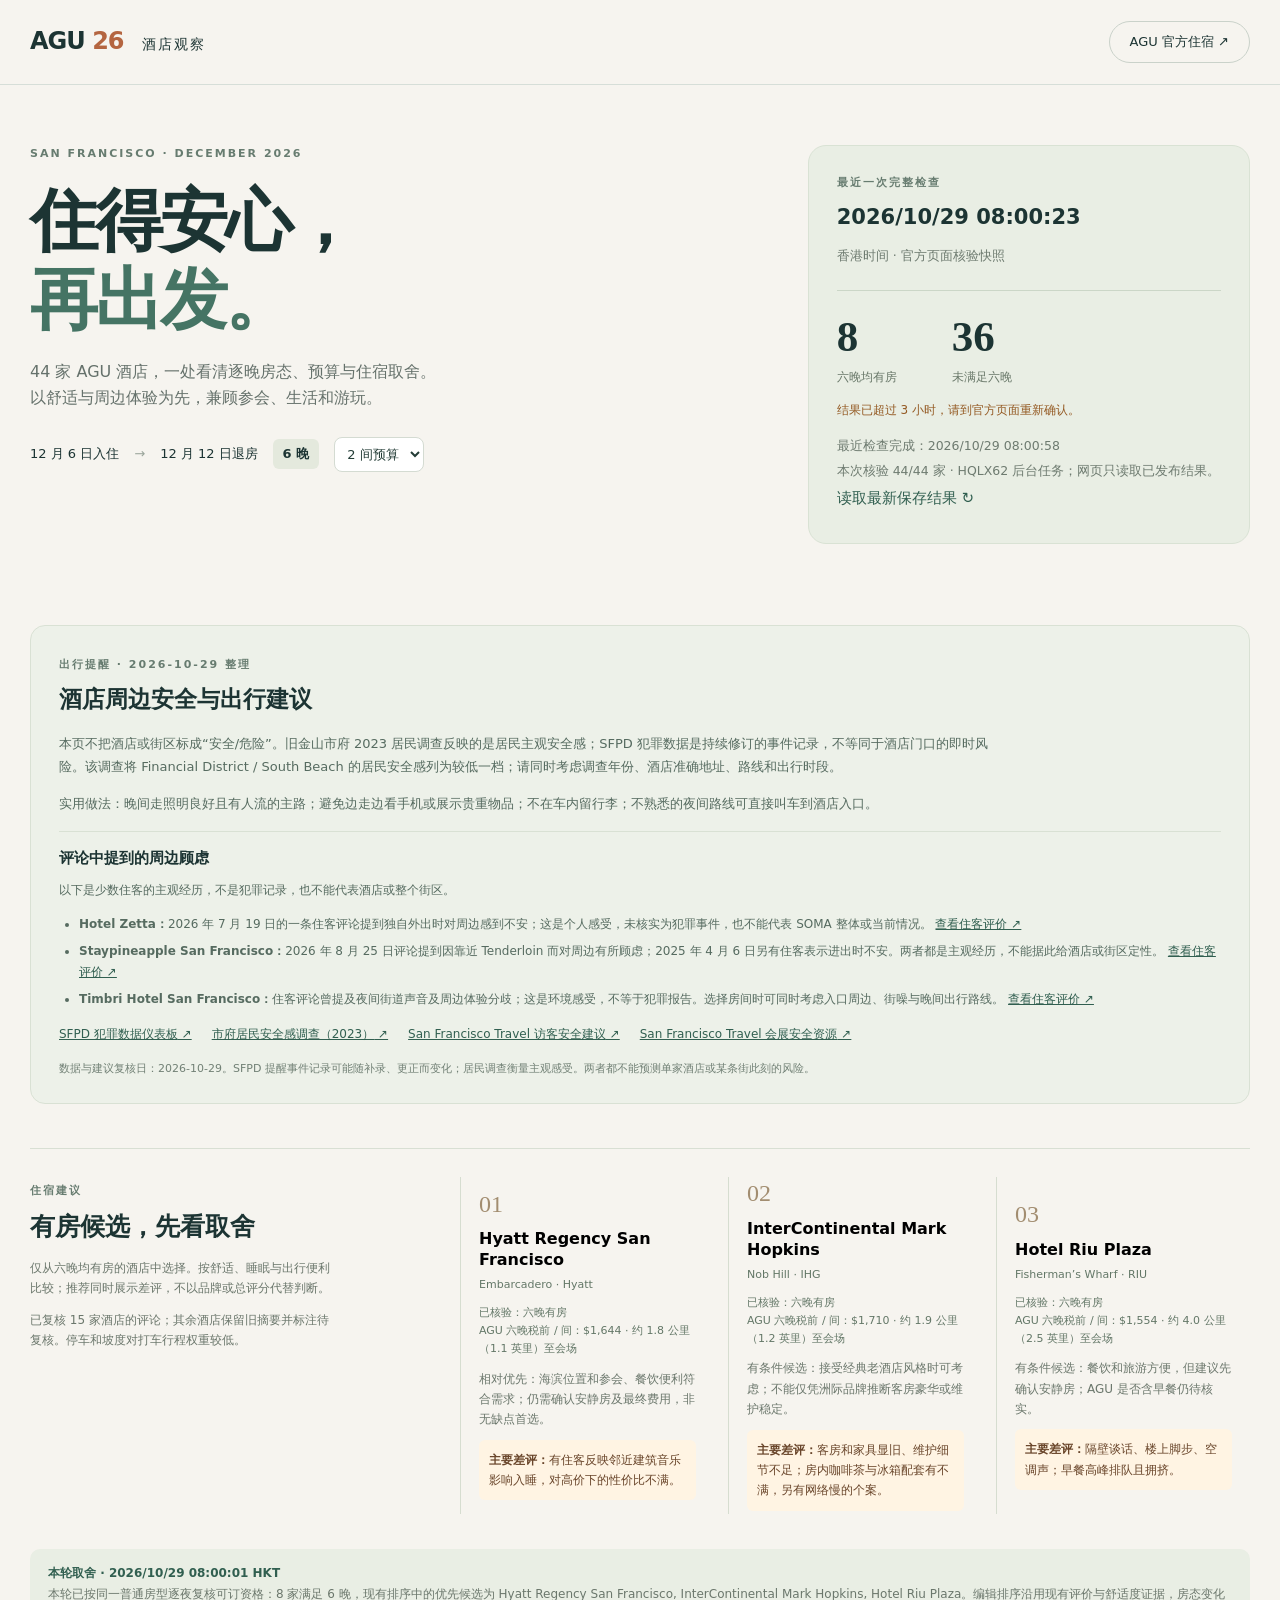
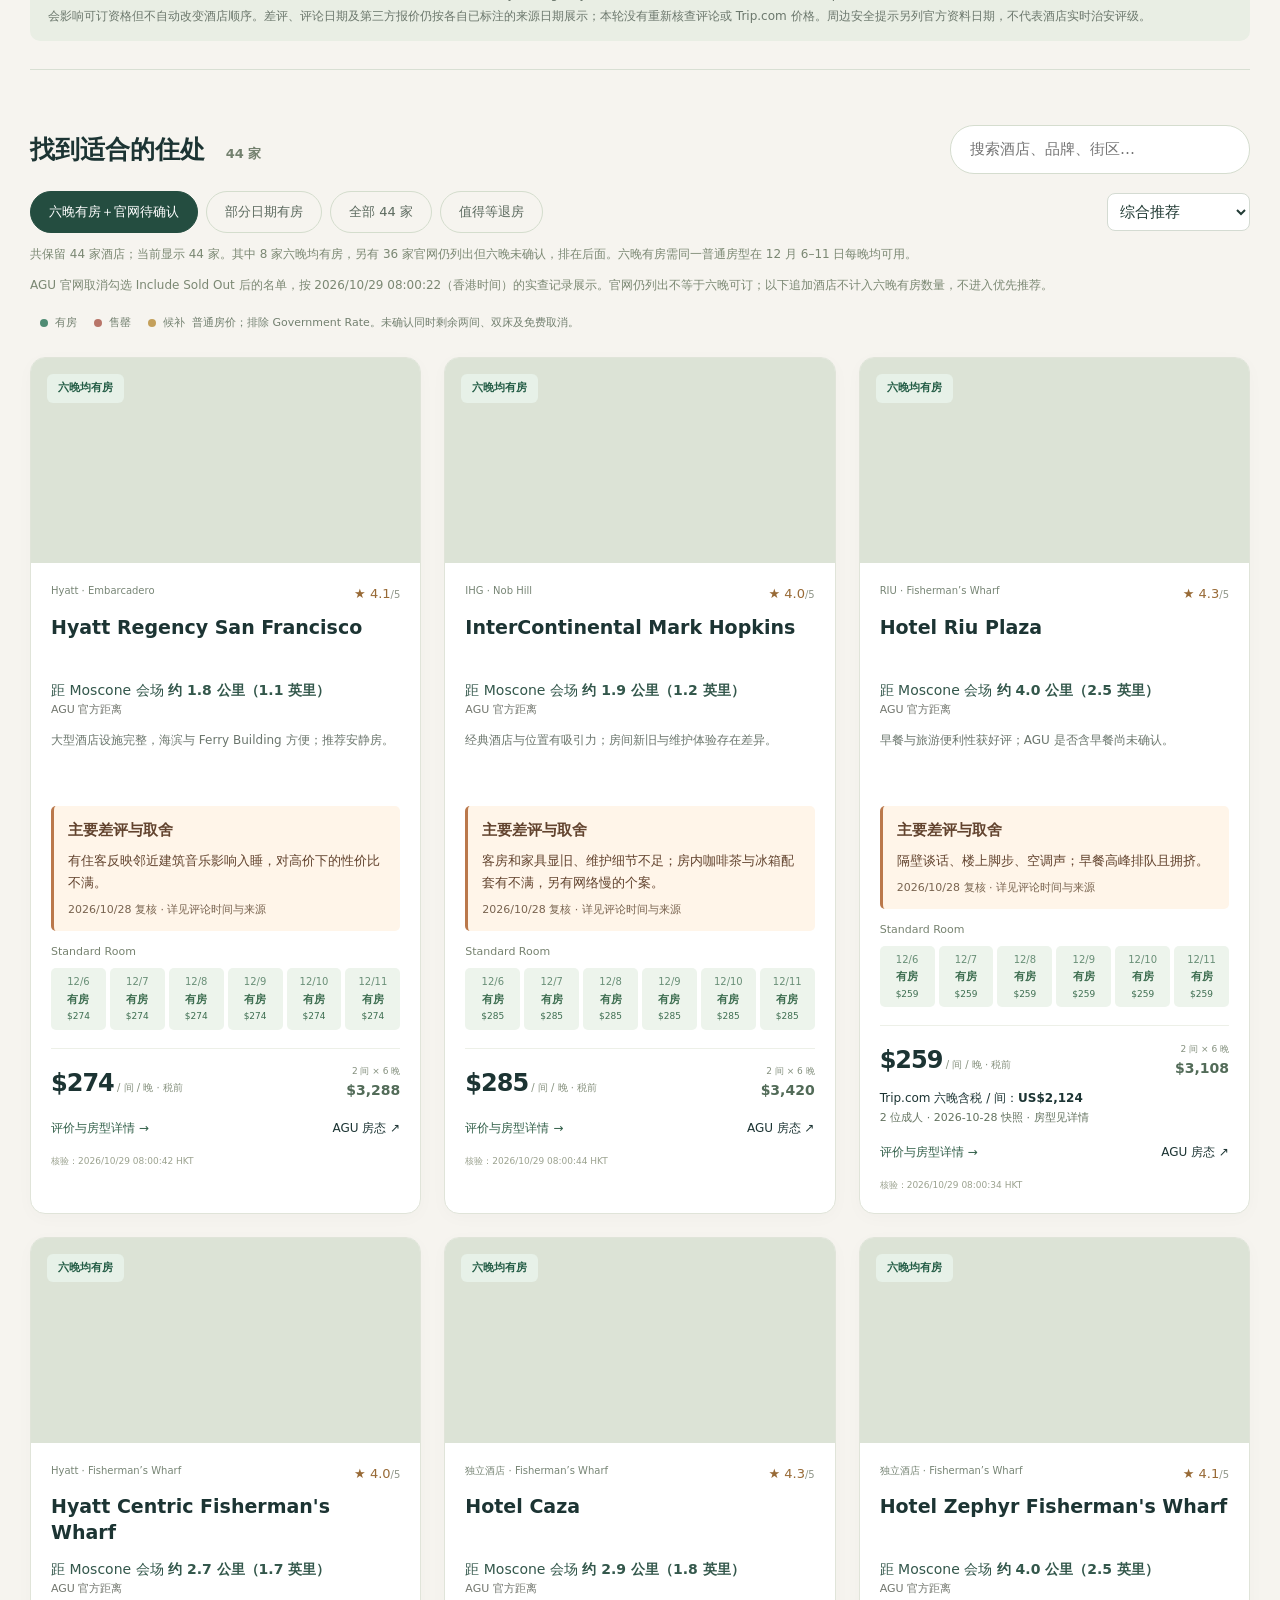
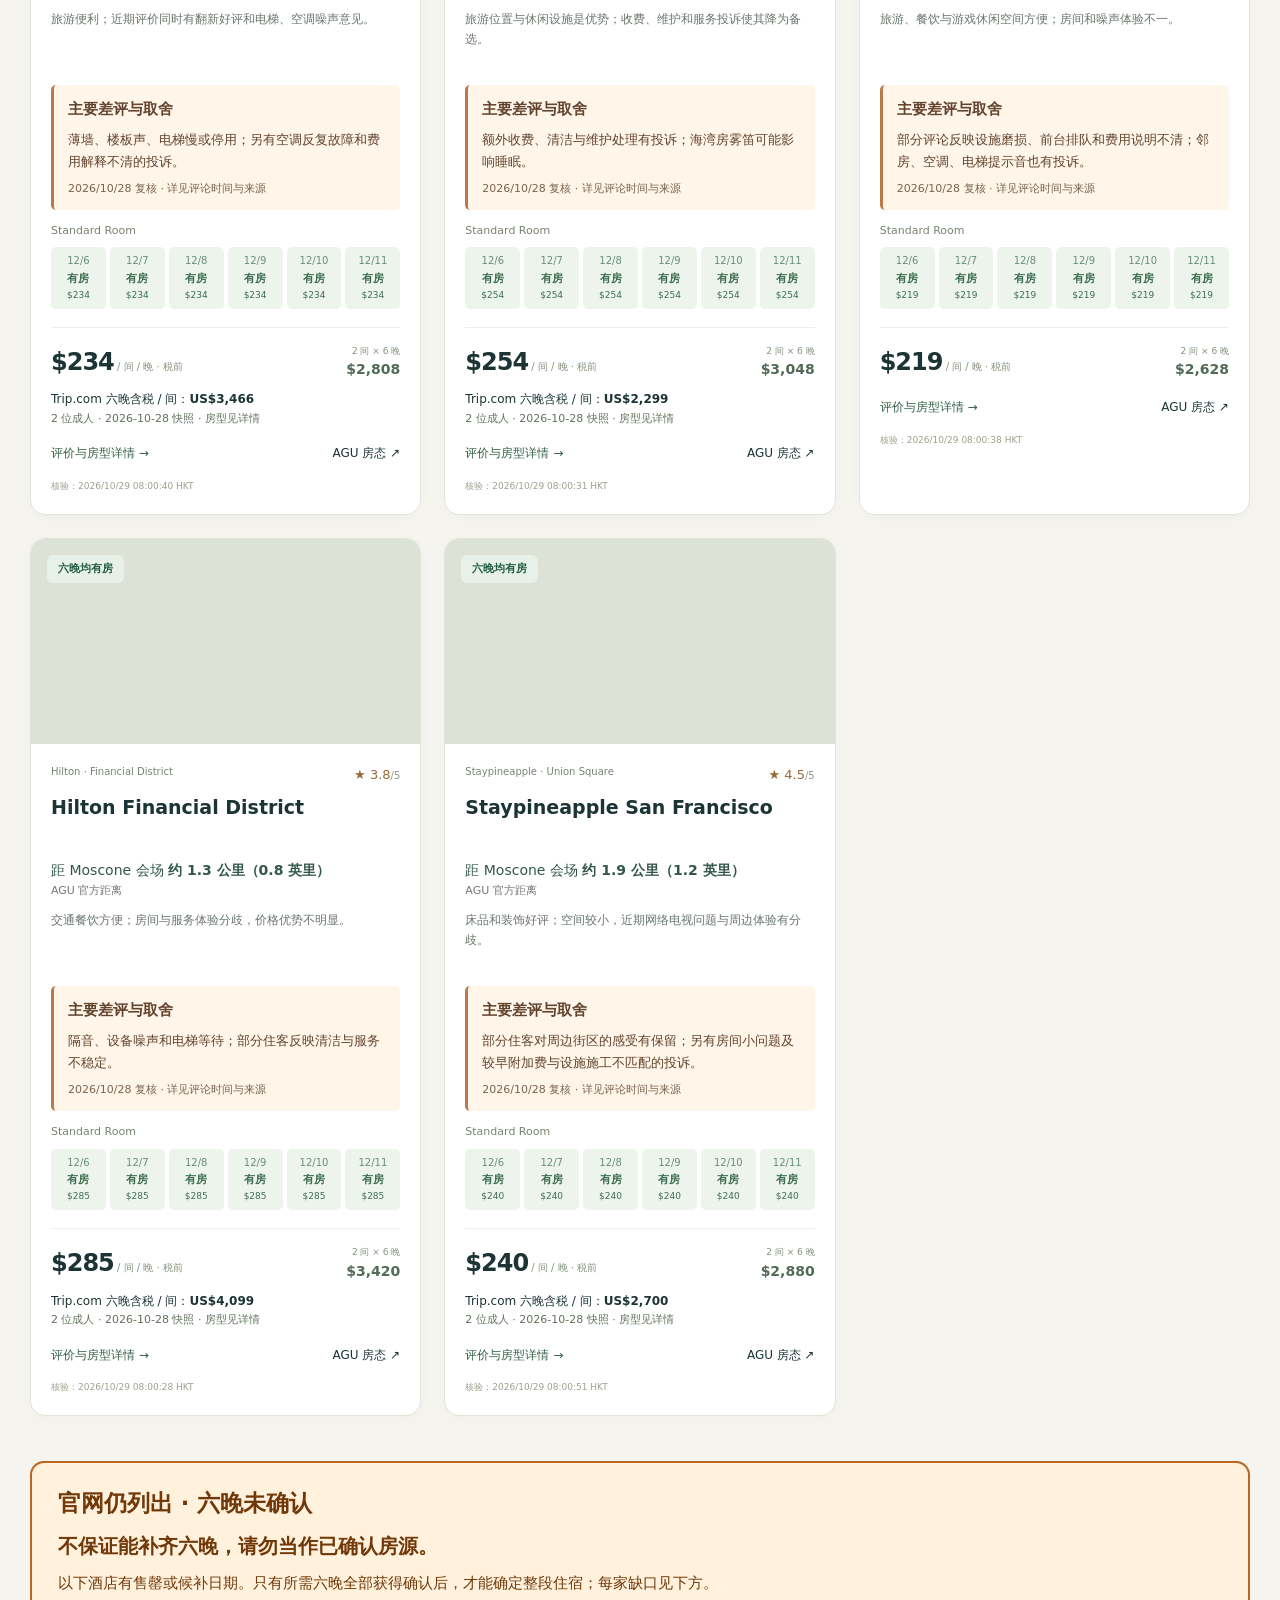
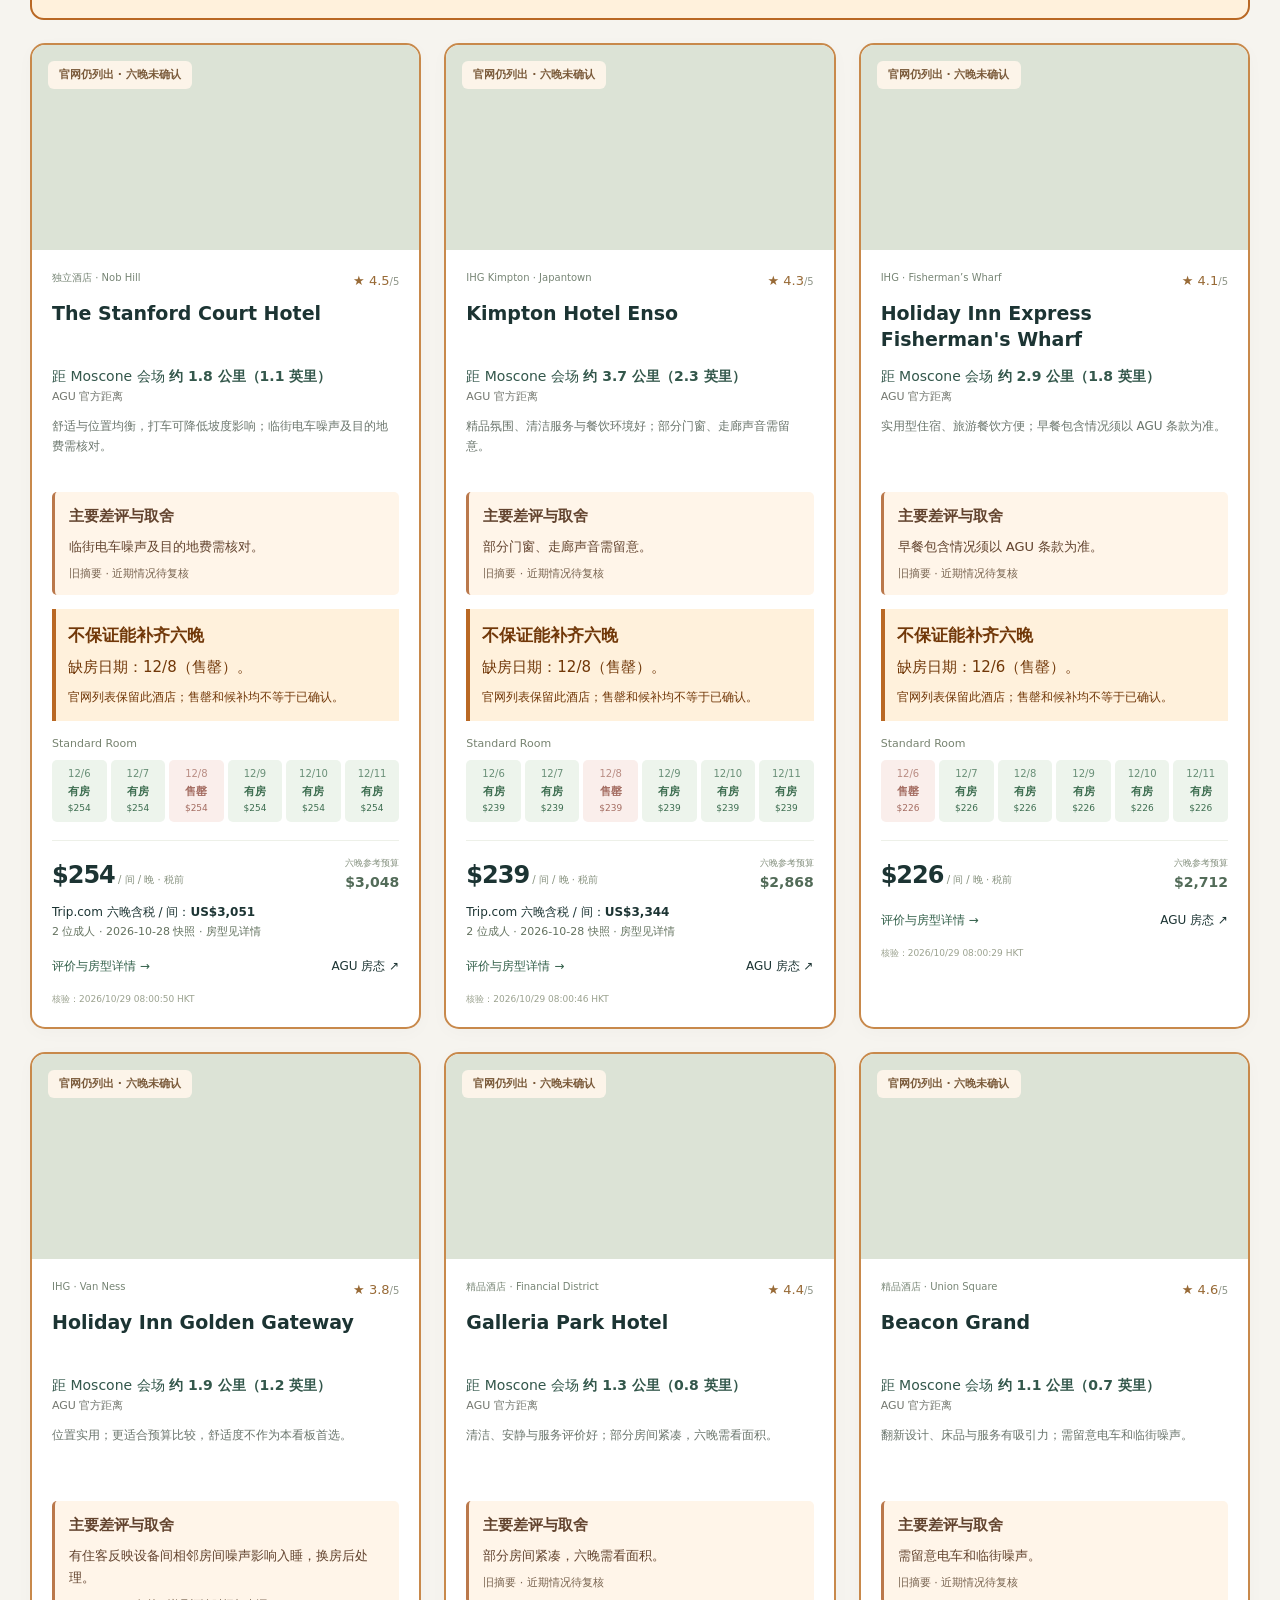
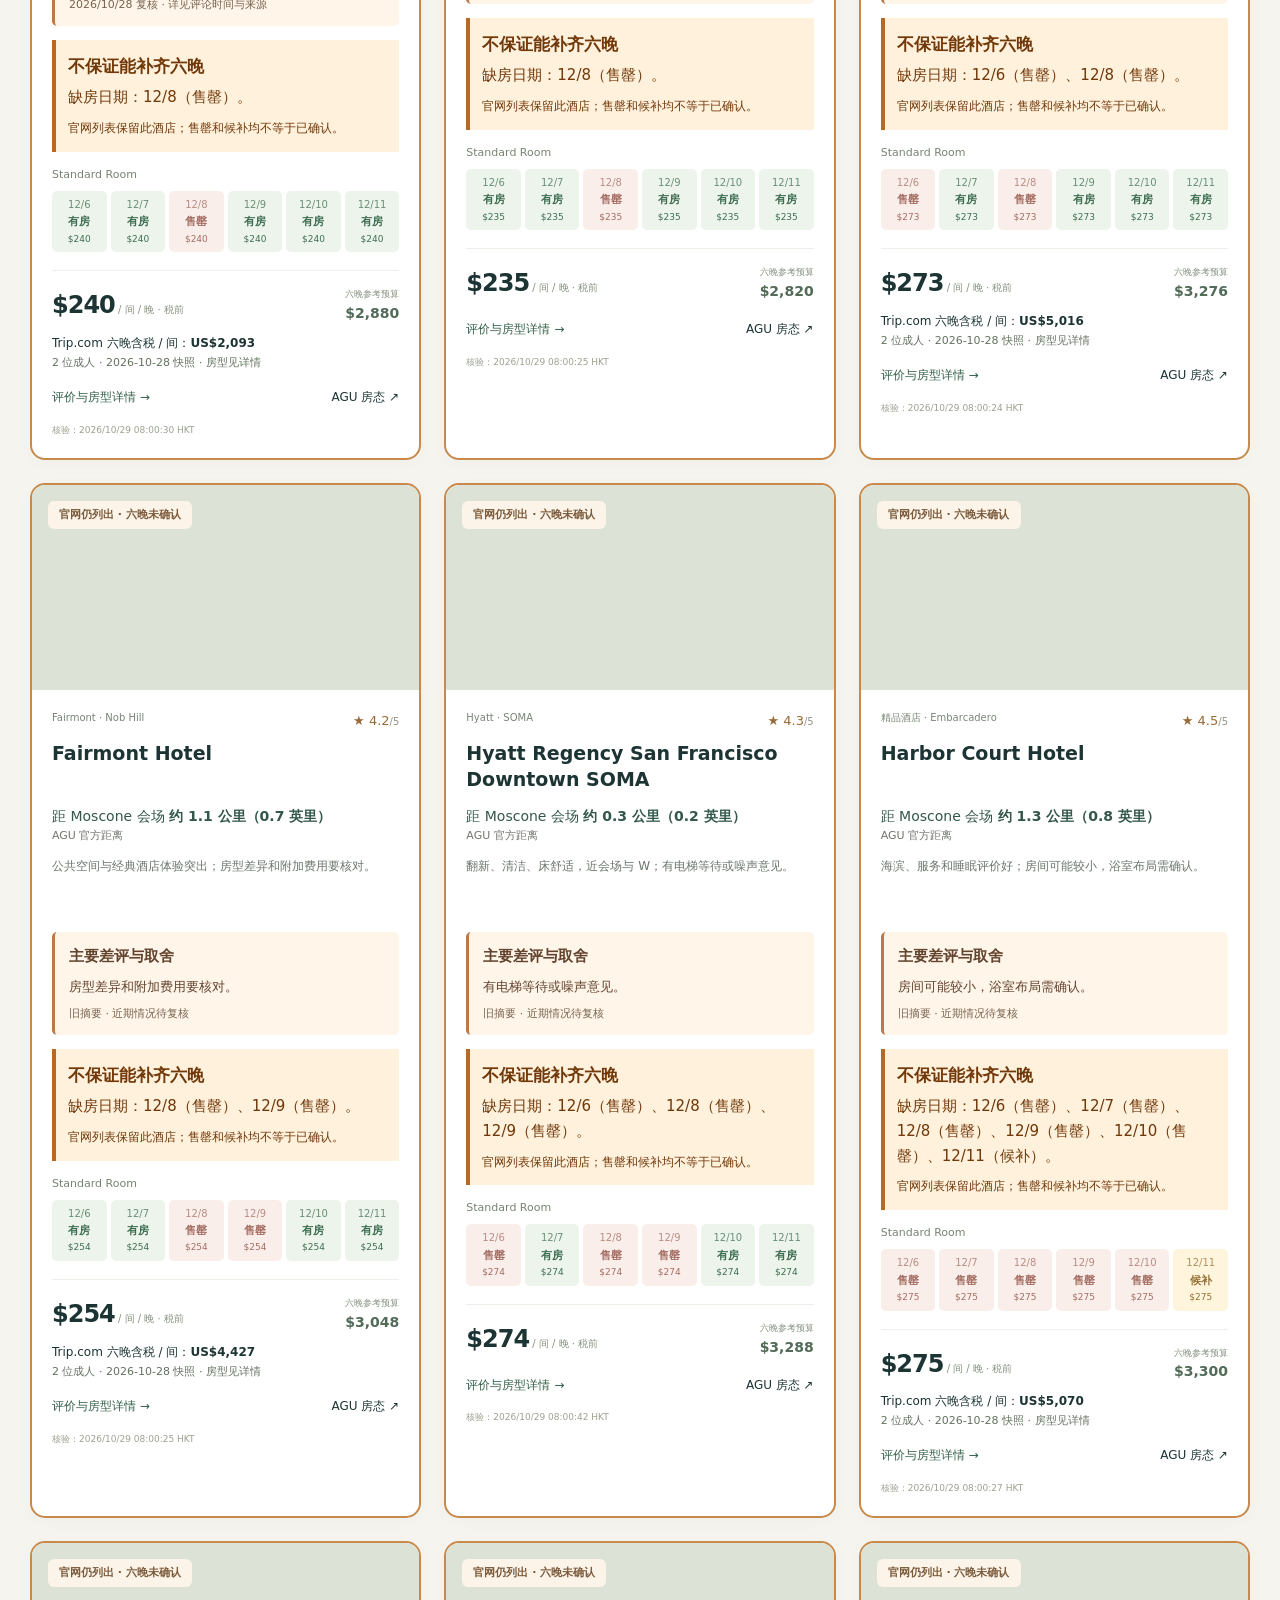
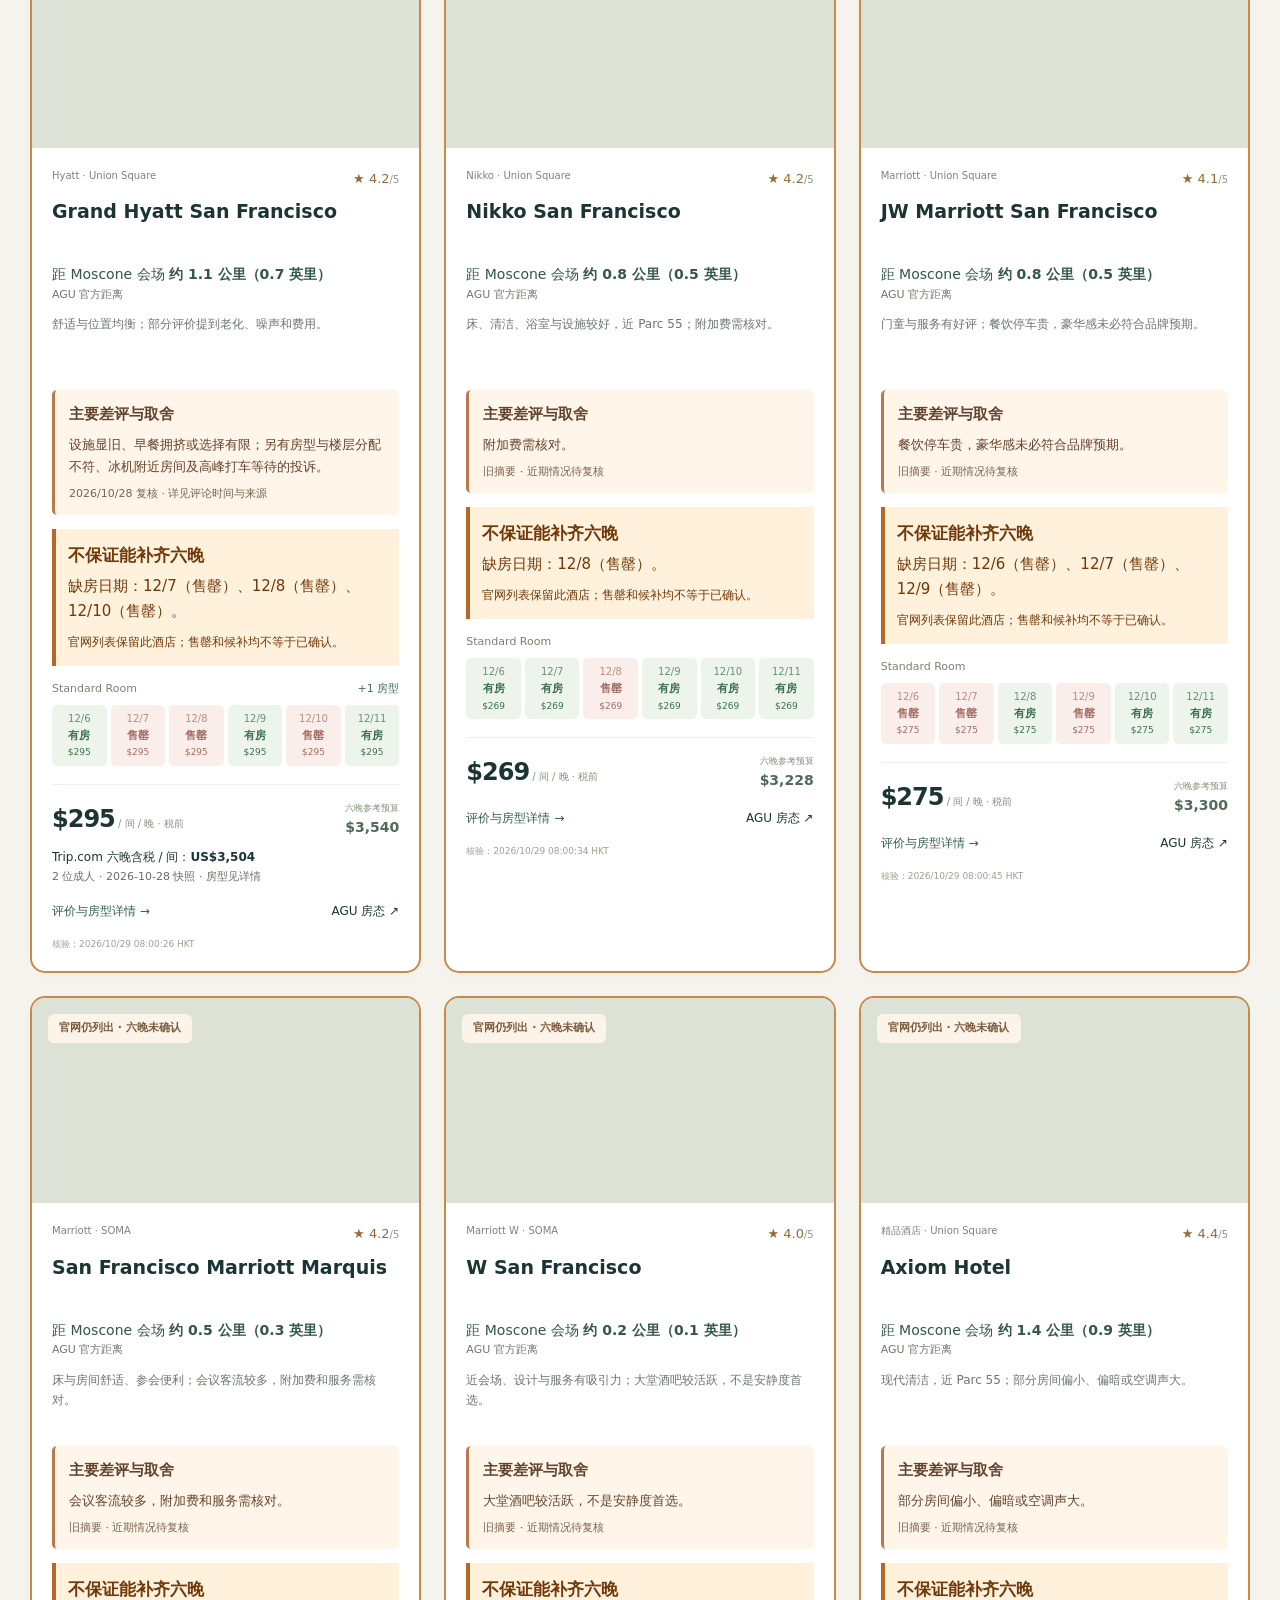
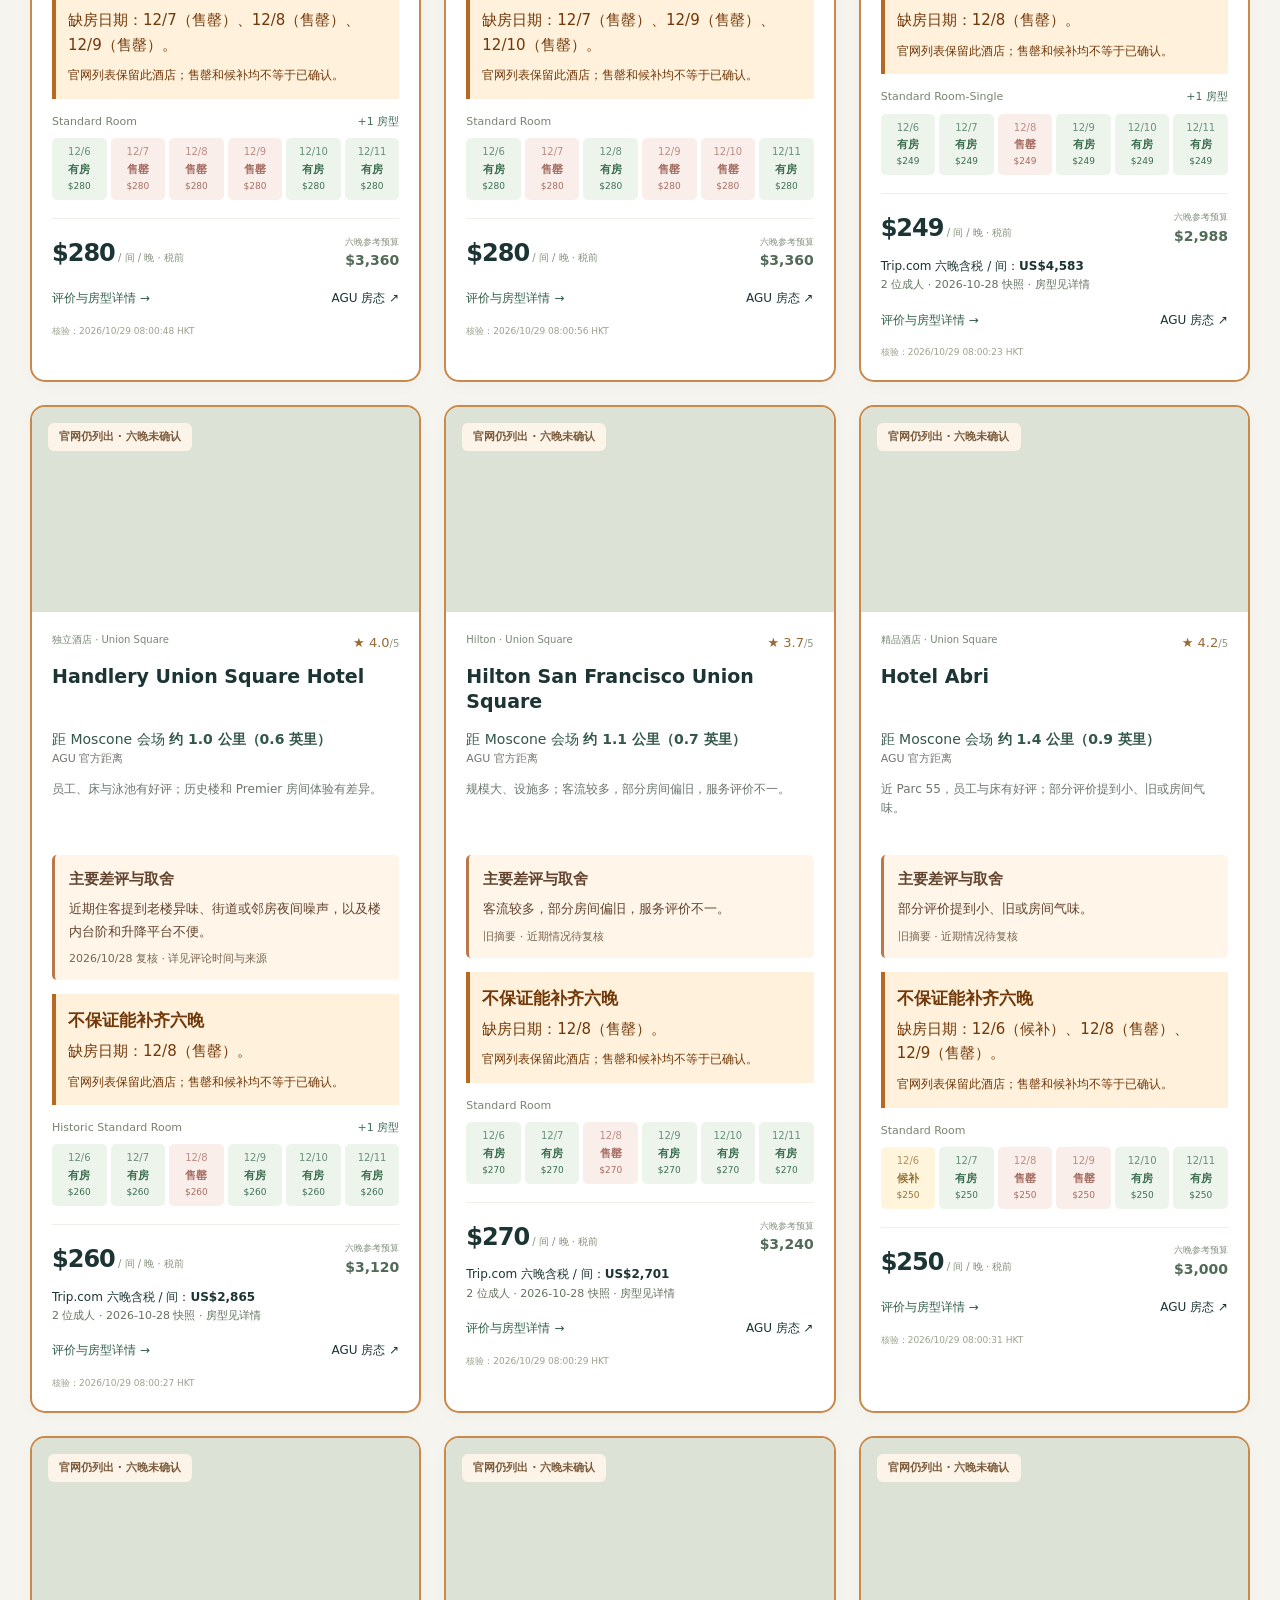
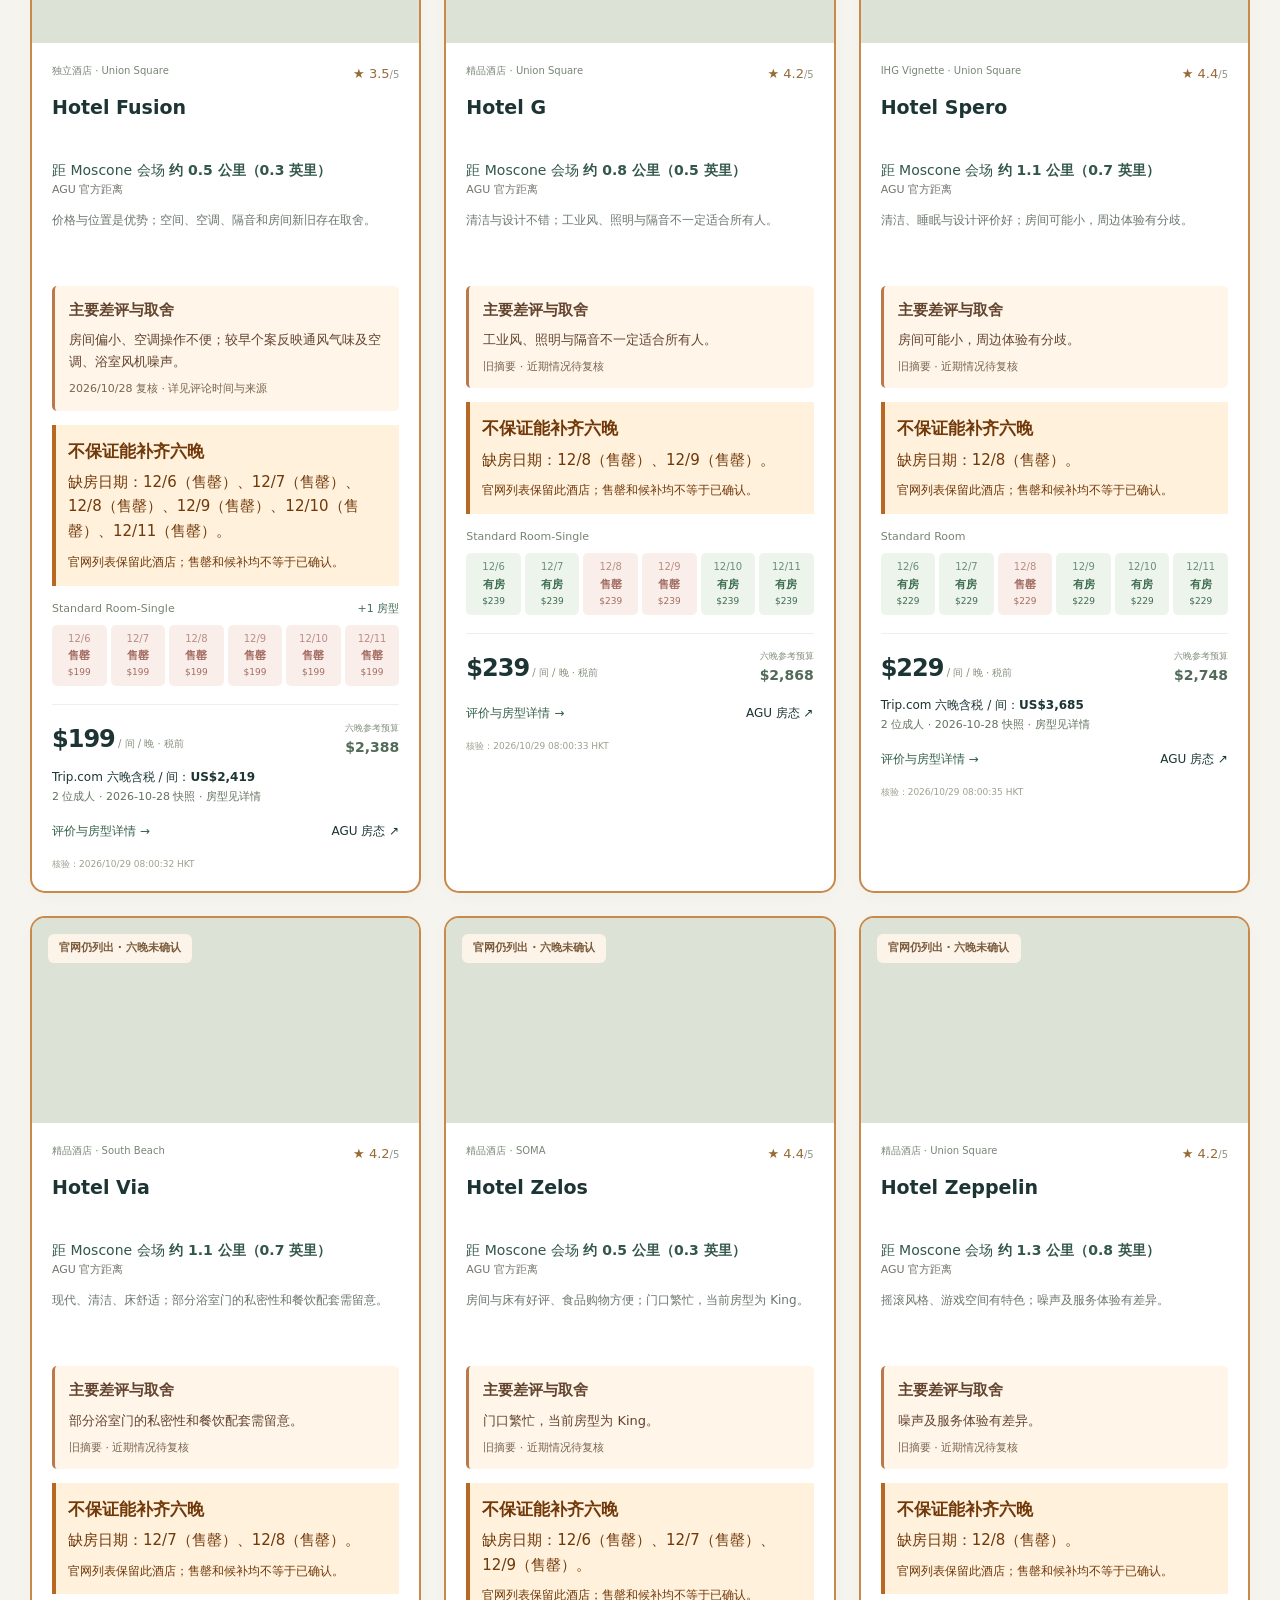
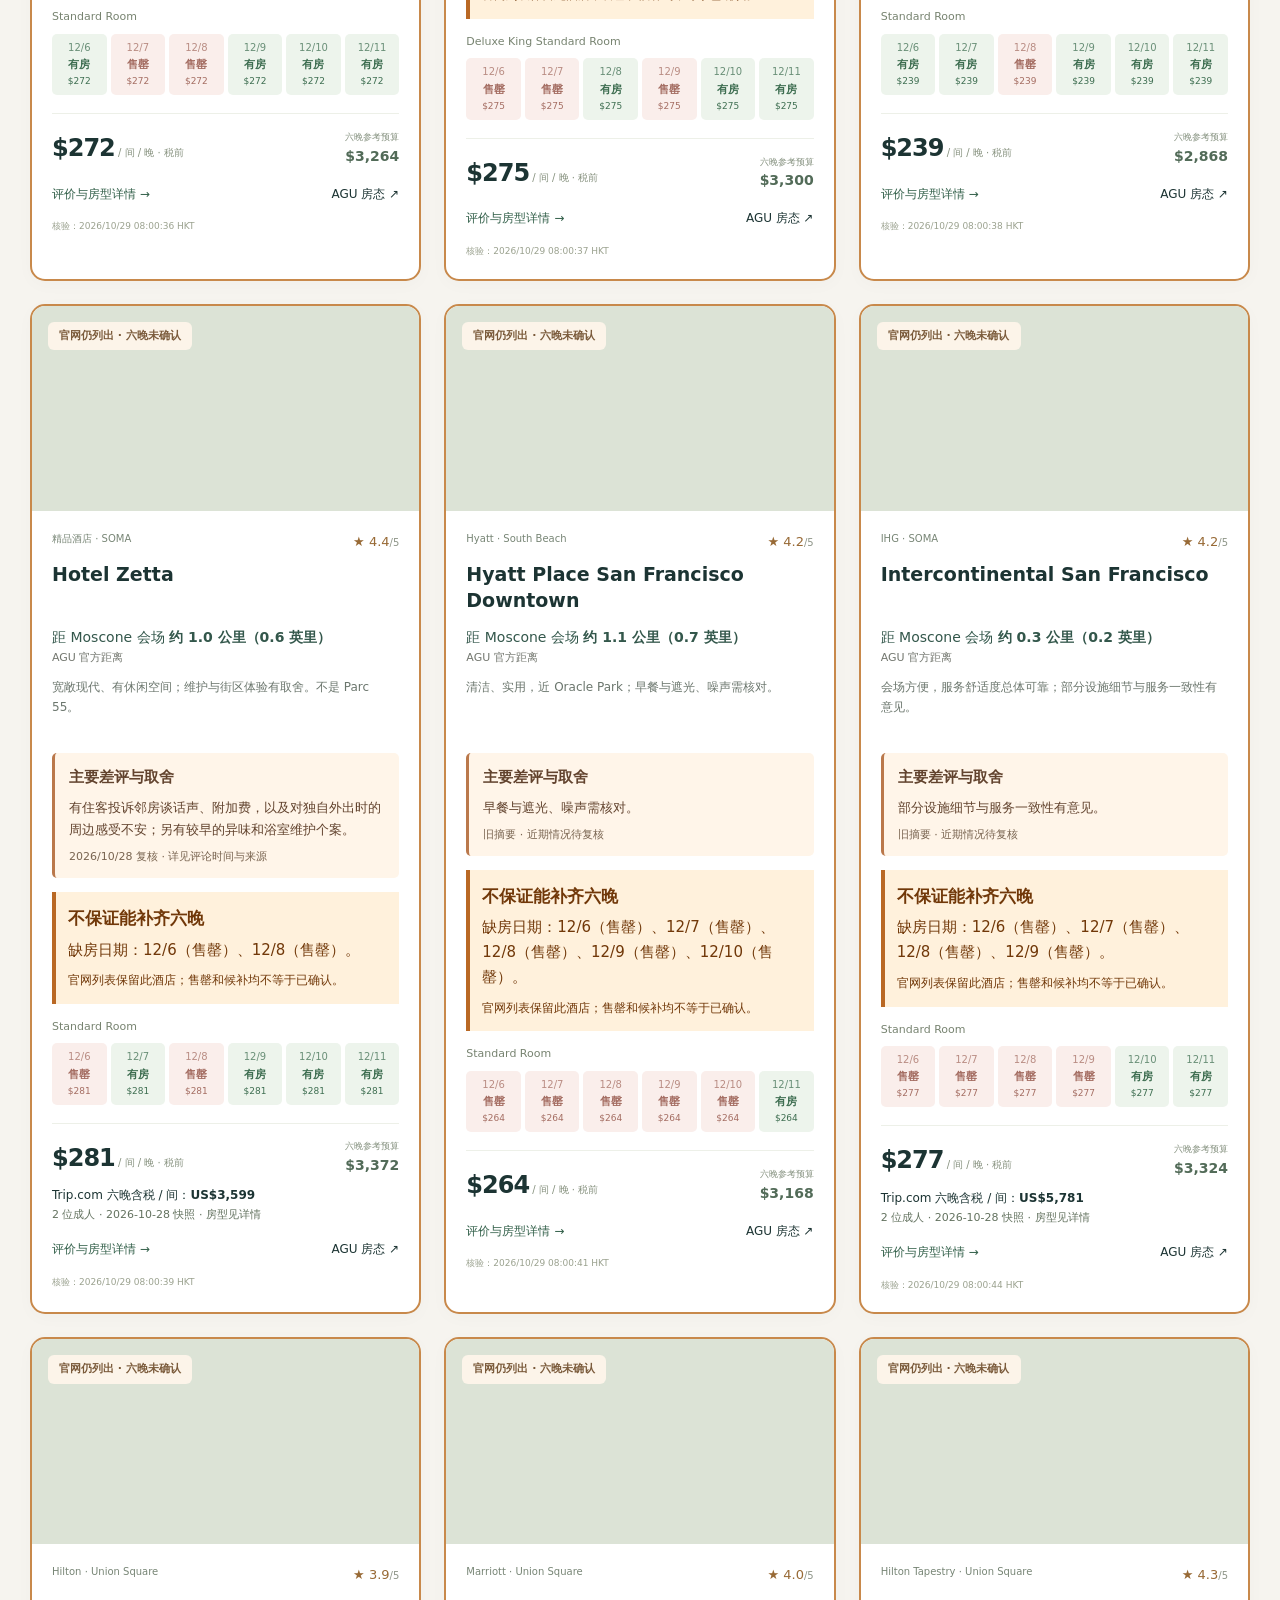
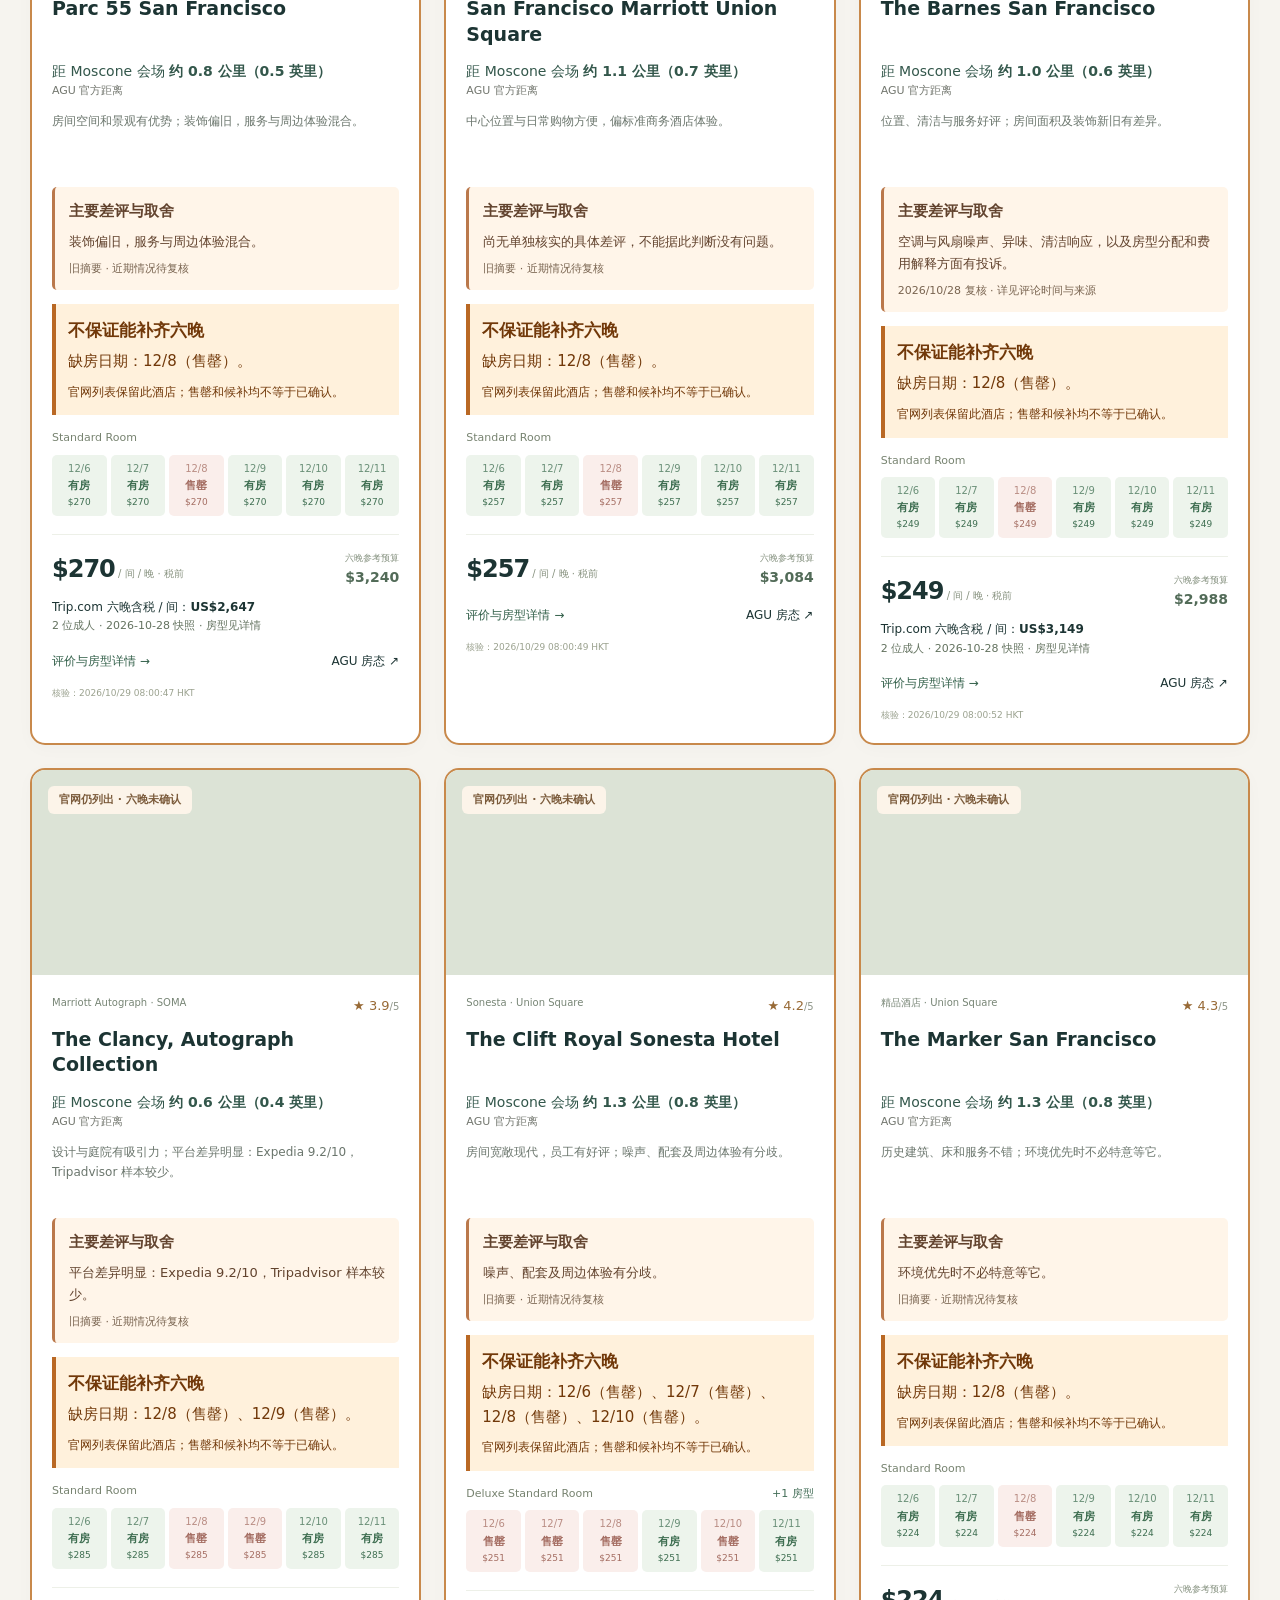
==== commit 96d140fe: "Consolidate hotel safety guidance" ====
--- a/docs/index.html
+++ b/docs/index.html
@@ -1,3 +1,3 @@
-<!doctype html><html lang="zh-CN"><head><meta charset="UTF-8"><meta name="viewport" content="width=device-width,initial-scale=1"><title>AGU 2026 酒店观察</title>  <script type="module" crossorigin src="./assets/index-CAmQGO7G.js"></script>
-  <link rel="stylesheet" crossorigin href="./assets/index-D2H3SskL.css">
+<!doctype html><html lang="zh-CN"><head><meta charset="UTF-8"><meta name="viewport" content="width=device-width,initial-scale=1"><title>AGU 2026 酒店观察</title>  <script type="module" crossorigin src="./assets/index-B0kgoblY.js"></script>
+  <link rel="stylesheet" crossorigin href="./assets/index-EIbMpk0S.css">
 </head><body><div id="root"></div></body></html>
--- a/docs/assets/index-EIbMpk0S.css
+++ b/docs/assets/index-EIbMpk0S.css
@@ -0,0 +1 @@
+*{box-sizing:border-box}body{color:#1c3433;background:#f6f4ef;margin:0;font:15px/1.65 system-ui,-apple-system,Segoe UI,sans-serif}button,input,select{font:inherit}button,a,input,select{outline-offset:4px}button{cursor:pointer}a{color:inherit;text-decoration:none}header{border-bottom:1px solid #d6ded8;justify-content:space-between;align-items:center;max-width:1320px;height:85px;margin:auto;padding:0 30px;display:flex}.wordmark{letter-spacing:-1px;font-size:24px;font-weight:800}.wordmark b{color:#b46540}.wordmark span{letter-spacing:2px;margin-left:18px;font-size:14px;font-weight:500}.official{border:1px solid #cad2ca;border-radius:30px;padding:9px 20px;font-size:13px}main{max-width:1320px;margin:auto;padding:0 30px}.hero{grid-template-columns:1.6fr 1fr;gap:70px;padding:60px 0 45px;display:grid}.eyebrow{letter-spacing:2px;color:#677c70;font-size:11px;font-weight:700}h1{letter-spacing:-3px;margin:19px 0;font-size:68px;line-height:1.16}h1 em{color:#457464;font-family:Georgia,serif;font-style:normal}.intro{color:#65716b;font-size:16px}.trip{flex-wrap:wrap;align-items:center;gap:15px;margin-top:25px;font-size:13px;display:flex}.trip i{color:#9aa59b;font-style:normal}.trip b{background:#e4e9dd;border-radius:6px;padding:4px 10px}select{color:#233c36;background:#fff;border:1px solid #d4dbd2;border-radius:8px;padding:8px}.hero aside{background:#e9eee4;border:1px solid #d9e2d4;border-radius:18px;align-self:center;padding:28px}.hero aside>strong{margin:8px 0;font-size:21px;display:block}.hero aside>small{color:#6e7b70}.hero aside p{font-size:12px}.hero aside button{color:#315f50;background:0 0;border:0;padding:4px 0}.stats{border-top:1px solid #cbd6c7;gap:55px;margin-top:22px;padding-top:18px;display:flex}.stats b{font-family:Georgia,serif;font-size:43px;line-height:1.3;display:block}.stats span{color:#687768;font-size:12px}.warning{color:#945a23!important}.editorial{border-top:1px solid #d8dfd3;border-bottom:1px solid #d8dfd3;grid-template-columns:1fr 2fr;gap:35px;margin-bottom:38px;padding:28px 0;display:grid}.editorial h2{margin:4px 0;font-size:25px}.editorial p{color:#6b776c;max-width:310px;font-size:12px}.picks{grid-template-columns:repeat(3,1fr);gap:14px;display:grid}.picks button{text-align:left;background:0 0;border:0;border-left:1px solid #d6ddd0;padding:3px 18px}.picks button>span{color:#a28d70;font:24px Georgia}.picks b{margin:10px 0 5px;font-size:16px;line-height:1.3;display:block}.picks small,.picks em{color:#637767;font-size:11px;font-style:normal;display:block}.picks em{margin-top:10px}.list-head{justify-content:space-between;align-items:center;gap:20px;display:flex}.list-head h2{font-size:25px}.list-head small{color:#74816f;margin-left:12px;font-size:13px}.list-head input{background:#fff;border:1px solid #d5ddcf;border-radius:24px;width:300px;padding:11px 19px}.toolbar{justify-content:space-between;align-items:center;gap:20px;display:flex}.toolbar nav{flex-wrap:wrap;gap:8px;display:flex}.toolbar button{color:#5c6a5f;background:0 0;border:1px solid #d4ddcd;border-radius:22px;padding:9px 18px;font-size:13px}.toolbar button.active{color:#fff;background:#244d40;border-color:#244d40}.legend{color:#738070;flex-wrap:wrap;align-items:center;gap:7px;margin:18px 0 25px;font-size:11px;display:flex}.dot{border-radius:50%;width:8px;height:8px;margin-left:10px}.dot.A{background:#4f8b73}.dot.S{background:#b87569}.dot.W{background:#c4a05b}.grid{grid-template-columns:repeat(3,minmax(0,1fr));gap:23px;display:grid}article{background:#fff;border:1px solid #e0e4d9;border-radius:15px;overflow:hidden;box-shadow:0 4px 18px #263d2906}.photo{background:#dce3d6;border:0;width:100%;height:205px;padding:0;display:block;position:relative;overflow:hidden}.photo img{object-fit:cover;width:100%;height:100%;transition:transform .3s}.photo:hover img{transform:scale(1.035)}.badge{color:#7a5a3a;background:#fcf4e9;border-radius:6px;padding:5px 11px;font-size:11px;font-weight:700;position:absolute;top:16px;left:16px}.badge.good{color:#245d46;background:#e7f1e8}.card{padding:20px}.meta{color:#778575;justify-content:space-between;gap:8px;font-size:10px;display:flex}.meta>span{color:#986a36;white-space:nowrap;font-size:13px}.meta small{color:#8e9588;font-size:10px}h3{margin:10px 0;font-size:19px;line-height:1.35}.card h3{min-height:52px}.card h3 button{text-align:left;font:inherit;color:inherit;background:0 0;border:0;padding:0}.review{color:#6b766d;min-height:60px;margin:8px 0 15px;font-size:12px}.room{color:#778370;justify-content:space-between;margin-bottom:7px;font-size:11px;display:flex}.room b{color:#446e58;font-weight:500}.nights{grid-template-columns:repeat(6,1fr);gap:4px;display:grid}.night{text-align:center;border-radius:5px;padding:6px 1px;font-size:10px}.night small,.night strong,.night span{display:block}.night small{opacity:.75;font-size:10px}.night strong{font-size:11px;font-weight:600}.night span{font-size:9px}.night.A{color:#3e6e51;background:#edf4ec}.night.S{color:#a46d62;background:#faeeeb}.night.W{color:#947134;background:#fff4dc}.night.U{color:#777;background:#eee}.price{border-top:1px solid #edf0e8;justify-content:space-between;align-items:center;gap:8px;margin-top:18px;padding-top:15px;display:flex}.price strong{letter-spacing:-1px;font-size:24px}.price small{color:#86917e;font-size:10px}.price>span{text-align:right;color:#84907e;font-size:9px}.price>span b{color:#526b58;font-size:14px;display:block}.card-actions{justify-content:space-between;margin-top:16px;display:flex}.card-actions button{color:#34614b;background:0 0;border:0;padding:0;font-size:12px}.card-actions a{font-size:12px}.checked{color:#9aa18e;margin-top:15px;font-size:9px;display:block}.notes{border-top:1px solid #d8dfd1;margin:65px 0 40px;padding-top:25px}.notes h2{font-size:21px}.notes>div{grid-template-columns:repeat(2,1fr);gap:8px 50px;display:grid}.notes p{color:#74806e;font-size:12px}.notes b{color:#465f4b;margin-bottom:5px;display:block}footer{color:#85917d;border-top:1px solid #d8dfd1;justify-content:space-between;padding:25px 0 40px;font-size:11px;display:flex}.notice{background:#fff0cf;border:1px solid #dfd3aa;border-radius:8px;padding:12px 20px;font-size:13px}.notice button{float:right;background:0 0;border:0}.overlay{-webkit-backdrop-filter:blur(3px);backdrop-filter:blur(3px);z-index:10;background:#14251f99;justify-content:center;align-items:center;padding:25px;display:flex;position:fixed;inset:0}.dialog{background:#fcfcf7;border-radius:18px;width:100%;max-width:850px;max-height:92vh;position:relative;overflow:auto}.close{z-index:1;background:#fff;border:0;border-radius:50%;width:38px;height:38px;font-size:25px;position:absolute;top:15px;right:15px}.detail-photo{object-fit:cover;background:#dce3d6;width:100%;height:260px}.detail-body{padding:30px}.detail-body h2{margin:10px 0;font-size:30px;line-height:1.2}.detail-body p{font-size:14px}.room-detail{padding:10px 0}.room-detail>b{margin-bottom:8px;font-size:13px;display:block}.detail-body .night{padding:10px}.detail-body .night span{font-size:12px}.detail-links{flex-wrap:wrap;gap:10px;margin:25px 0;display:flex}.detail-links a,.detail-links button{color:#335940;background:#fff;border:1px solid #cdd9c5;border-radius:6px;padding:9px 13px;font-size:12px}.detail-links .primary{color:#fff;background:#244d40}.muted{color:#7b8873;font-size:12px!important}.empty{text-align:center;padding:60px}button:disabled{opacity:.6}@media (width<=1000px){.hero{gap:30px}h1{font-size:55px}.grid{grid-template-columns:repeat(2,minmax(0,1fr))}.editorial{grid-template-columns:1fr}.picks{gap:8px}}@media (width<=640px){header{height:72px;padding:0 18px}.wordmark span{margin-left:9px;font-size:11px}.official{padding:6px 10px;font-size:11px}main{padding:0 18px}.hero{grid-template-columns:1fr;gap:20px;padding:32px 0}h1{font-size:48px}.intro{font-size:13px}.hero aside{padding:20px}.stats{gap:55px}.hero aside>strong{font-size:18px}.picks{grid-template-columns:1fr}.picks button{padding:10px 15px}.picks b{margin-left:12px;display:inline}.picks small,.picks em{margin-left:42px}.grid{grid-template-columns:1fr}.list-head{flex-direction:column;align-items:stretch;gap:4px}.list-head input{width:100%;margin-bottom:18px}.toolbar{flex-direction:column;align-items:flex-start;gap:12px}.toolbar button{padding:7px 12px;font-size:12px}.photo{height:220px}.card h3,.review{min-height:0}.notes>div{grid-template-columns:1fr;gap:0}footer{display:block}footer span{margin-top:8px;display:block}.overlay{padding:10px}.detail-body{padding:20px}.detail-body h2{font-size:25px}.detail-photo{height:210px}}.venue-distance{color:#33574b;margin:12px 0;font-size:14px;line-height:1.6}.venue-distance strong{font-weight:600}.venue-distance small{color:#72766e;font-size:11px;display:block}.ota-summary{background:#eaf0e7;border-radius:16px;margin:30px 0;padding:25px}.ota-summary h2{margin:6px 0}.ota-table-wrap{overflow-x:auto}.ota-summary table{border-collapse:collapse;width:100%;font-size:13px}.ota-summary th,.ota-summary td{text-align:left;border-bottom:1px solid #ccd8c5;padding:12px}.ota-summary td button{color:inherit;text-align:left;background:0 0;border:0;font-weight:600}.ota-summary small,.ota-card small,.ota-offer small{color:#63725f;font-size:11px;display:block}.ota-card{margin:8px 0;font-size:12px}.ota-offer{background:#eaf0e7;border-radius:12px;margin:18px 0;padding:18px}.ota-offer h3{margin-top:0}.ota-table-wrap{max-height:620px;overflow:auto}.ota-summary thead th{z-index:1;background:#eaf0e7;position:sticky;top:0}.ota-summary td{min-width:110px}.ota-summary td:first-child{min-width:210px}.ota-summary td:last-child{min-width:190px}.unconfirmed-divider{color:#713809;background:#fff1dc;border:2px solid #b96824;border-radius:14px;grid-column:1/-1;margin-top:22px;padding:22px 26px}.unconfirmed-divider h2{margin:0 0 8px}.unconfirmed-divider strong{font-size:20px}.unconfirmed-divider p{margin:8px 0 0}.unconfirmed-card{border:2px solid #c8894b}.unconfirmed-warning{color:#713809;background:#fff1dc;border-left:4px solid #b96824;margin:14px 0;padding:12px}.unconfirmed-warning strong{font-size:17px}.unconfirmed-warning p{margin:5px 0}.unconfirmed-warning small{font-size:12px}.review-cautions{color:#62432e;background:#fff5e9;border-left:3px solid #ba784b;border-radius:5px;margin:12px 0;padding:12px 14px}.review-cautions p{min-height:0;margin:7px 0;font-size:13px;line-height:1.7}.review-cautions small{color:#796450;font-size:11px;display:block}.review-sources{flex-wrap:wrap;gap:12px;margin-top:12px;display:flex}.review-sources a{font-size:12px;text-decoration:underline}.picks button{text-align:left;align-self:stretch}.picks .pick-verdict,.picks .pick-caution{margin:10px 0 0;font-size:12px;line-height:1.7}.picks .pick-caution{color:#69452a;background:#fff4e3;border-radius:6px;padding:10px}.editorial{align-items:start}.picks .pick-caution b{font-size:inherit;margin:0;display:inline}.editorial .recommendation-update{background:#e9eee4;border-radius:10px;order:3;grid-column:1/-1;max-width:none;margin:0;padding:14px 18px;line-height:1.8}.recommendation-update b{color:#315f50}.safety-panel{background:#edf1e9;border:1px solid #d9e1d4;border-radius:15px;margin:36px 0 44px;padding:25px 28px}.safety-panel h2{margin:5px 0 12px;font-size:23px}.safety-panel p{color:#566b60;max-width:950px;font-size:13px;line-height:1.8}.safety-panel>small{color:#718075;margin-top:15px;font-size:11px;display:block}.safety-sources{flex-wrap:wrap;gap:10px 20px;margin-top:14px;display:flex}.safety-sources a,.safety-reports a{color:#315f50;font-size:12px;text-decoration:underline}.safety-reports{border-top:1px solid #d9e1d4;margin:16px 0;padding-top:10px}.safety-reports h3{margin:6px 0;font-size:15px}.safety-reports ul{color:#566b60;margin:8px 0;padding-left:20px}.safety-reports li{margin:7px 0;font-size:12px;line-height:1.7}
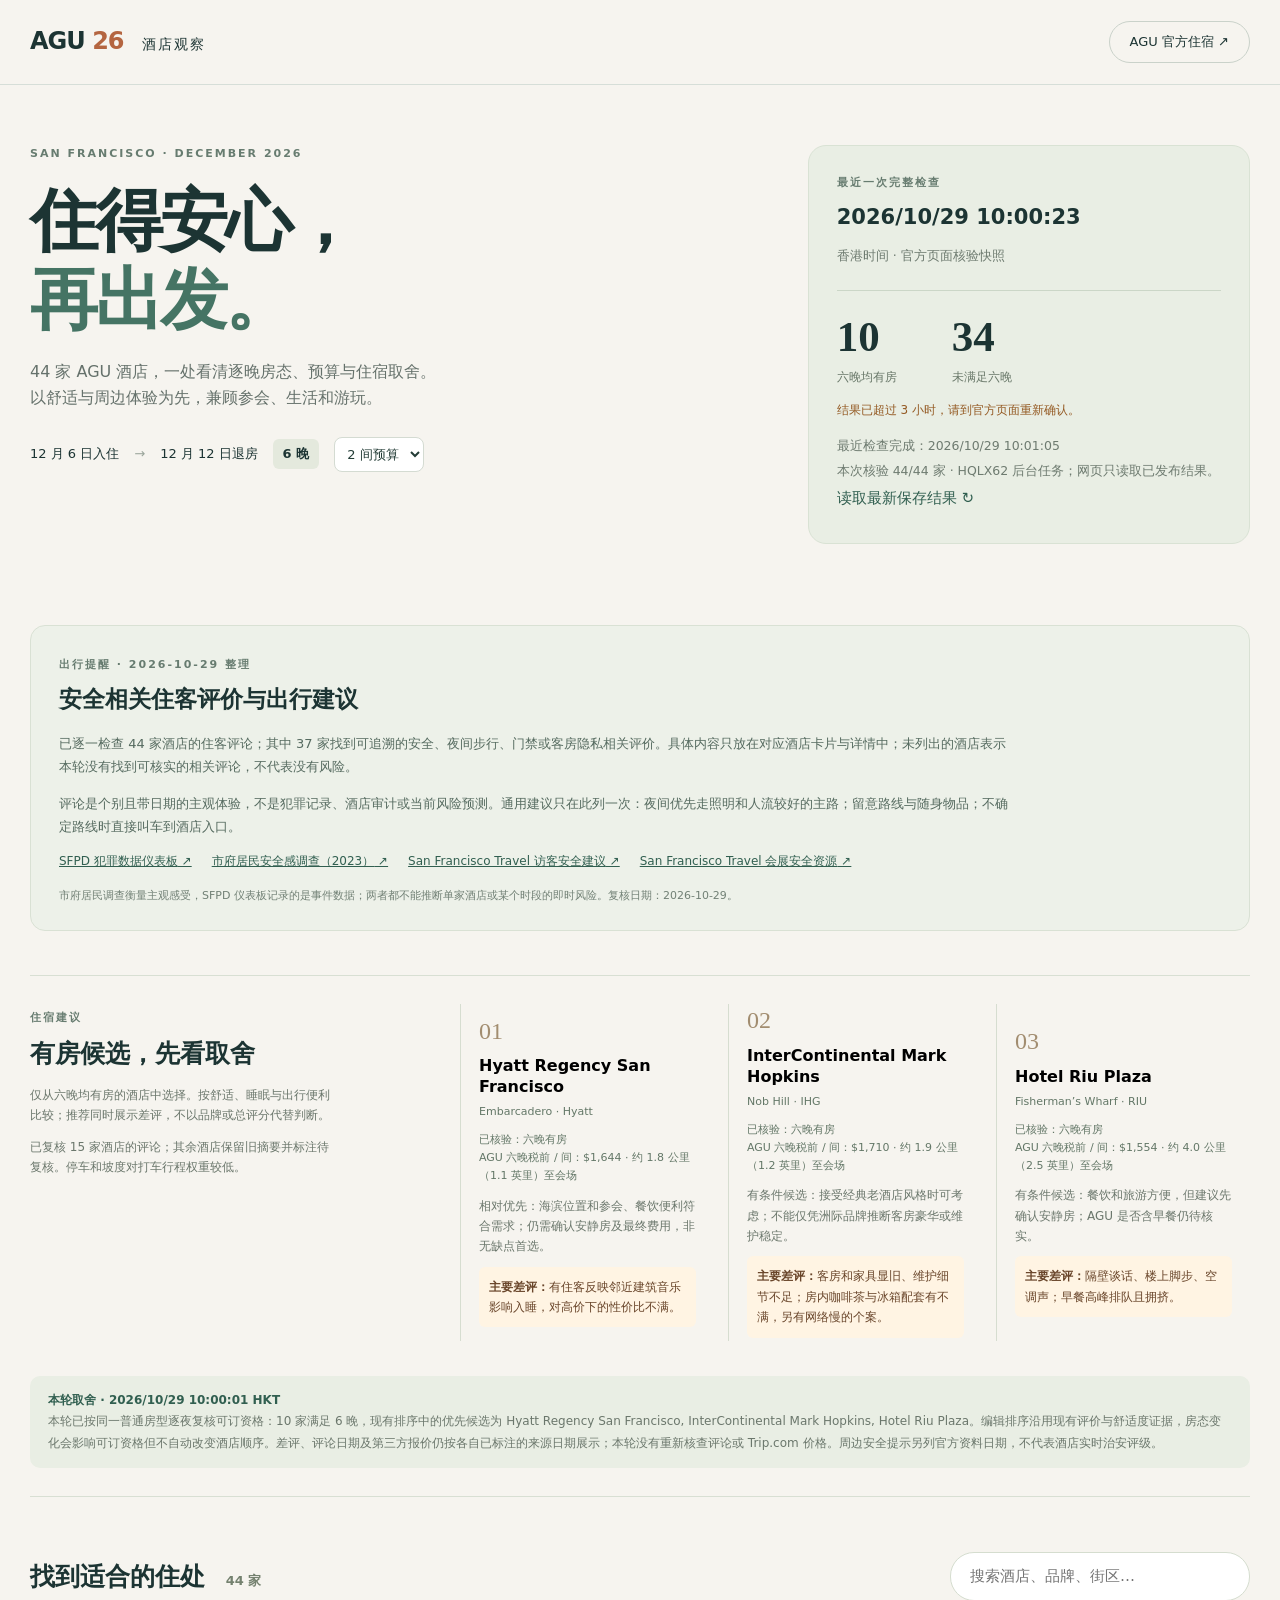
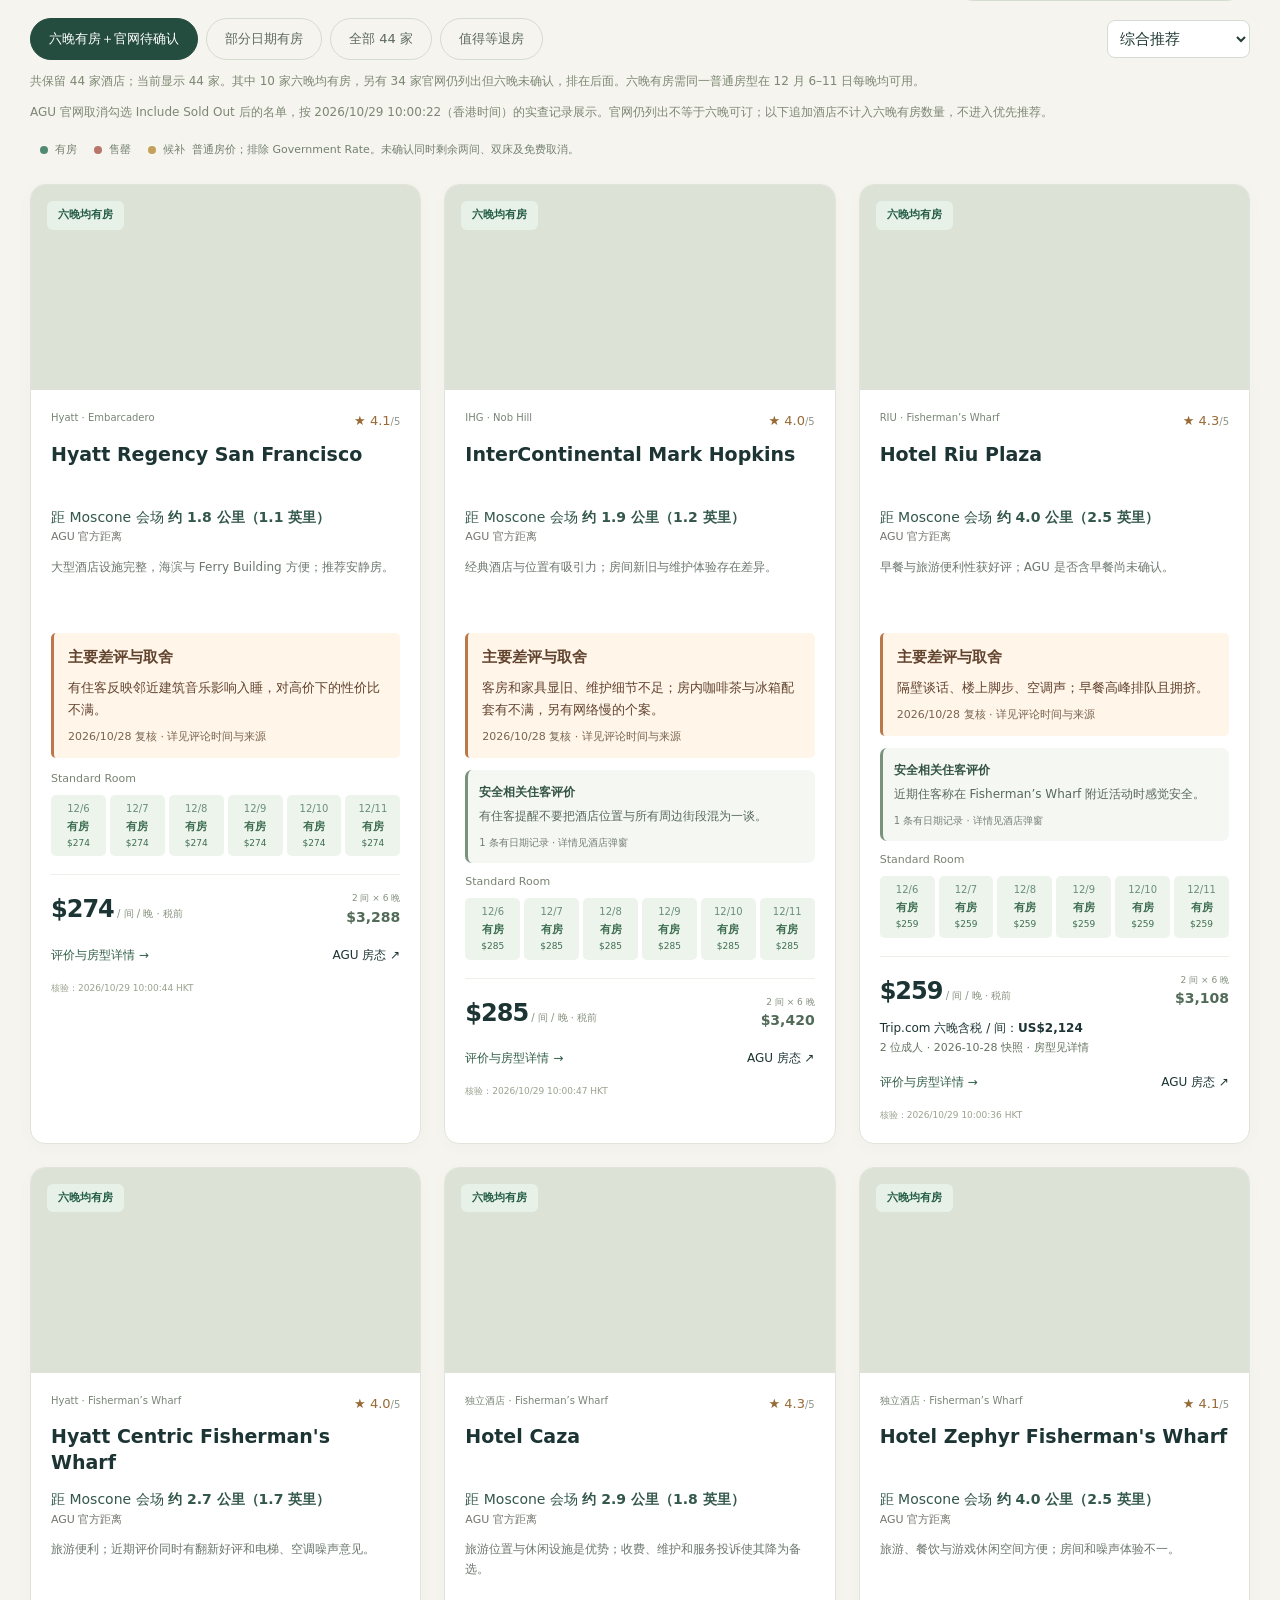
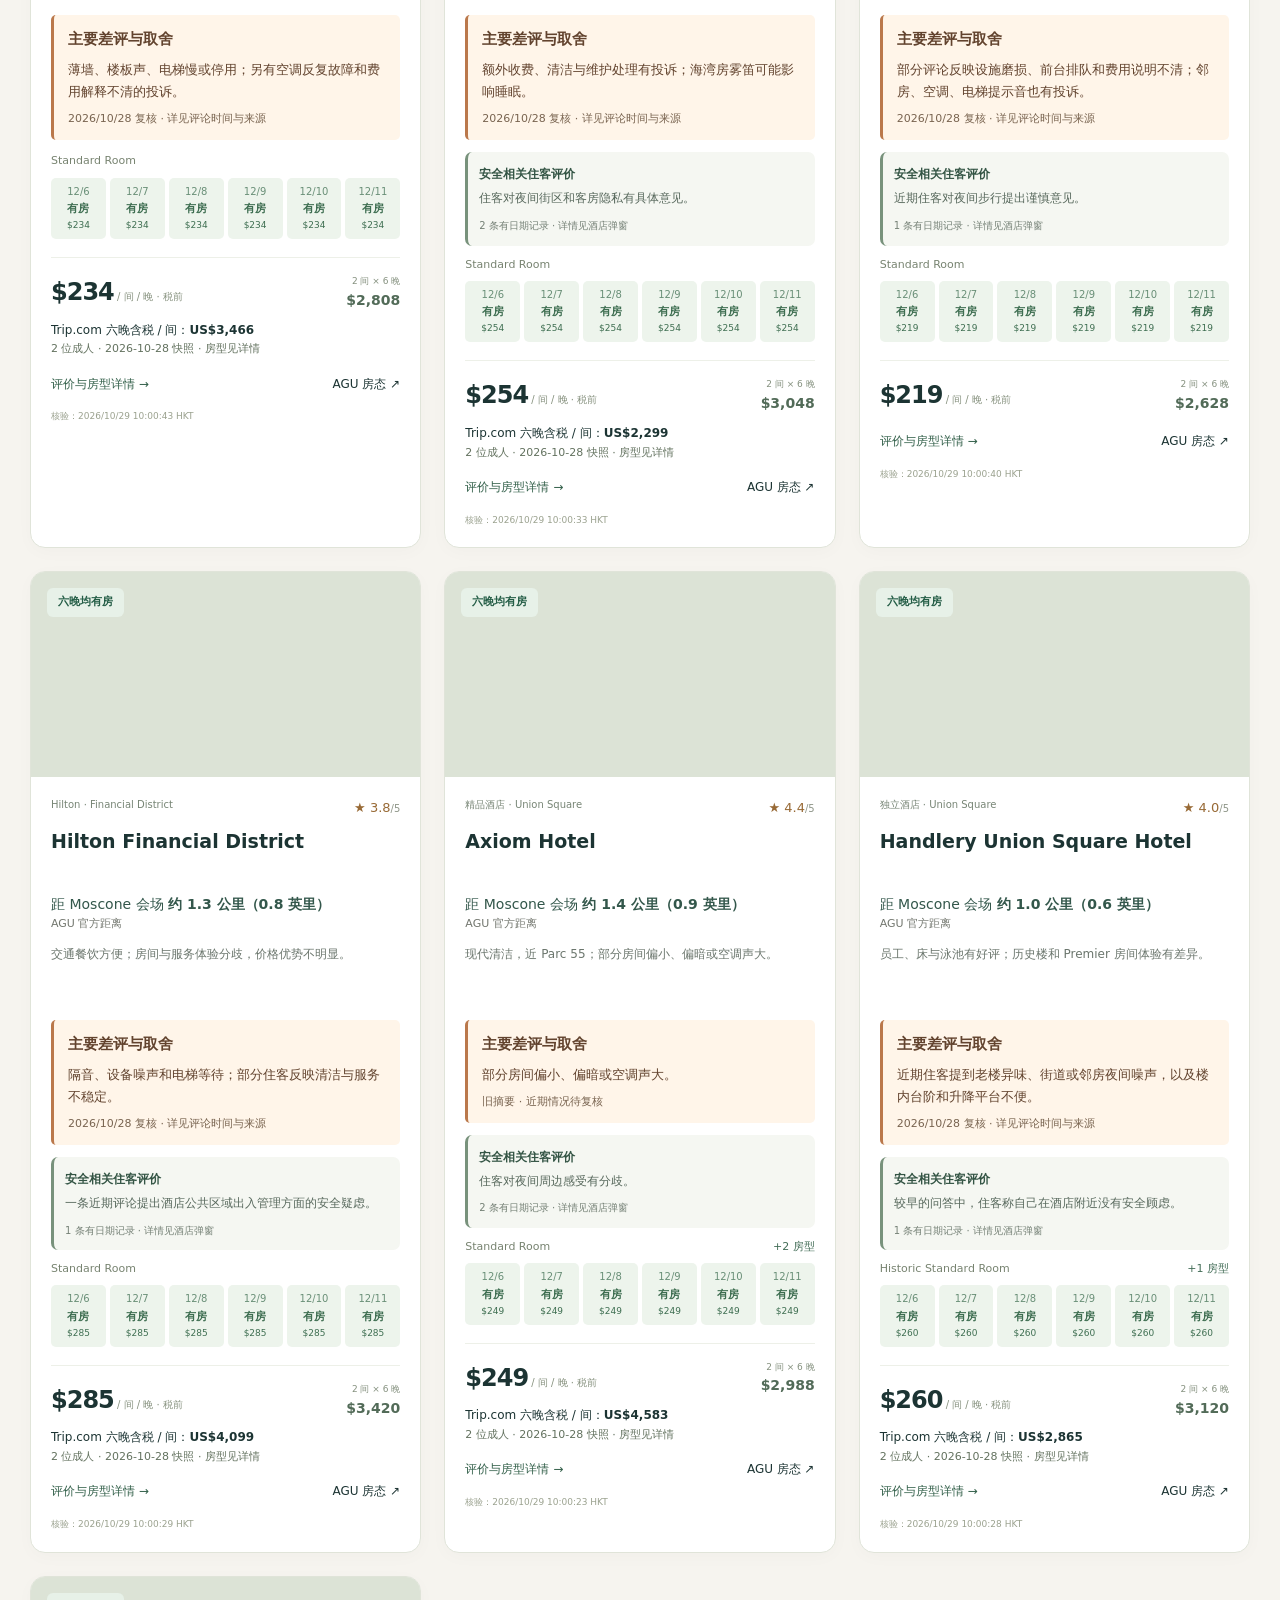
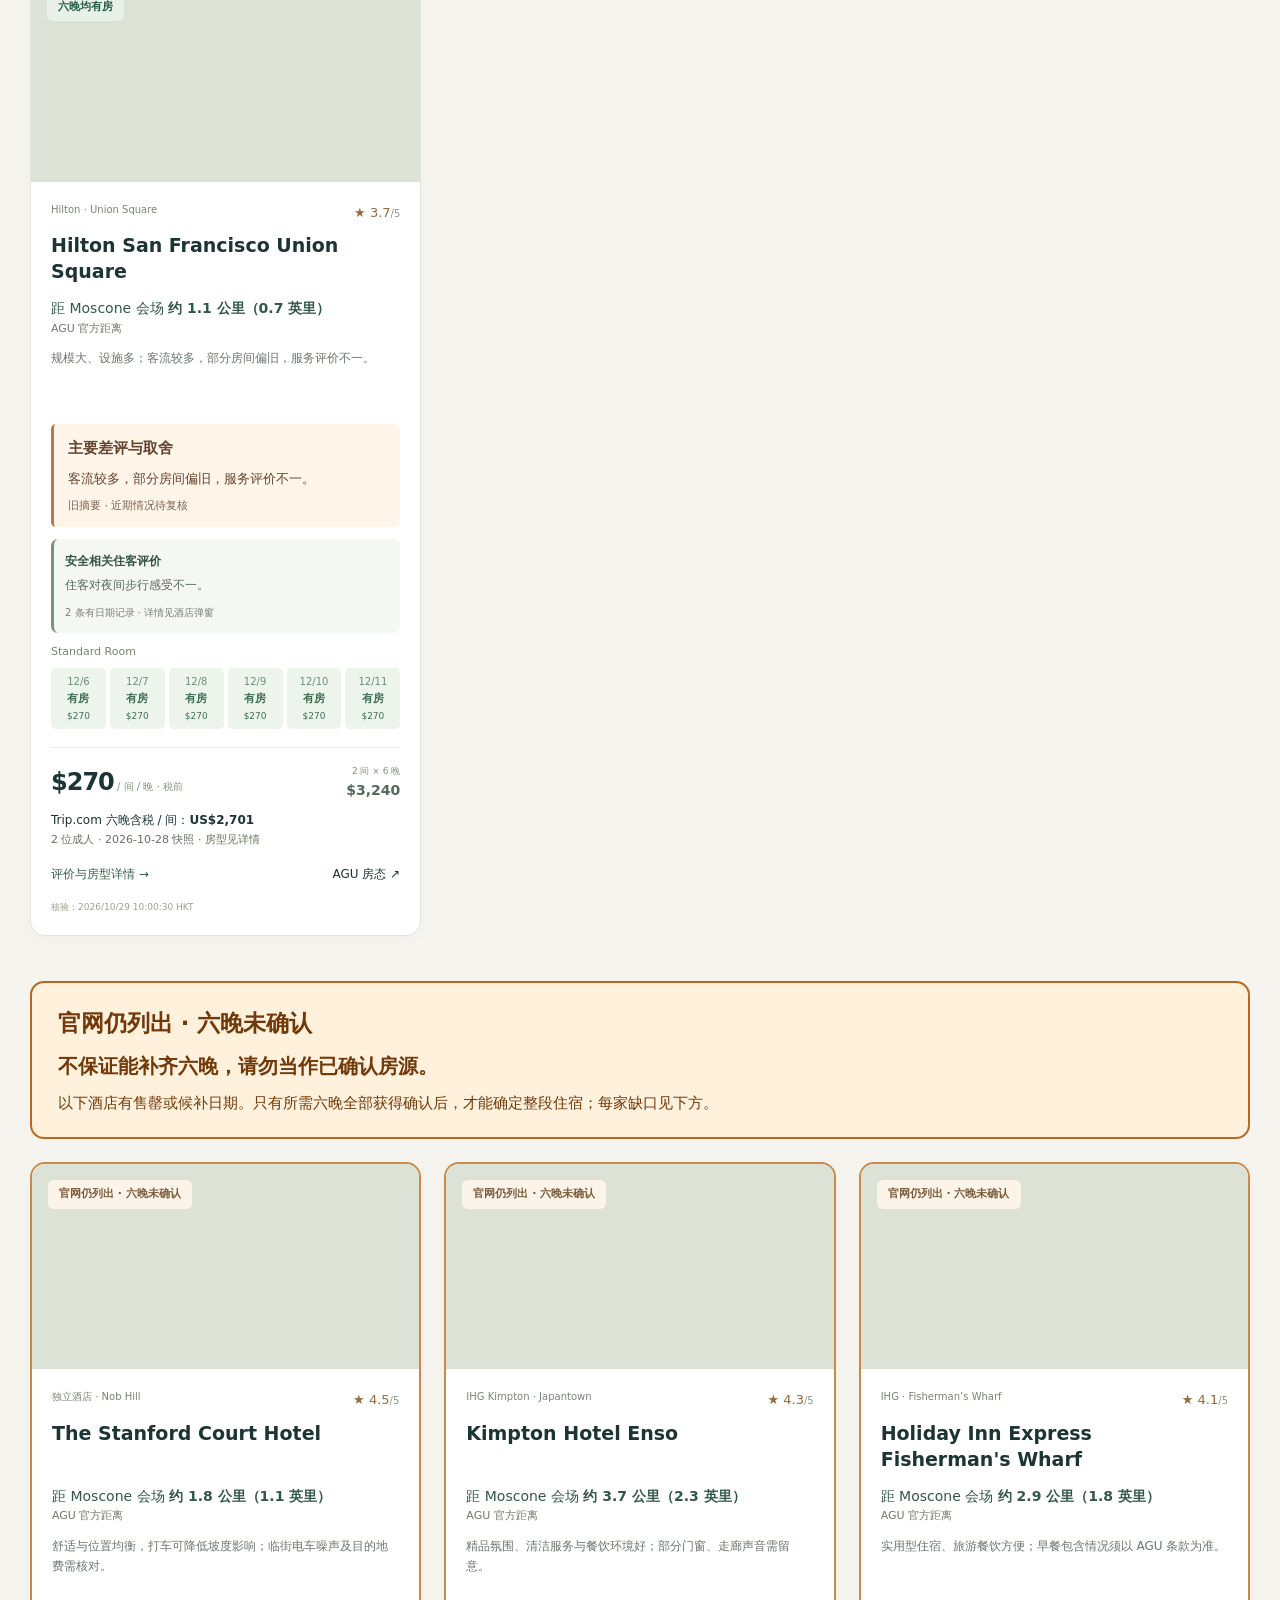
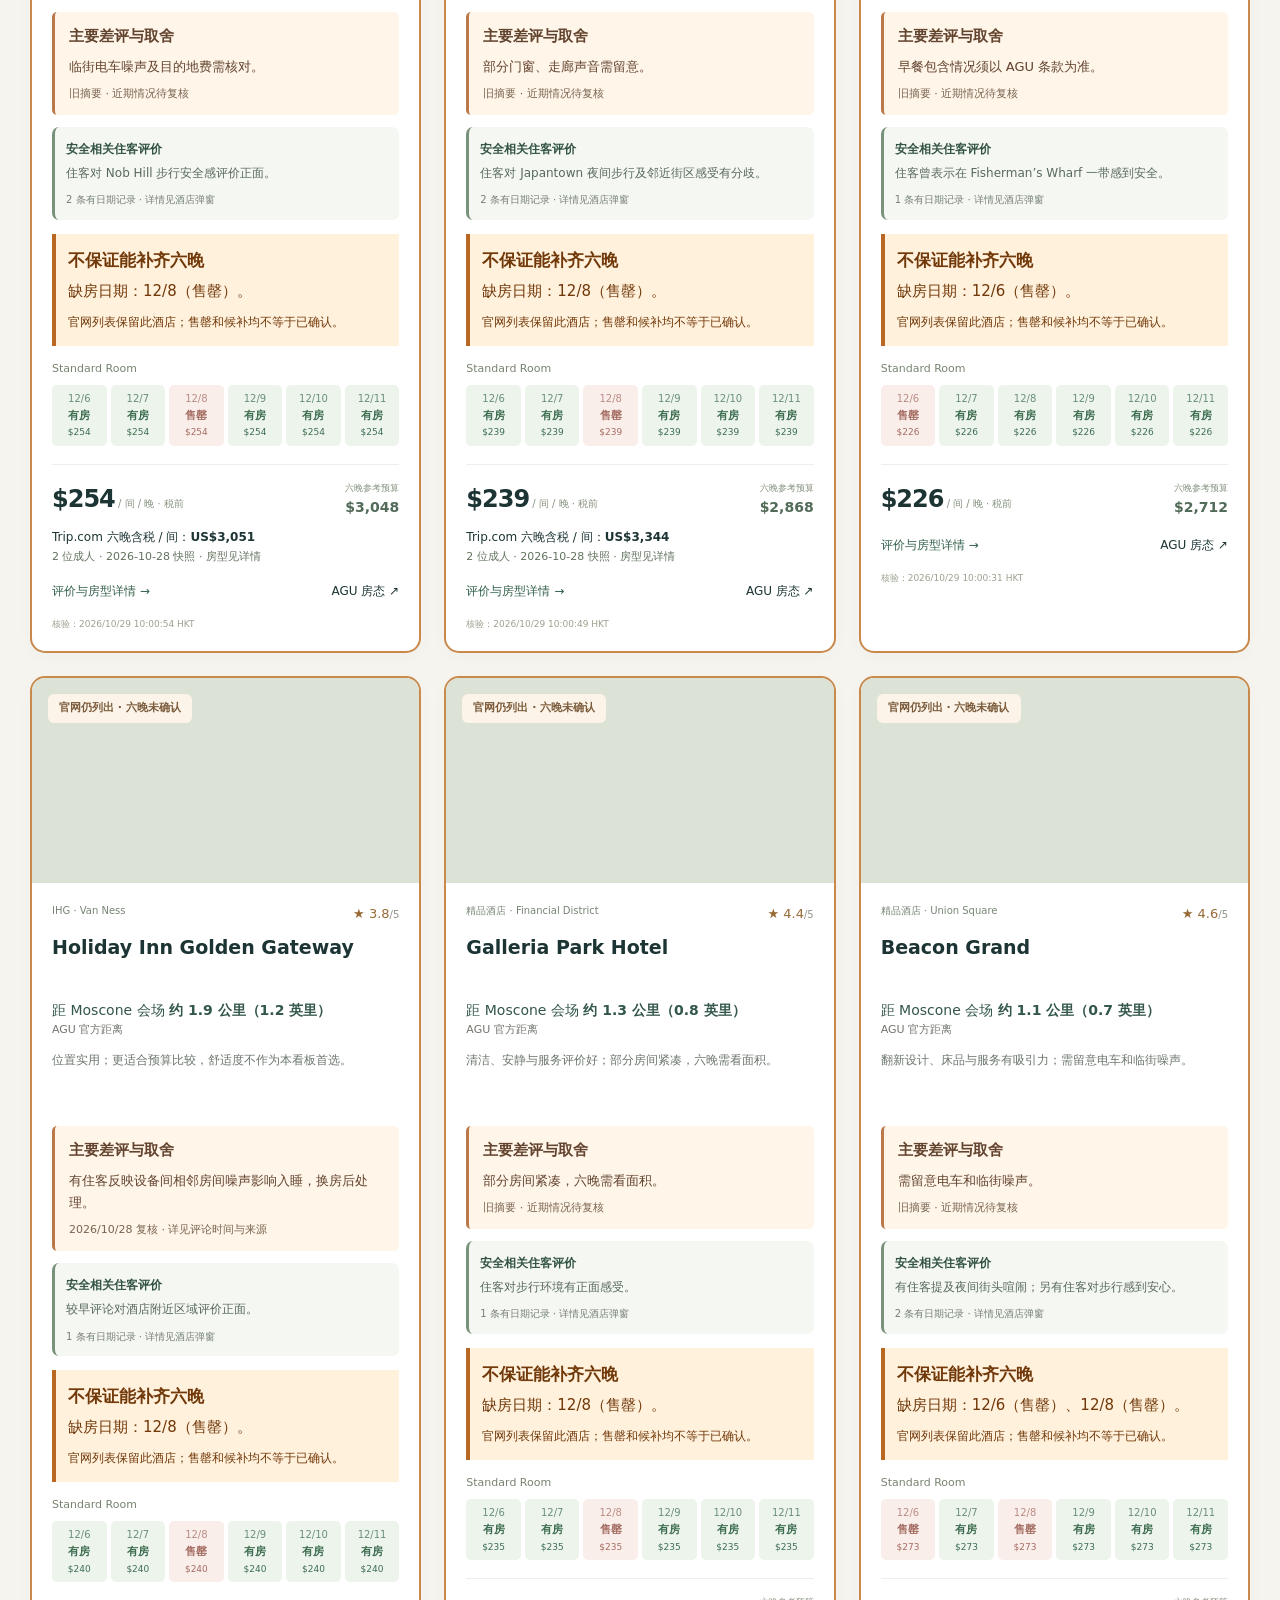
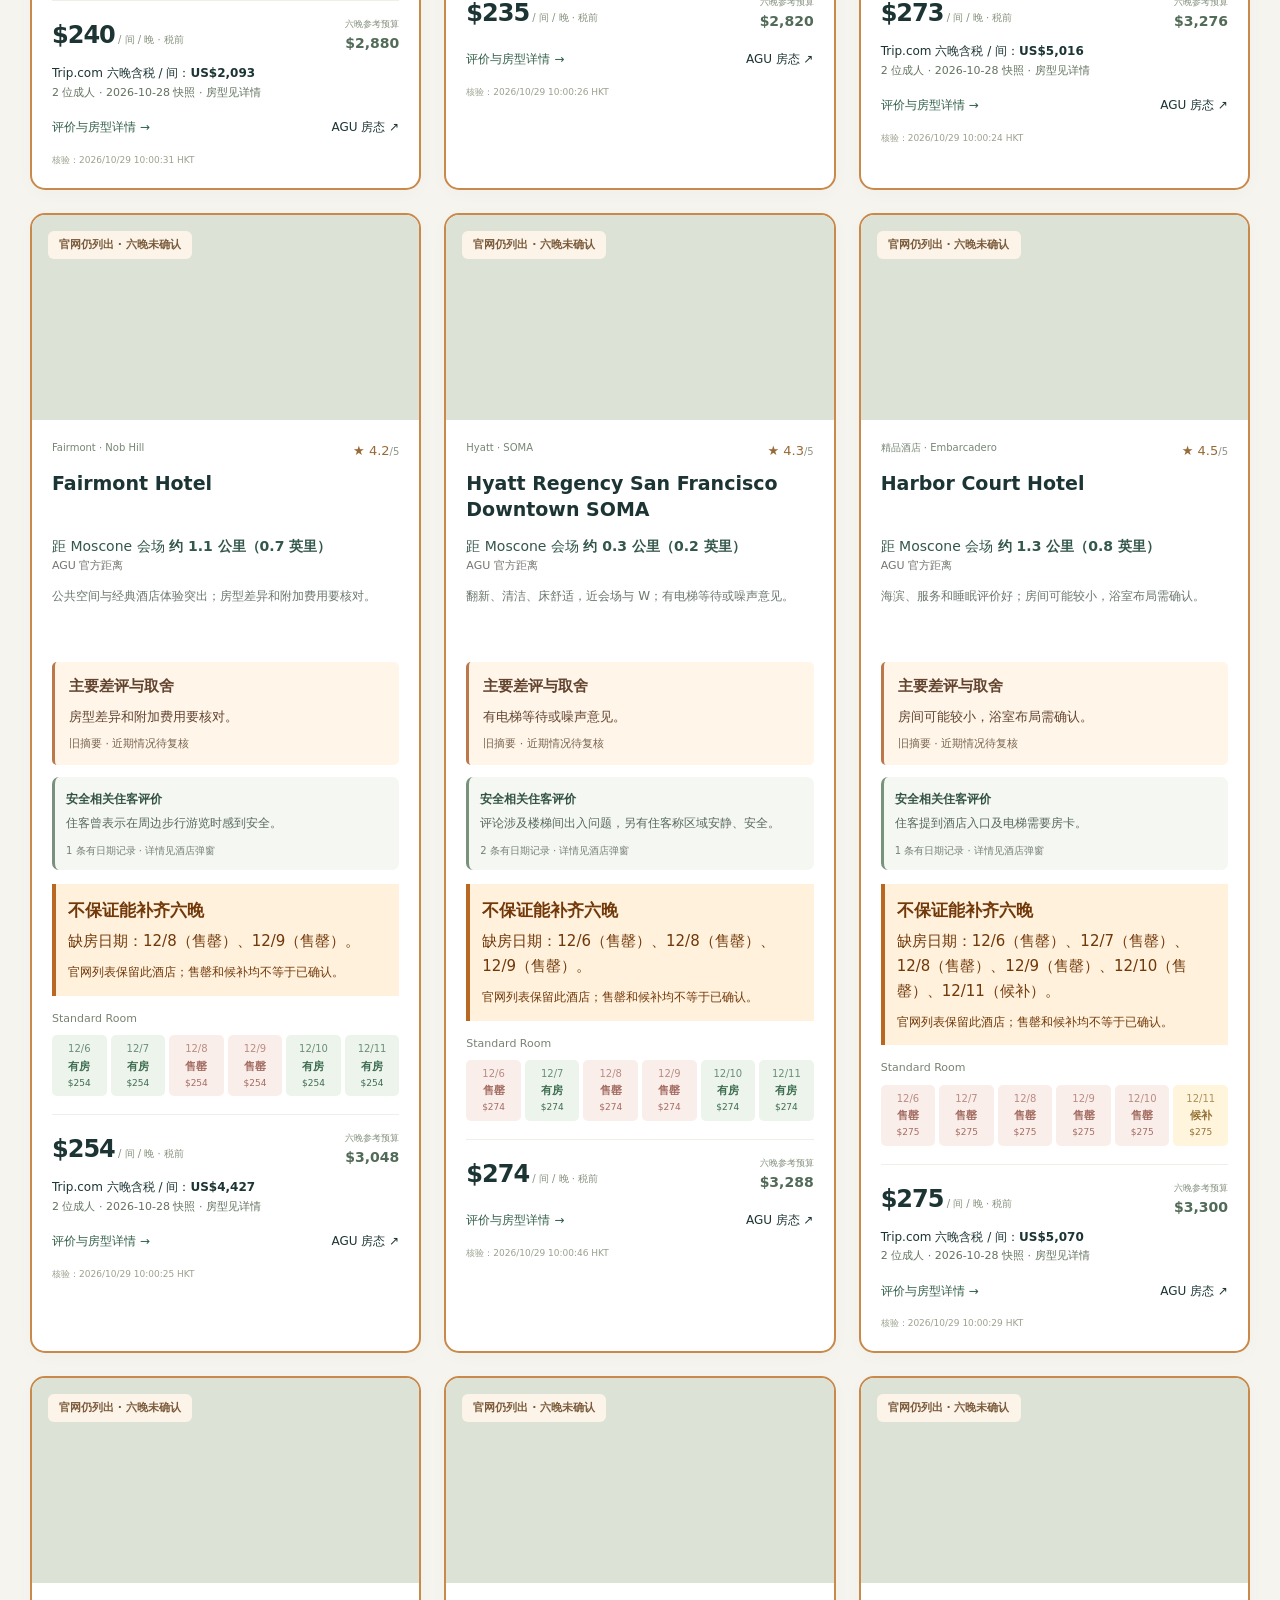
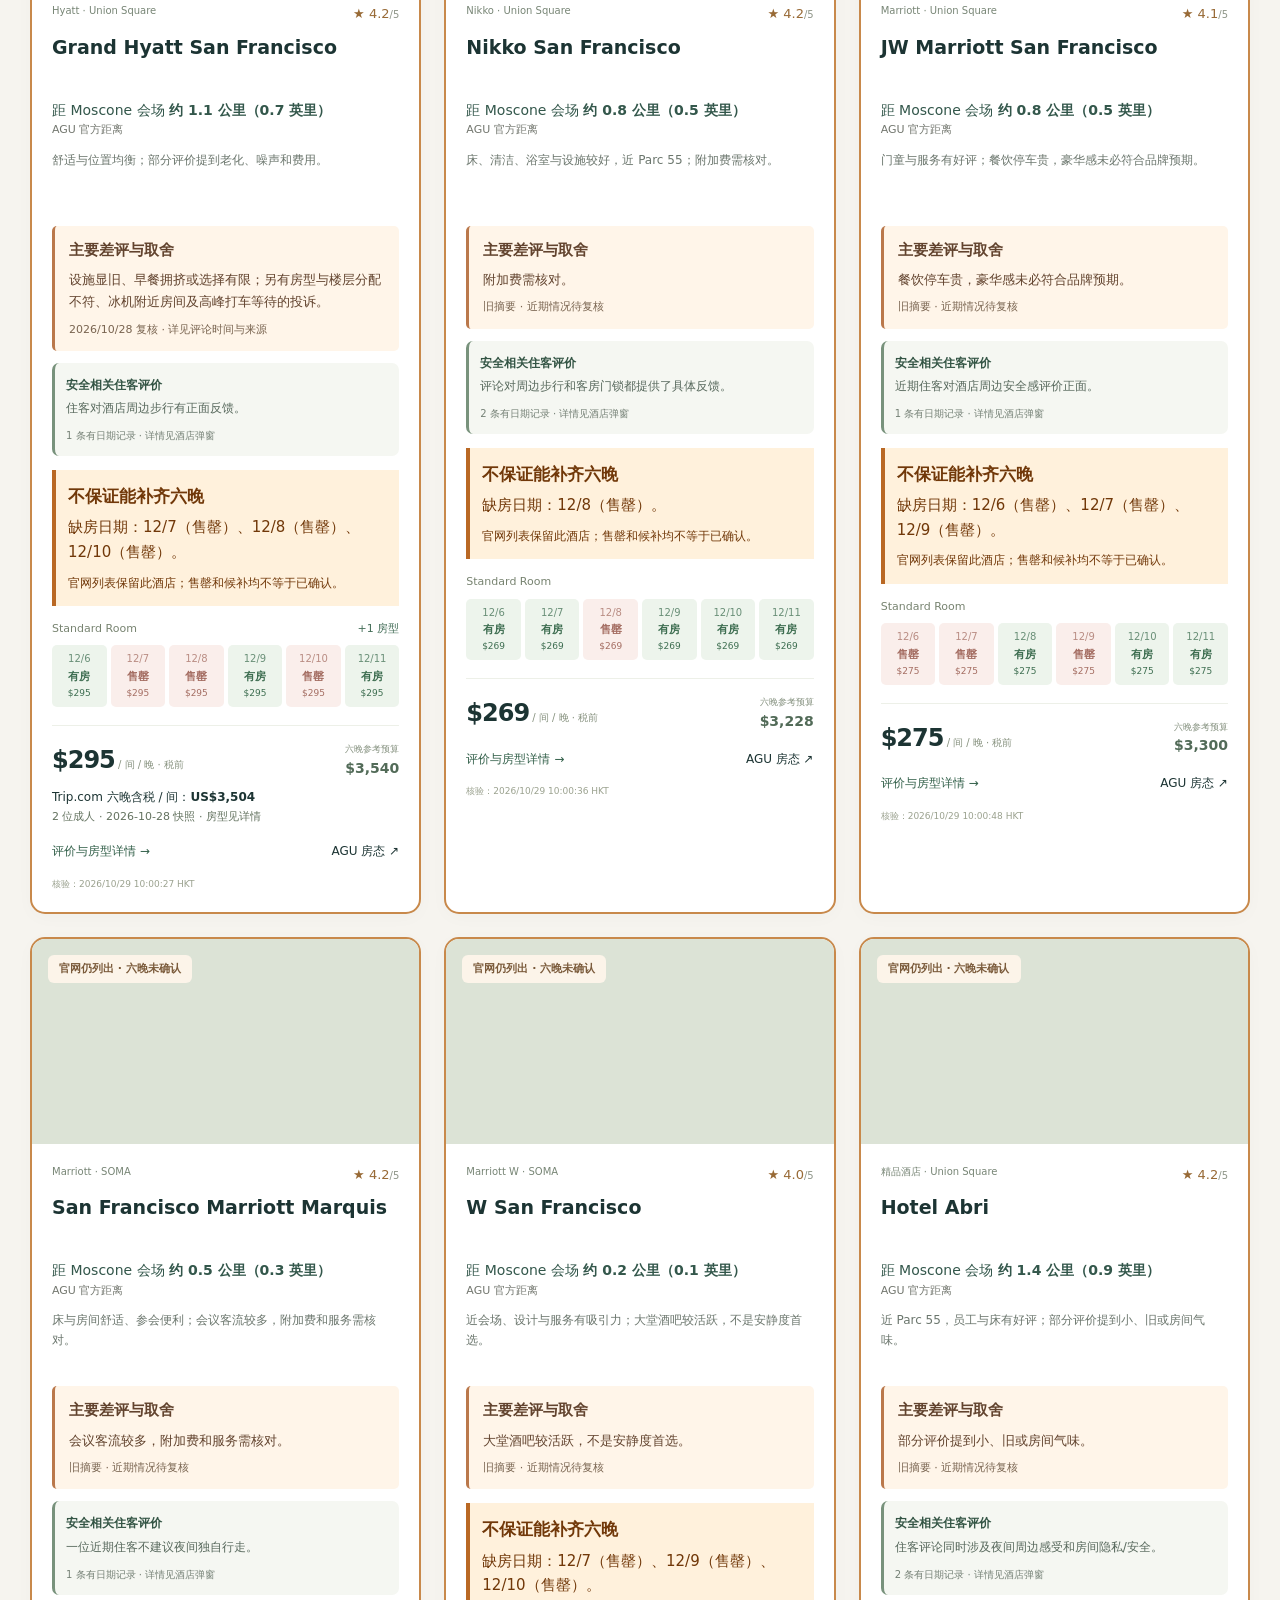
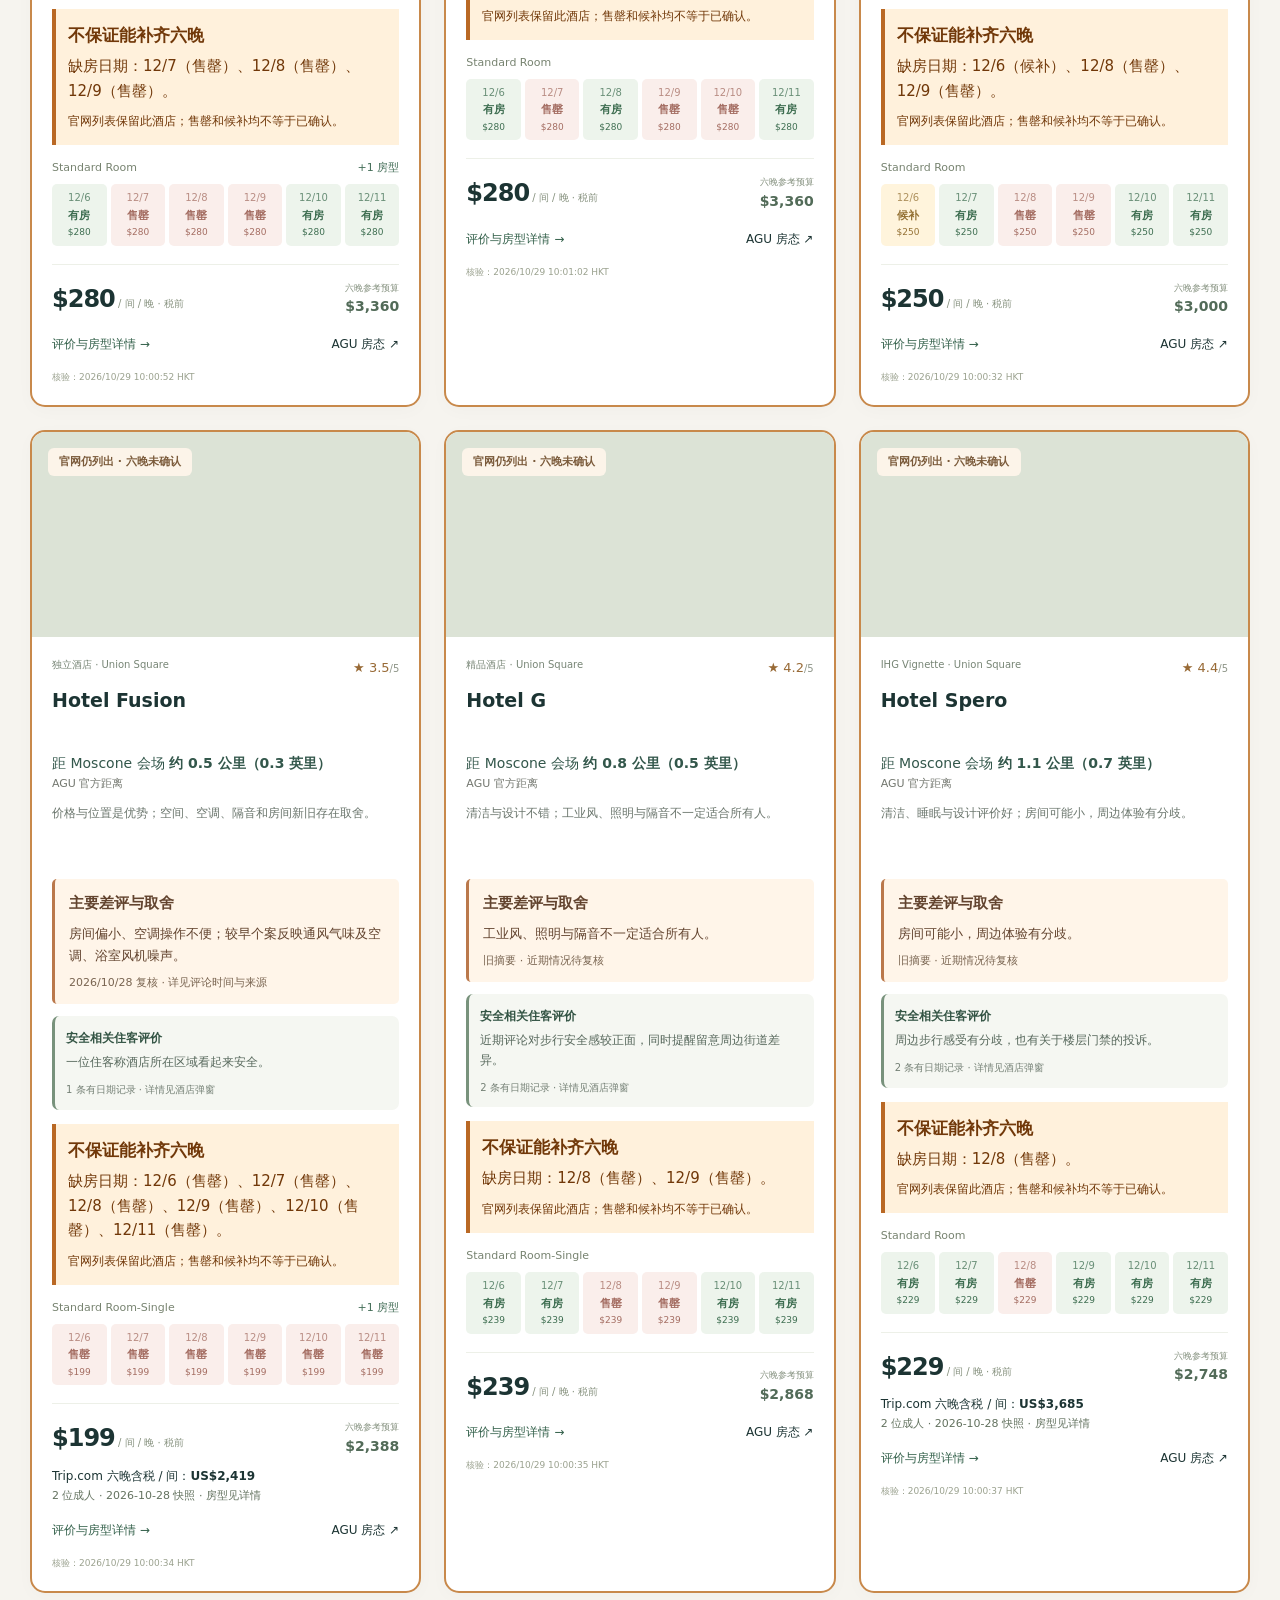
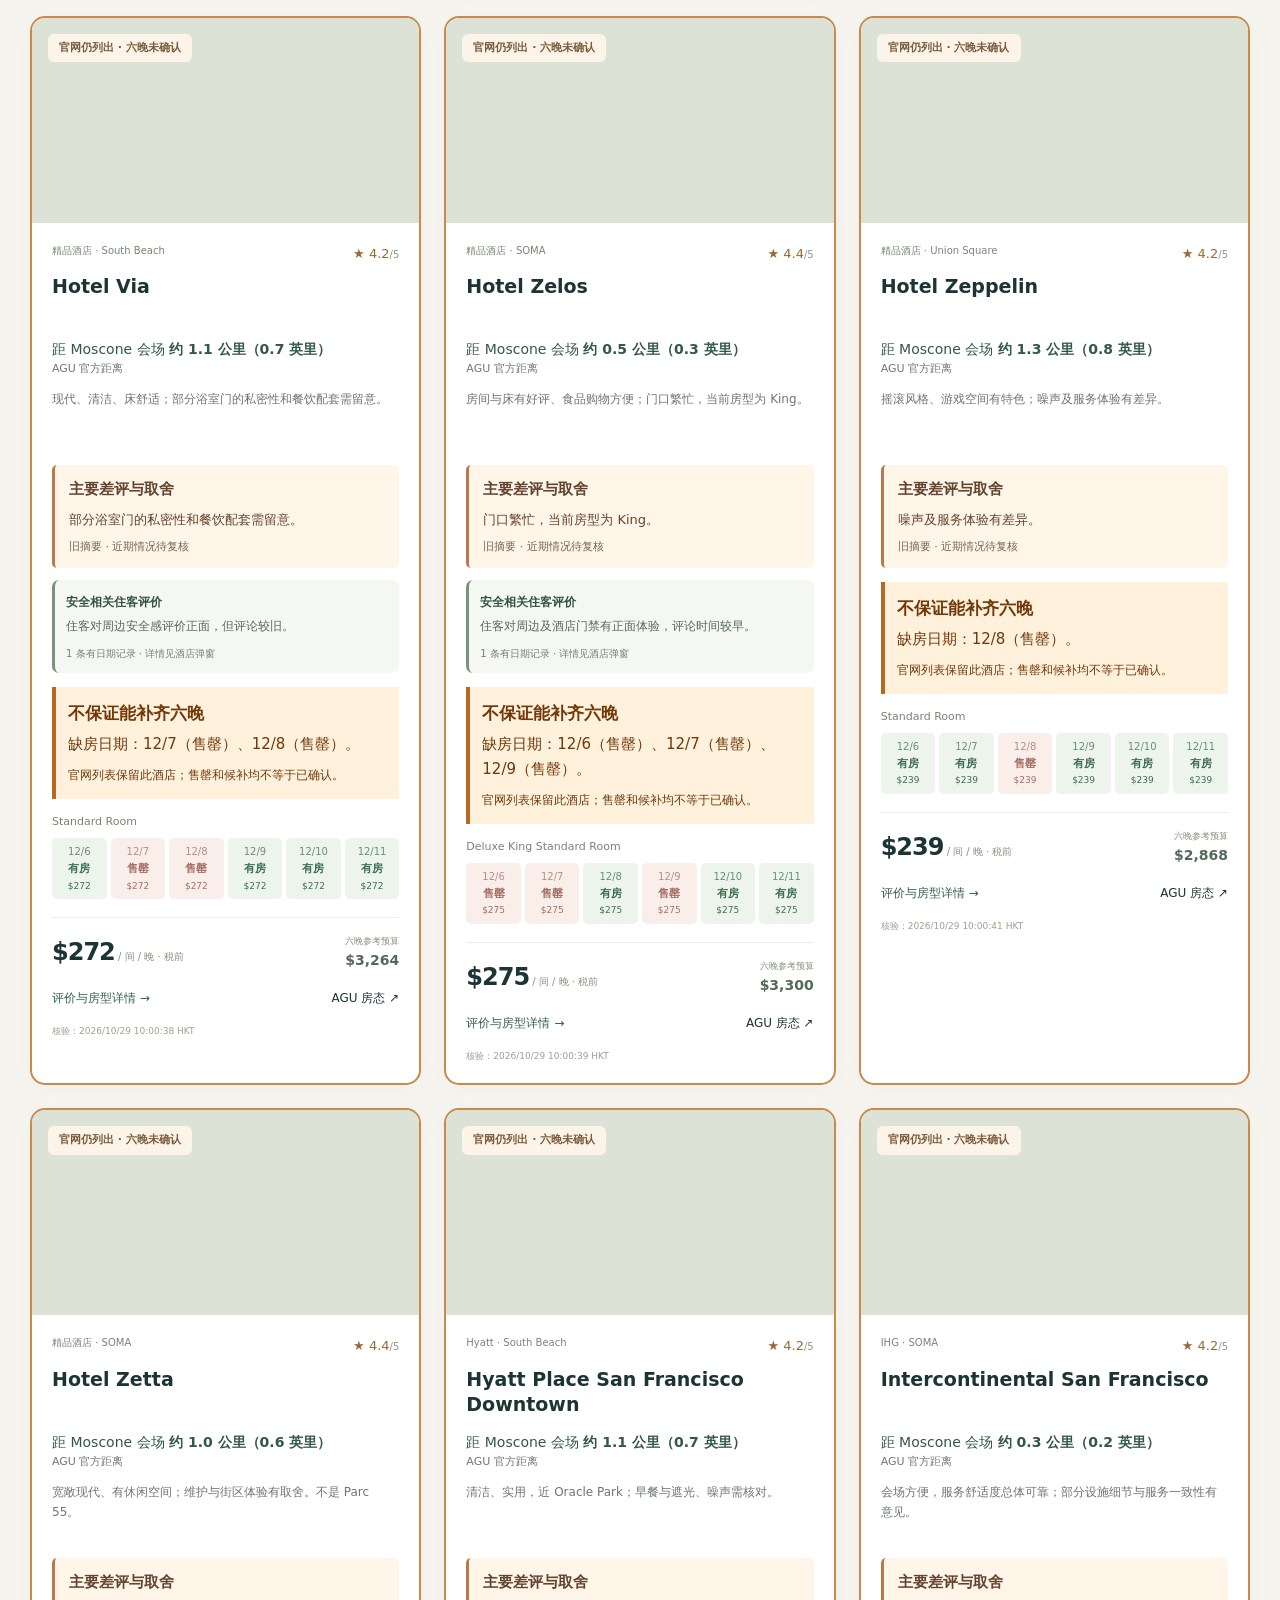
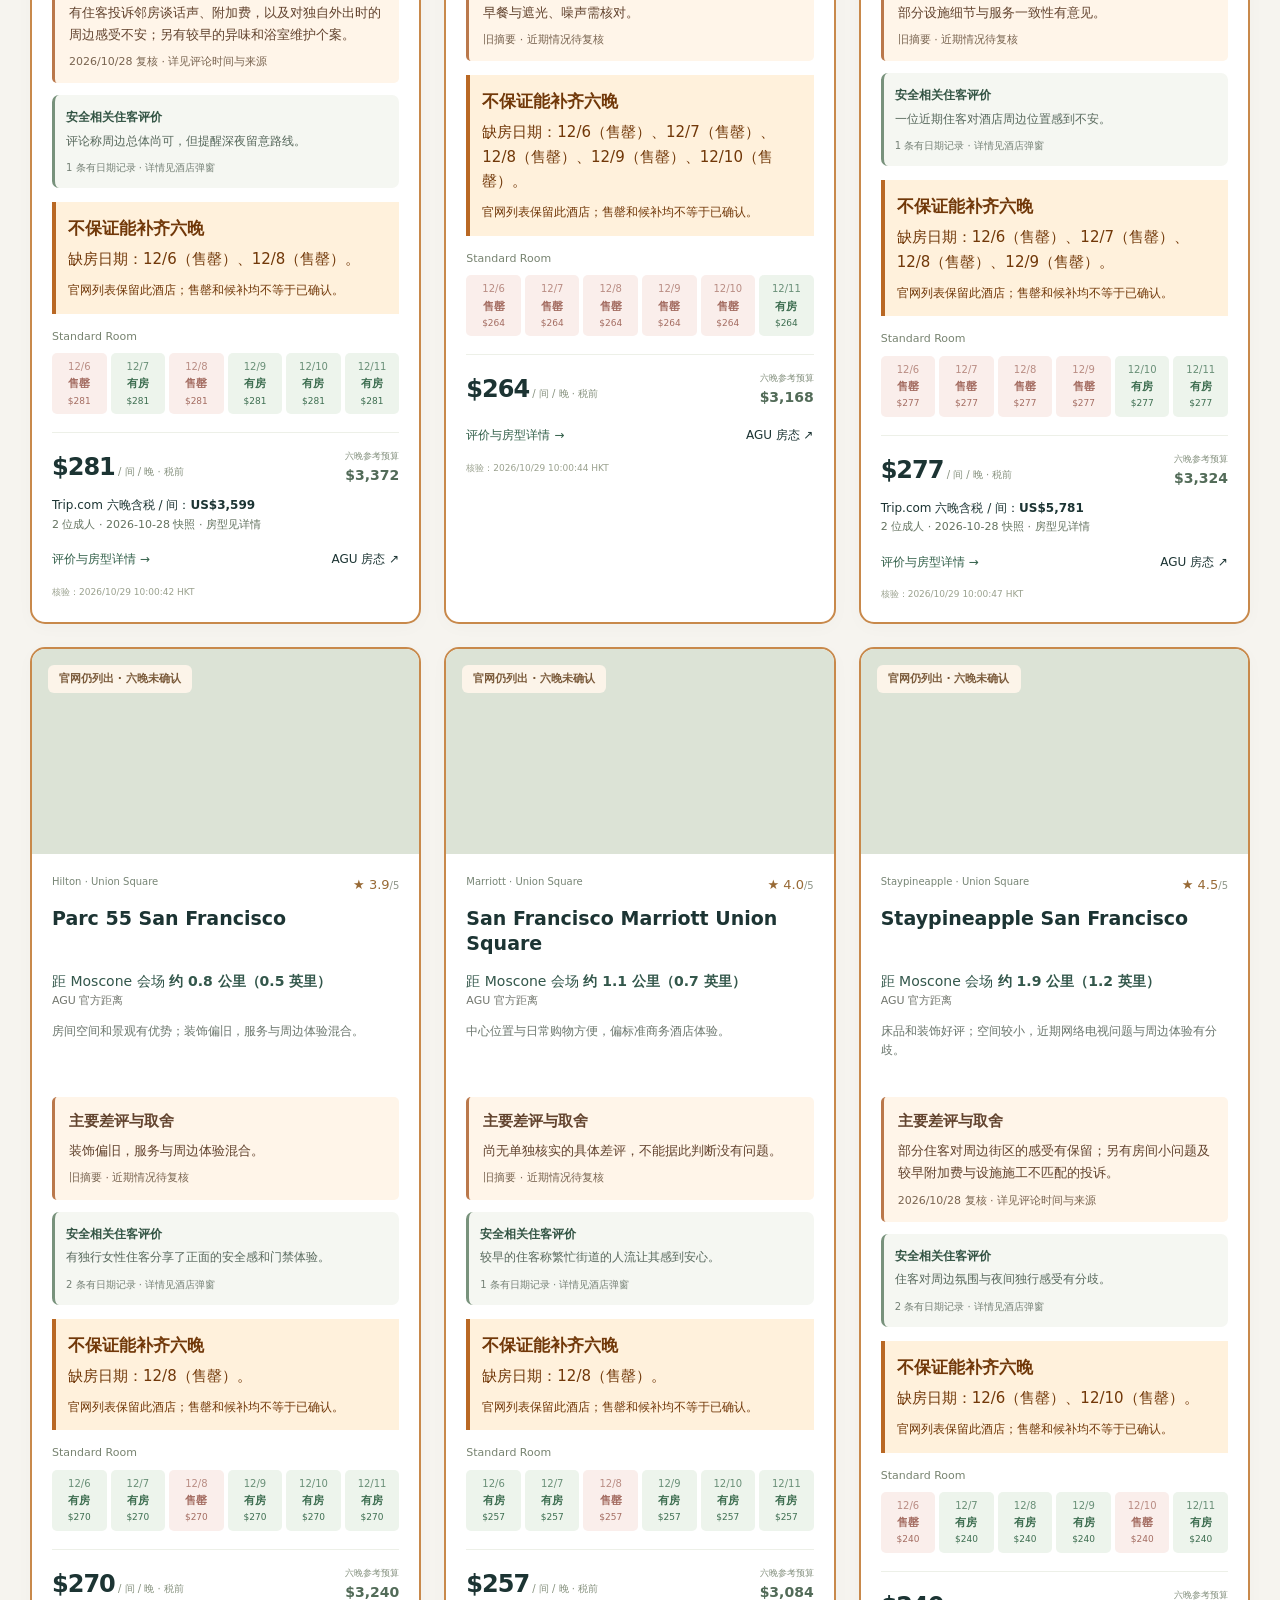
==== commit 423beb01: "Publish per-hotel safety reviews" ====
--- a/docs/index.html
+++ b/docs/index.html
@@ -1,3 +1,3 @@
-<!doctype html><html lang="zh-CN"><head><meta charset="UTF-8"><meta name="viewport" content="width=device-width,initial-scale=1"><title>AGU 2026 酒店观察</title>  <script type="module" crossorigin src="./assets/index-B0kgoblY.js"></script>
-  <link rel="stylesheet" crossorigin href="./assets/index-EIbMpk0S.css">
-</head><body><div id="root"></div></body></html>+<!doctype html><html lang="zh-CN"><head><meta charset="UTF-8"><meta name="viewport" content="width=device-width,initial-scale=1"><title>AGU 2026 酒店观察</title>  <script type="module" crossorigin src="./assets/index-CLiUOcP6.js"></script>
+  <link rel="stylesheet" crossorigin href="./assets/index-DtA2aqCr.css">
+</head><body><div id="root"></div></body></html>
--- a/docs/assets/index-DtA2aqCr.css
+++ b/docs/assets/index-DtA2aqCr.css
@@ -0,0 +1,2 @@
+*{box-sizing:border-box}body{color:#1c3433;background:#f6f4ef;margin:0;font:15px/1.65 system-ui,-apple-system,Segoe UI,sans-serif}button,input,select{font:inherit}button,a,input,select{outline-offset:4px}button{cursor:pointer}a{color:inherit;text-decoration:none}header{border-bottom:1px solid #d6ded8;justify-content:space-between;align-items:center;max-width:1320px;height:85px;margin:auto;padding:0 30px;display:flex}.wordmark{letter-spacing:-1px;font-size:24px;font-weight:800}.wordmark b{color:#b46540}.wordmark span{letter-spacing:2px;margin-left:18px;font-size:14px;font-weight:500}.official{border:1px solid #cad2ca;border-radius:30px;padding:9px 20px;font-size:13px}main{max-width:1320px;margin:auto;padding:0 30px}.hero{grid-template-columns:1.6fr 1fr;gap:70px;padding:60px 0 45px;display:grid}.eyebrow{letter-spacing:2px;color:#677c70;font-size:11px;font-weight:700}h1{letter-spacing:-3px;margin:19px 0;font-size:68px;line-height:1.16}h1 em{color:#457464;font-family:Georgia,serif;font-style:normal}.intro{color:#65716b;font-size:16px}.trip{flex-wrap:wrap;align-items:center;gap:15px;margin-top:25px;font-size:13px;display:flex}.trip i{color:#9aa59b;font-style:normal}.trip b{background:#e4e9dd;border-radius:6px;padding:4px 10px}select{color:#233c36;background:#fff;border:1px solid #d4dbd2;border-radius:8px;padding:8px}.hero aside{background:#e9eee4;border:1px solid #d9e2d4;border-radius:18px;align-self:center;padding:28px}.hero aside>strong{margin:8px 0;font-size:21px;display:block}.hero aside>small{color:#6e7b70}.hero aside p{font-size:12px}.hero aside button{color:#315f50;background:0 0;border:0;padding:4px 0}.stats{border-top:1px solid #cbd6c7;gap:55px;margin-top:22px;padding-top:18px;display:flex}.stats b{font-family:Georgia,serif;font-size:43px;line-height:1.3;display:block}.stats span{color:#687768;font-size:12px}.warning{color:#945a23!important}.editorial{border-top:1px solid #d8dfd3;border-bottom:1px solid #d8dfd3;grid-template-columns:1fr 2fr;gap:35px;margin-bottom:38px;padding:28px 0;display:grid}.editorial h2{margin:4px 0;font-size:25px}.editorial p{color:#6b776c;max-width:310px;font-size:12px}.picks{grid-template-columns:repeat(3,1fr);gap:14px;display:grid}.picks button{text-align:left;background:0 0;border:0;border-left:1px solid #d6ddd0;padding:3px 18px}.picks button>span{color:#a28d70;font:24px Georgia}.picks b{margin:10px 0 5px;font-size:16px;line-height:1.3;display:block}.picks small,.picks em{color:#637767;font-size:11px;font-style:normal;display:block}.picks em{margin-top:10px}.list-head{justify-content:space-between;align-items:center;gap:20px;display:flex}.list-head h2{font-size:25px}.list-head small{color:#74816f;margin-left:12px;font-size:13px}.list-head input{background:#fff;border:1px solid #d5ddcf;border-radius:24px;width:300px;padding:11px 19px}.toolbar{justify-content:space-between;align-items:center;gap:20px;display:flex}.toolbar nav{flex-wrap:wrap;gap:8px;display:flex}.toolbar button{color:#5c6a5f;background:0 0;border:1px solid #d4ddcd;border-radius:22px;padding:9px 18px;font-size:13px}.toolbar button.active{color:#fff;background:#244d40;border-color:#244d40}.legend{color:#738070;flex-wrap:wrap;align-items:center;gap:7px;margin:18px 0 25px;font-size:11px;display:flex}.dot{border-radius:50%;width:8px;height:8px;margin-left:10px}.dot.A{background:#4f8b73}.dot.S{background:#b87569}.dot.W{background:#c4a05b}.grid{grid-template-columns:repeat(3,minmax(0,1fr));gap:23px;display:grid}article{background:#fff;border:1px solid #e0e4d9;border-radius:15px;overflow:hidden;box-shadow:0 4px 18px #263d2906}.photo{background:#dce3d6;border:0;width:100%;height:205px;padding:0;display:block;position:relative;overflow:hidden}.photo img{object-fit:cover;width:100%;height:100%;transition:transform .3s}.photo:hover img{transform:scale(1.035)}.badge{color:#7a5a3a;background:#fcf4e9;border-radius:6px;padding:5px 11px;font-size:11px;font-weight:700;position:absolute;top:16px;left:16px}.badge.good{color:#245d46;background:#e7f1e8}.card{padding:20px}.meta{color:#778575;justify-content:space-between;gap:8px;font-size:10px;display:flex}.meta>span{color:#986a36;white-space:nowrap;font-size:13px}.meta small{color:#8e9588;font-size:10px}h3{margin:10px 0;font-size:19px;line-height:1.35}.card h3{min-height:52px}.card h3 button{text-align:left;font:inherit;color:inherit;background:0 0;border:0;padding:0}.review{color:#6b766d;min-height:60px;margin:8px 0 15px;font-size:12px}.room{color:#778370;justify-content:space-between;margin-bottom:7px;font-size:11px;display:flex}.room b{color:#446e58;font-weight:500}.nights{grid-template-columns:repeat(6,1fr);gap:4px;display:grid}.night{text-align:center;border-radius:5px;padding:6px 1px;font-size:10px}.night small,.night strong,.night span{display:block}.night small{opacity:.75;font-size:10px}.night strong{font-size:11px;font-weight:600}.night span{font-size:9px}.night.A{color:#3e6e51;background:#edf4ec}.night.S{color:#a46d62;background:#faeeeb}.night.W{color:#947134;background:#fff4dc}.night.U{color:#777;background:#eee}.price{border-top:1px solid #edf0e8;justify-content:space-between;align-items:center;gap:8px;margin-top:18px;padding-top:15px;display:flex}.price strong{letter-spacing:-1px;font-size:24px}.price small{color:#86917e;font-size:10px}.price>span{text-align:right;color:#84907e;font-size:9px}.price>span b{color:#526b58;font-size:14px;display:block}.card-actions{justify-content:space-between;margin-top:16px;display:flex}.card-actions button{color:#34614b;background:0 0;border:0;padding:0;font-size:12px}.card-actions a{font-size:12px}.checked{color:#9aa18e;margin-top:15px;font-size:9px;display:block}.notes{border-top:1px solid #d8dfd1;margin:65px 0 40px;padding-top:25px}.notes h2{font-size:21px}.notes>div{grid-template-columns:repeat(2,1fr);gap:8px 50px;display:grid}.notes p{color:#74806e;font-size:12px}.notes b{color:#465f4b;margin-bottom:5px;display:block}footer{color:#85917d;border-top:1px solid #d8dfd1;justify-content:space-between;padding:25px 0 40px;font-size:11px;display:flex}.notice{background:#fff0cf;border:1px solid #dfd3aa;border-radius:8px;padding:12px 20px;font-size:13px}.notice button{float:right;background:0 0;border:0}.overlay{-webkit-backdrop-filter:blur(3px);backdrop-filter:blur(3px);z-index:10;background:#14251f99;justify-content:center;align-items:center;padding:25px;display:flex;position:fixed;inset:0}.dialog{background:#fcfcf7;border-radius:18px;width:100%;max-width:850px;max-height:92vh;position:relative;overflow:auto}.close{z-index:1;background:#fff;border:0;border-radius:50%;width:38px;height:38px;font-size:25px;position:absolute;top:15px;right:15px}.detail-photo{object-fit:cover;background:#dce3d6;width:100%;height:260px}.detail-body{padding:30px}.detail-body h2{margin:10px 0;font-size:30px;line-height:1.2}.detail-body p{font-size:14px}.room-detail{padding:10px 0}.room-detail>b{margin-bottom:8px;font-size:13px;display:block}.detail-body .night{padding:10px}.detail-body .night span{font-size:12px}.detail-links{flex-wrap:wrap;gap:10px;margin:25px 0;display:flex}.detail-links a,.detail-links button{color:#335940;background:#fff;border:1px solid #cdd9c5;border-radius:6px;padding:9px 13px;font-size:12px}.detail-links .primary{color:#fff;background:#244d40}.muted{color:#7b8873;font-size:12px!important}.empty{text-align:center;padding:60px}button:disabled{opacity:.6}@media (width<=1000px){.hero{gap:30px}h1{font-size:55px}.grid{grid-template-columns:repeat(2,minmax(0,1fr))}.editorial{grid-template-columns:1fr}.picks{gap:8px}}@media (width<=640px){header{height:72px;padding:0 18px}.wordmark span{margin-left:9px;font-size:11px}.official{padding:6px 10px;font-size:11px}main{padding:0 18px}.hero{grid-template-columns:1fr;gap:20px;padding:32px 0}h1{font-size:48px}.intro{font-size:13px}.hero aside{padding:20px}.stats{gap:55px}.hero aside>strong{font-size:18px}.picks{grid-template-columns:1fr}.picks button{padding:10px 15px}.picks b{margin-left:12px;display:inline}.picks small,.picks em{margin-left:42px}.grid{grid-template-columns:1fr}.list-head{flex-direction:column;align-items:stretch;gap:4px}.list-head input{width:100%;margin-bottom:18px}.toolbar{flex-direction:column;align-items:flex-start;gap:12px}.toolbar button{padding:7px 12px;font-size:12px}.photo{height:220px}.card h3,.review{min-height:0}.notes>div{grid-template-columns:1fr;gap:0}footer{display:block}footer span{margin-top:8px;display:block}.overlay{padding:10px}.detail-body{padding:20px}.detail-body h2{font-size:25px}.detail-photo{height:210px}}.venue-distance{color:#33574b;margin:12px 0;font-size:14px;line-height:1.6}.venue-distance strong{font-weight:600}.venue-distance small{color:#72766e;font-size:11px;display:block}.ota-summary{background:#eaf0e7;border-radius:16px;margin:30px 0;padding:25px}.ota-summary h2{margin:6px 0}.ota-table-wrap{overflow-x:auto}.ota-summary table{border-collapse:collapse;width:100%;font-size:13px}.ota-summary th,.ota-summary td{text-align:left;border-bottom:1px solid #ccd8c5;padding:12px}.ota-summary td button{color:inherit;text-align:left;background:0 0;border:0;font-weight:600}.ota-summary small,.ota-card small,.ota-offer small{color:#63725f;font-size:11px;display:block}.ota-card{margin:8px 0;font-size:12px}.ota-offer{background:#eaf0e7;border-radius:12px;margin:18px 0;padding:18px}.ota-offer h3{margin-top:0}.ota-table-wrap{max-height:620px;overflow:auto}.ota-summary thead th{z-index:1;background:#eaf0e7;position:sticky;top:0}.ota-summary td{min-width:110px}.ota-summary td:first-child{min-width:210px}.ota-summary td:last-child{min-width:190px}.unconfirmed-divider{color:#713809;background:#fff1dc;border:2px solid #b96824;border-radius:14px;grid-column:1/-1;margin-top:22px;padding:22px 26px}.unconfirmed-divider h2{margin:0 0 8px}.unconfirmed-divider strong{font-size:20px}.unconfirmed-divider p{margin:8px 0 0}.unconfirmed-card{border:2px solid #c8894b}.unconfirmed-warning{color:#713809;background:#fff1dc;border-left:4px solid #b96824;margin:14px 0;padding:12px}.unconfirmed-warning strong{font-size:17px}.unconfirmed-warning p{margin:5px 0}.unconfirmed-warning small{font-size:12px}.review-cautions{color:#62432e;background:#fff5e9;border-left:3px solid #ba784b;border-radius:5px;margin:12px 0;padding:12px 14px}.review-cautions p{min-height:0;margin:7px 0;font-size:13px;line-height:1.7}.review-cautions small{color:#796450;font-size:11px;display:block}.review-sources{flex-wrap:wrap;gap:12px;margin-top:12px;display:flex}.review-sources a{font-size:12px;text-decoration:underline}.picks button{text-align:left;align-self:stretch}.picks .pick-verdict,.picks .pick-caution{margin:10px 0 0;font-size:12px;line-height:1.7}.picks .pick-caution{color:#69452a;background:#fff4e3;border-radius:6px;padding:10px}.editorial{align-items:start}.picks .pick-caution b{font-size:inherit;margin:0;display:inline}.editorial .recommendation-update{background:#e9eee4;border-radius:10px;order:3;grid-column:1/-1;max-width:none;margin:0;padding:14px 18px;line-height:1.8}.recommendation-update b{color:#315f50}.safety-note{color:#4f6254;background:#f5f7f2;border-left:3px solid #78927c;border-radius:7px;margin:14px 0;padding:14px 15px}.safety-note strong{color:#345545;font-size:12px}.safety-note p{color:#58695d;margin:5px 0;font-size:12px}.safety-note small{color:#758176;font-size:10px}.safety-note ul{color:#526356;margin:10px 0;padding-left:20px}.safety-note li{margin:8px 0;font-size:13px;line-height:1.7}.safety-note li b{font-size:12px}.safety-note li em{color:#879286;font-size:11px;font-style:normal}.safety-note a{color:#315f50;font-size:12px;text-decoration:underline}.safety-note.compact{margin:10px 0;padding:9px 11px}.safety-note.compact p{margin:3px 0}.safety-panel{background:#edf1e9;border:1px solid #d9e1d4;border-radius:15px;margin:36px 0 44px;padding:25px 28px}.safety-panel h2{margin:5px 0 12px;font-size:23px}.safety-panel p{color:#566b60;max-width:950px;font-size:13px;line-height:1.8}.safety-panel>small{color:#718075;margin-top:15px;font-size:11px;display:block}.safety-sources{flex-wrap:wrap;gap:10px 20px;margin-top:14px;display:flex}.safety-sources a,.safety-reports a{color:#315f50;font-size:12px;text-decoration:underline}.safety-reports{border-top:1px solid #d9e1d4;margin:16px 0;padding-top:10px}.safety-reports h3{margin:6px 0;font-size:15px}.safety-reports ul{color:#566b60;margin:8px 0;padding-left:20px}.safety-reports li{margin:7px 0;font-size:12px;line-height:1.7}
+
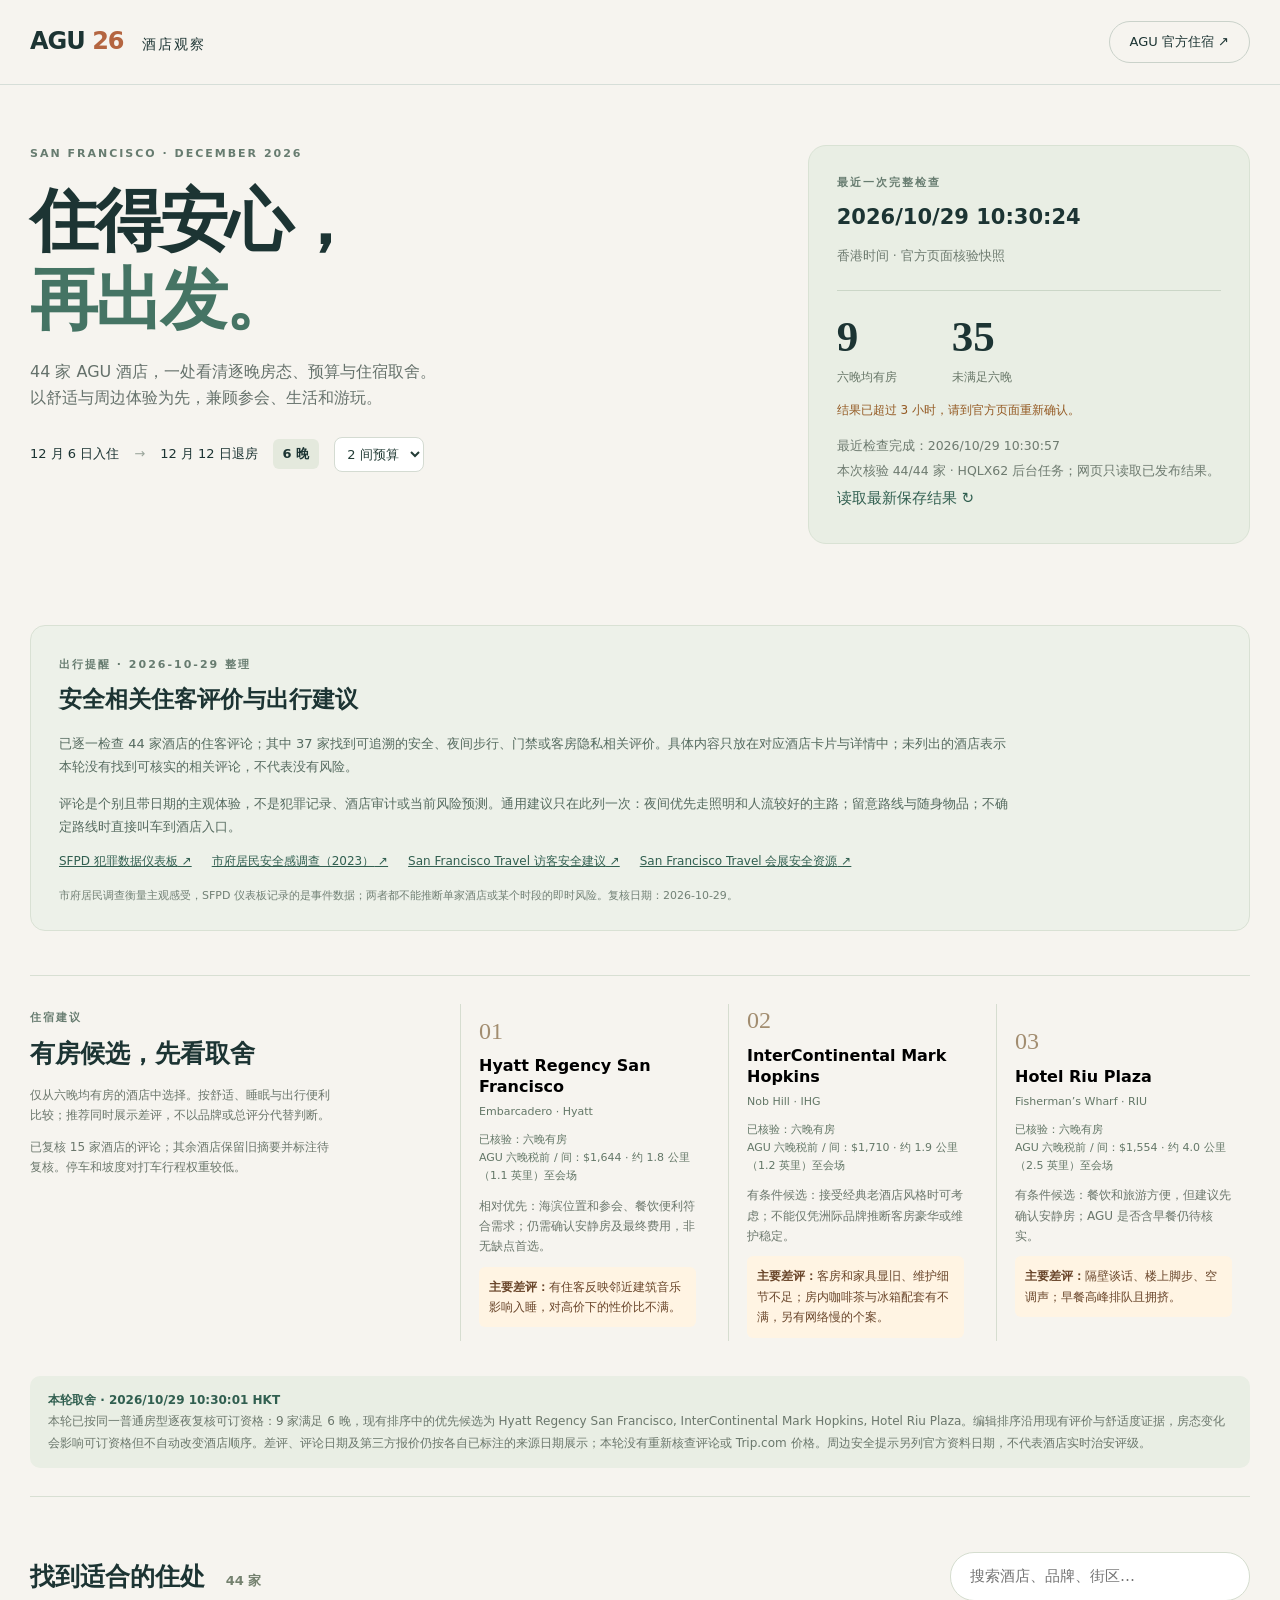
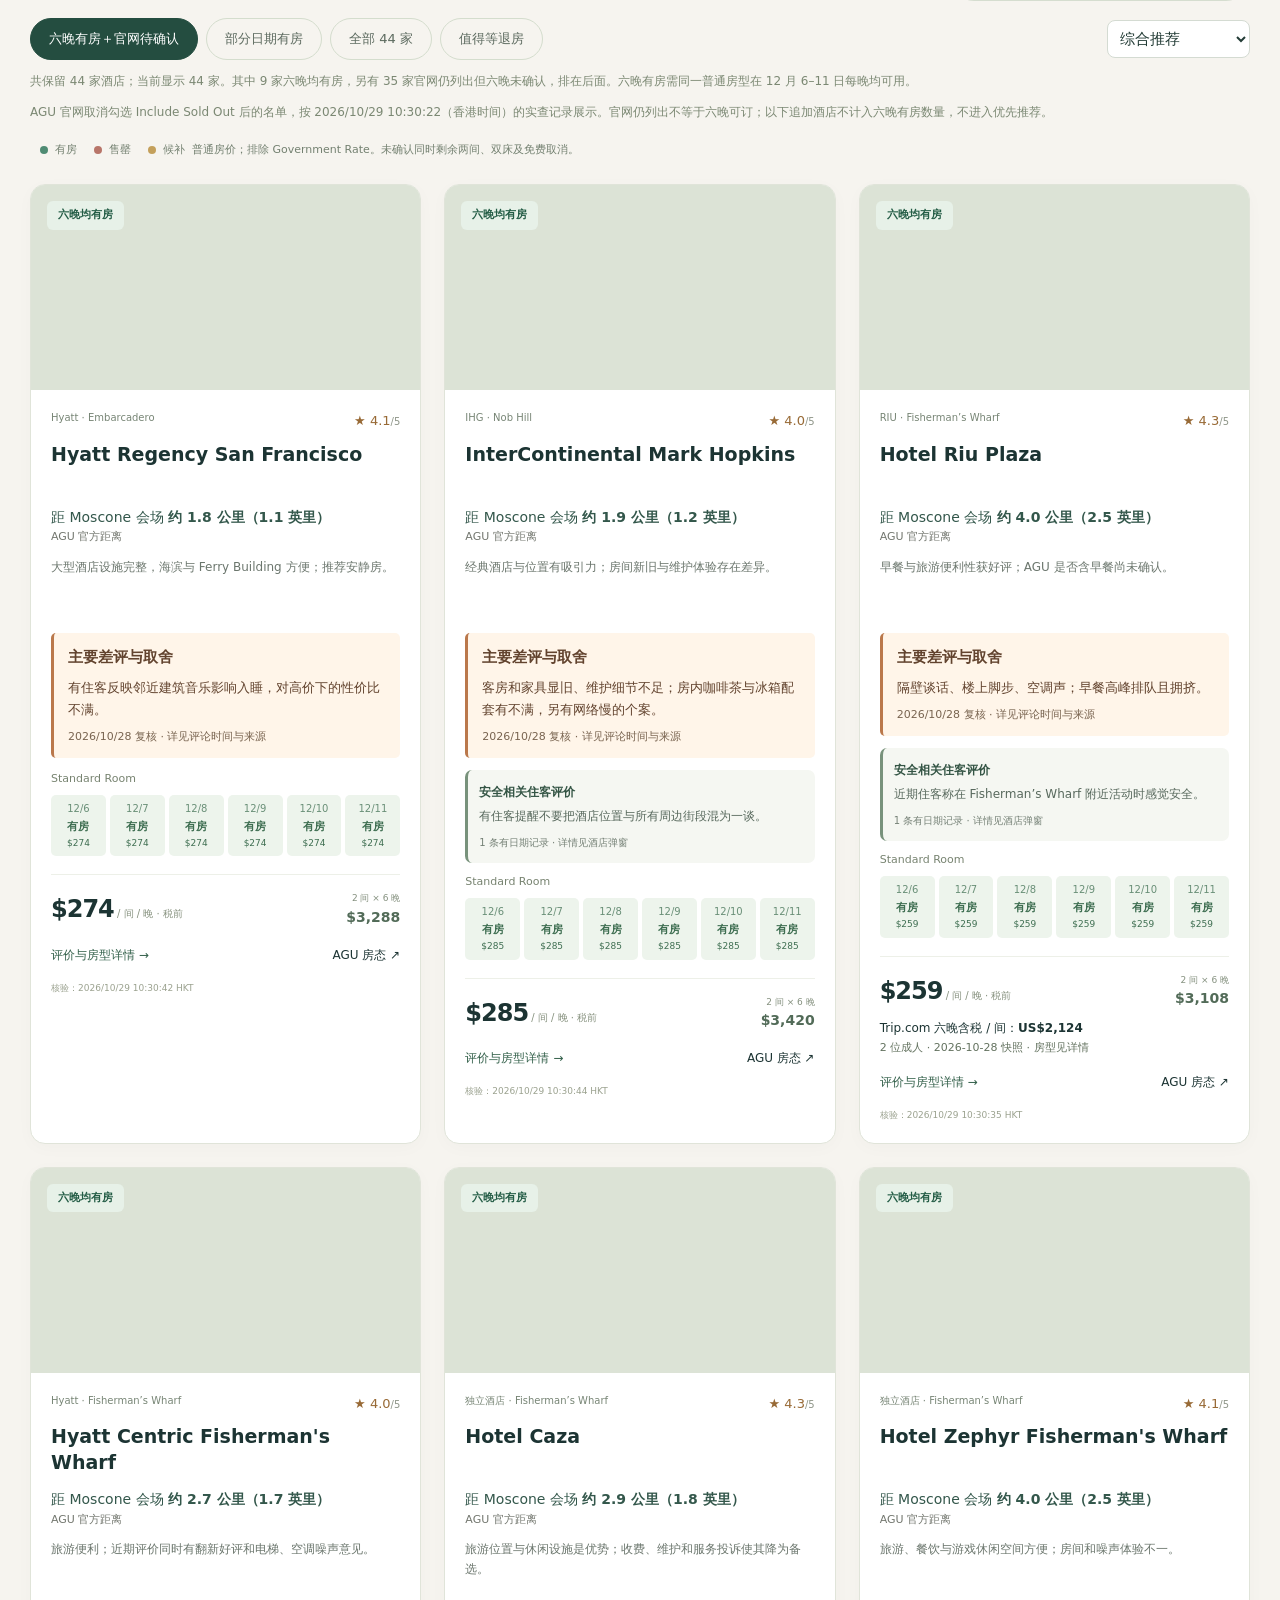
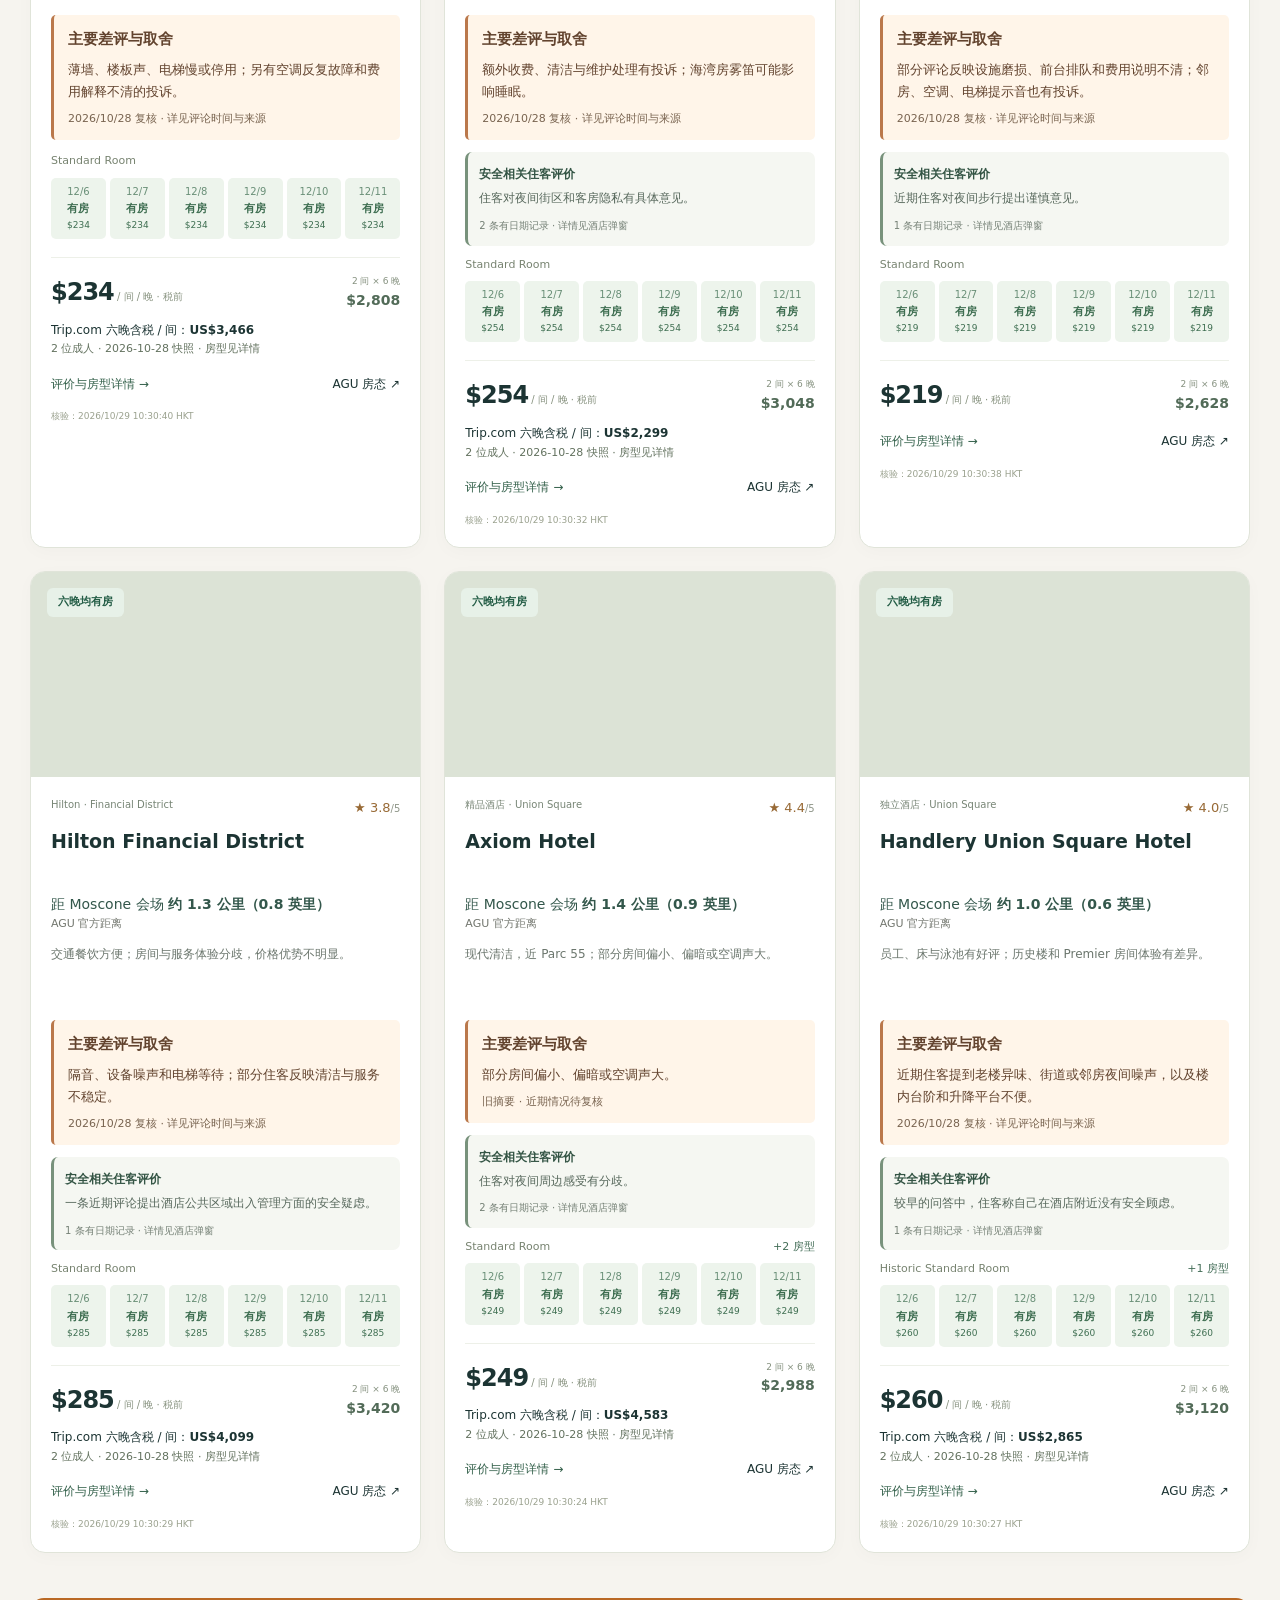
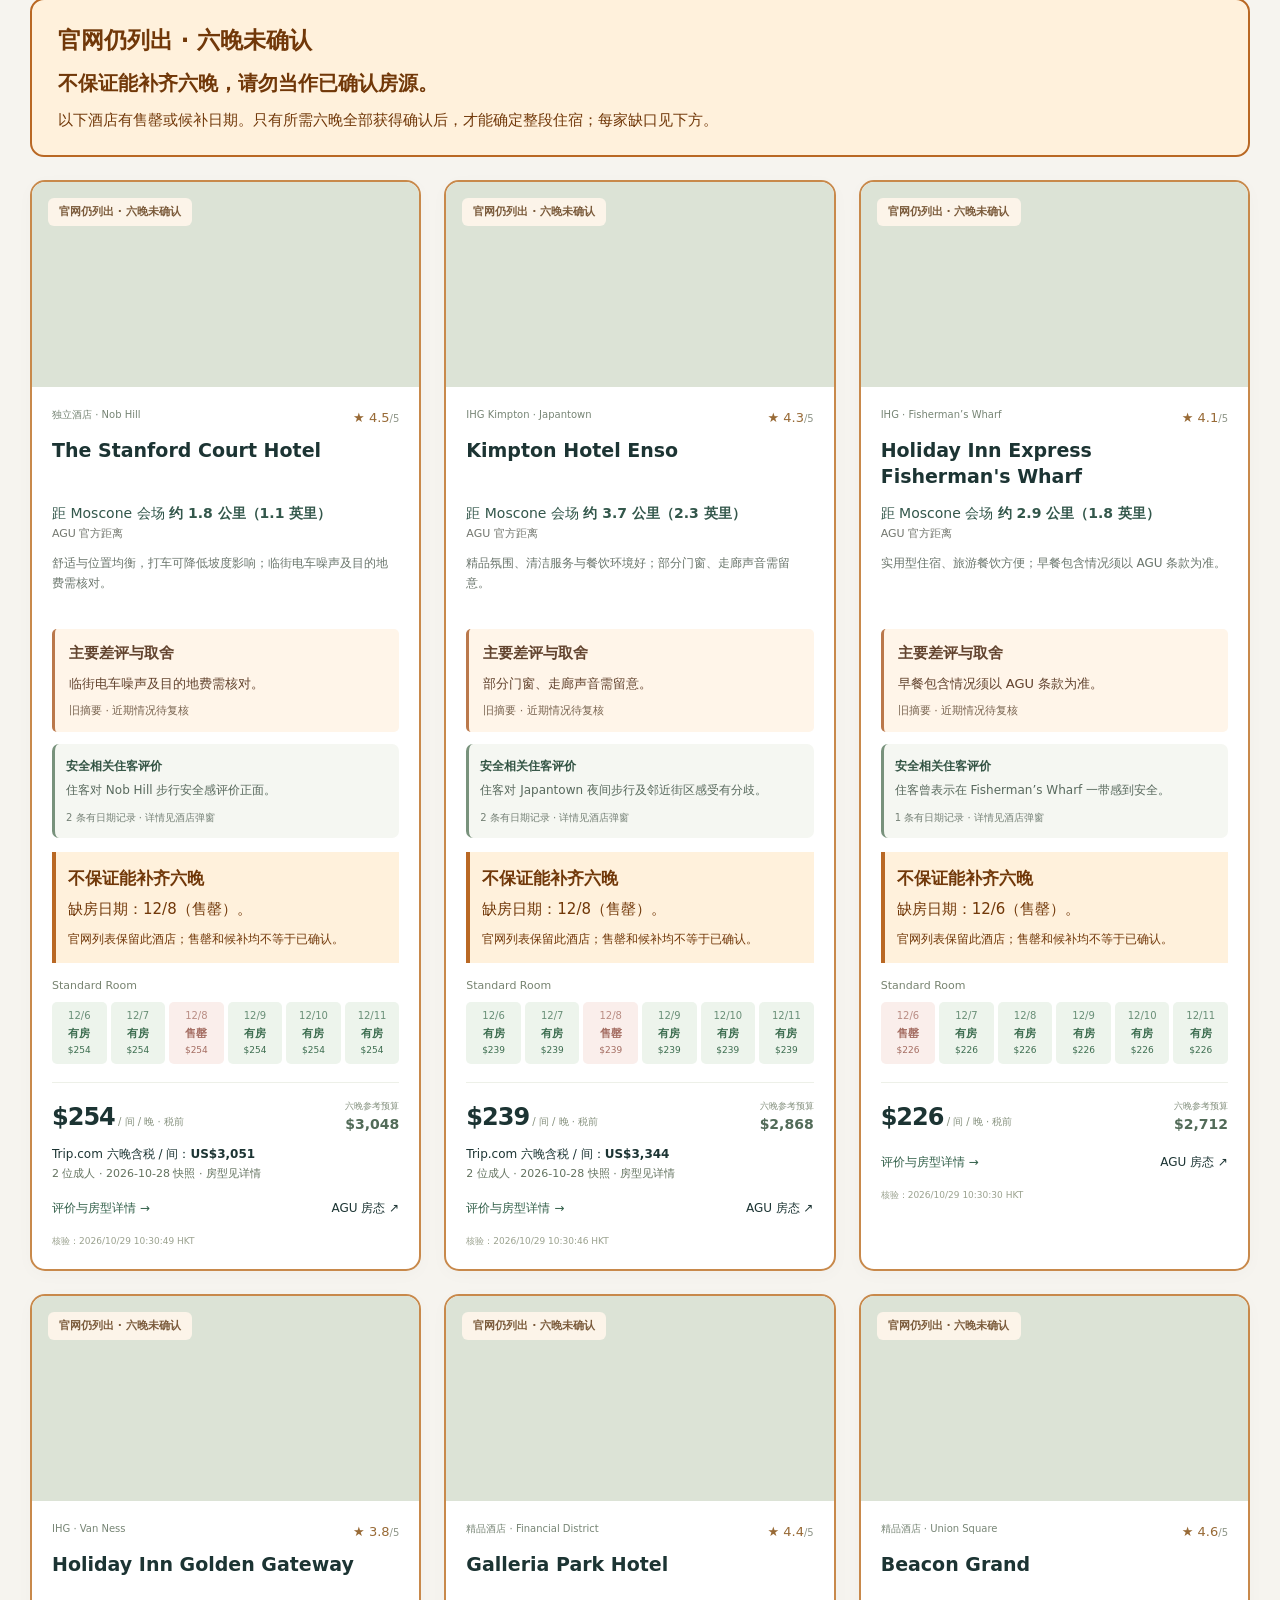
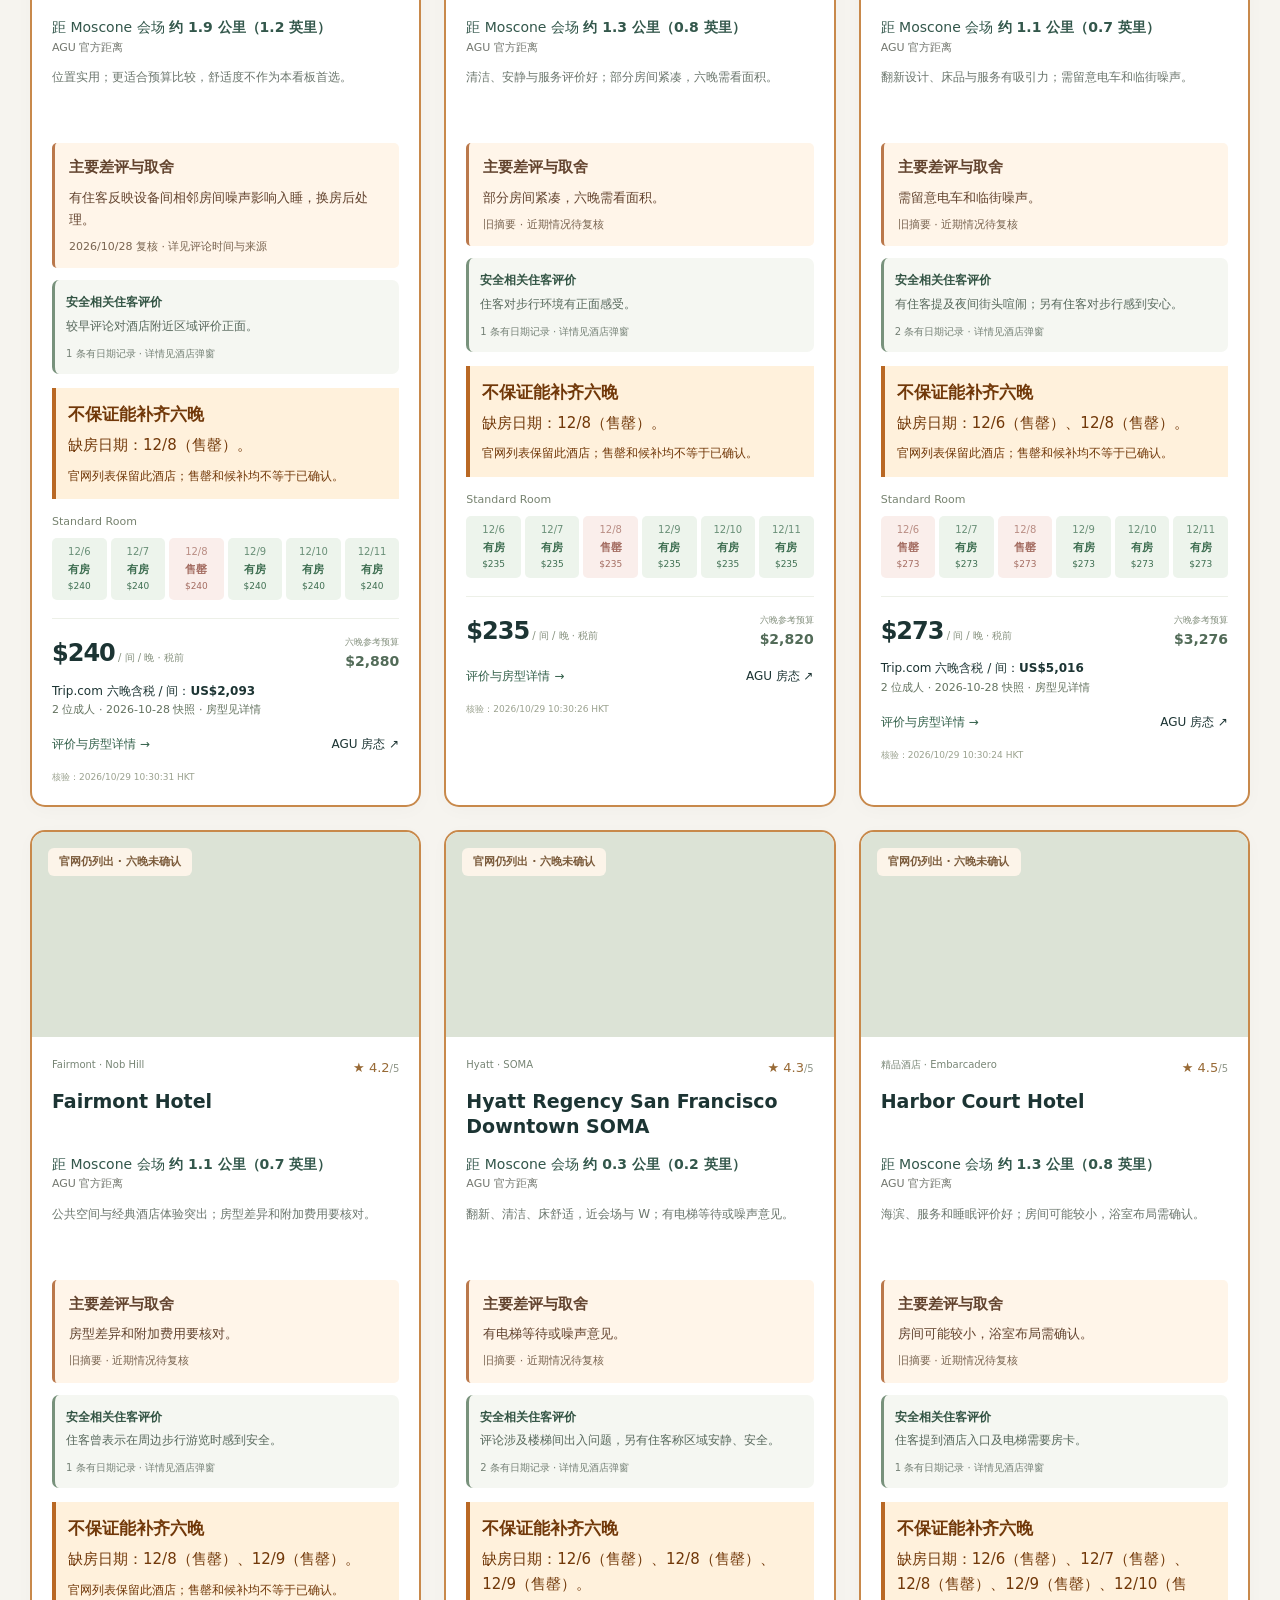
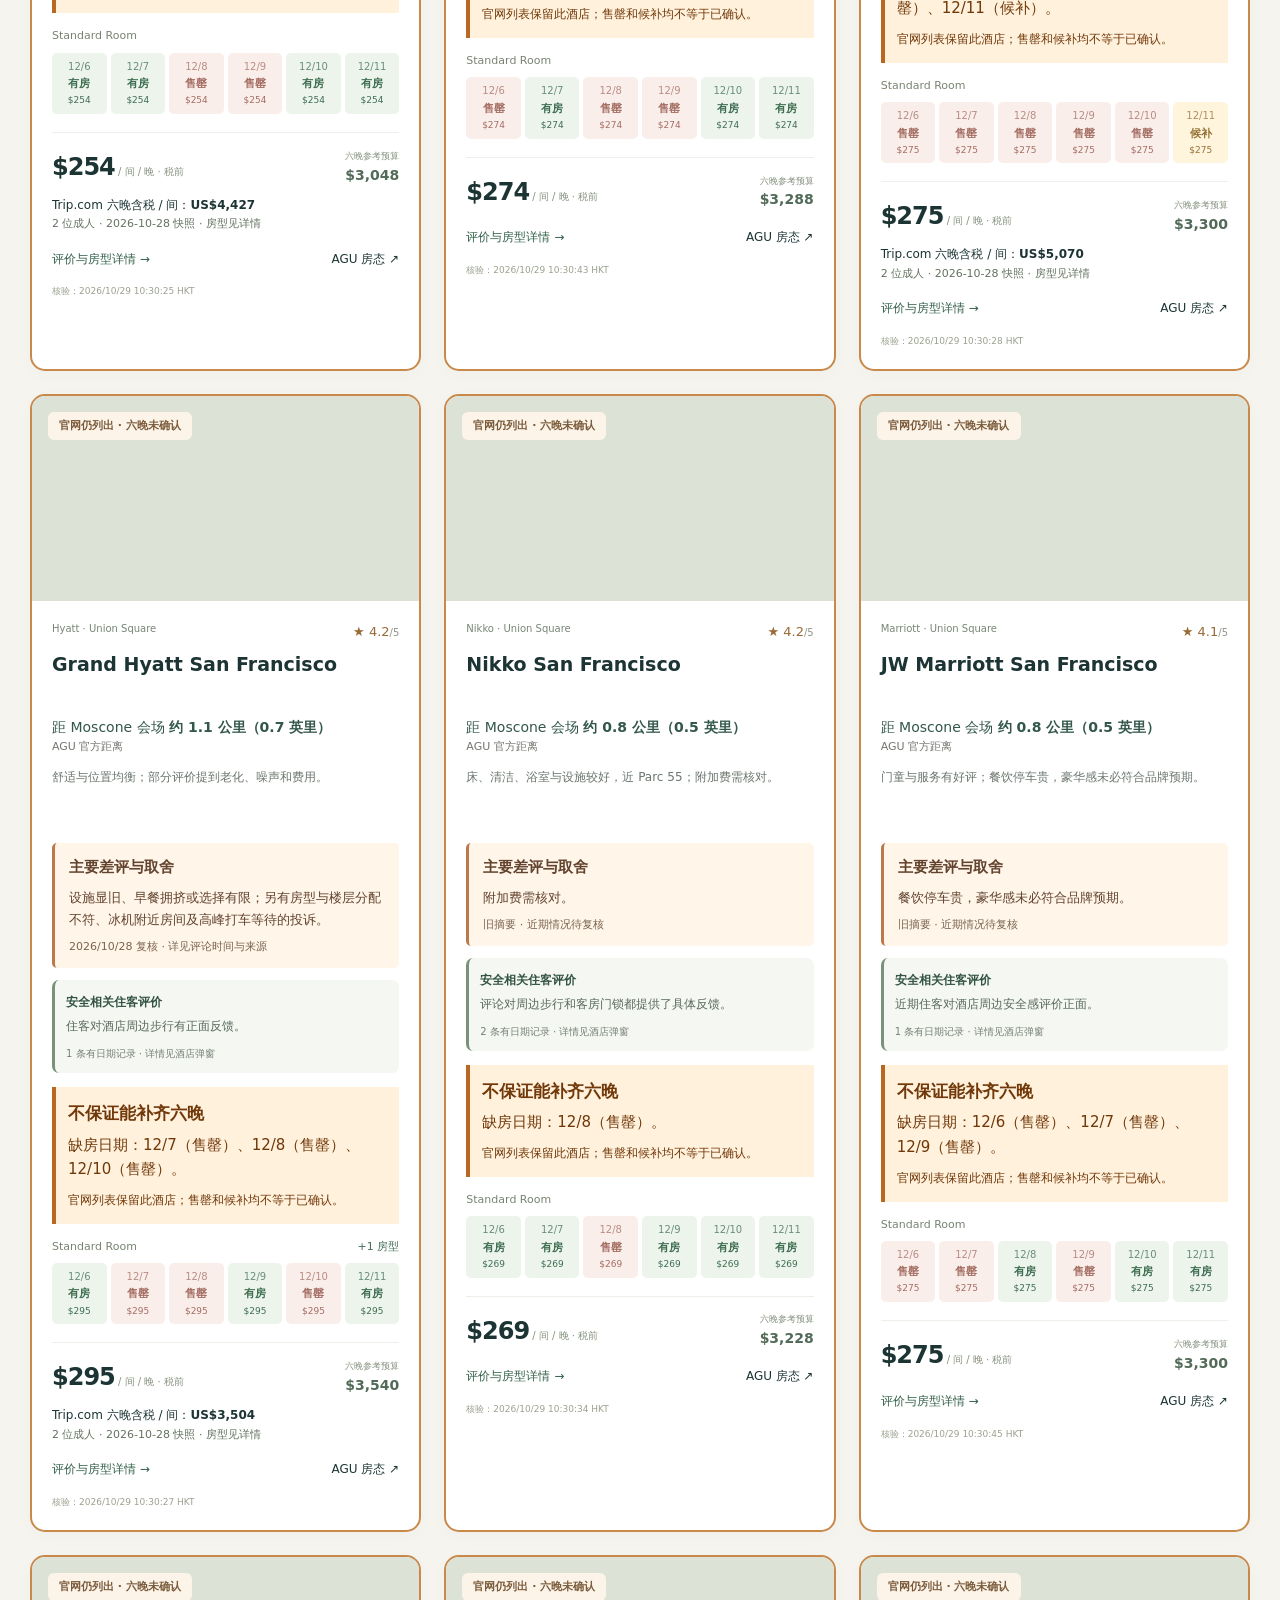
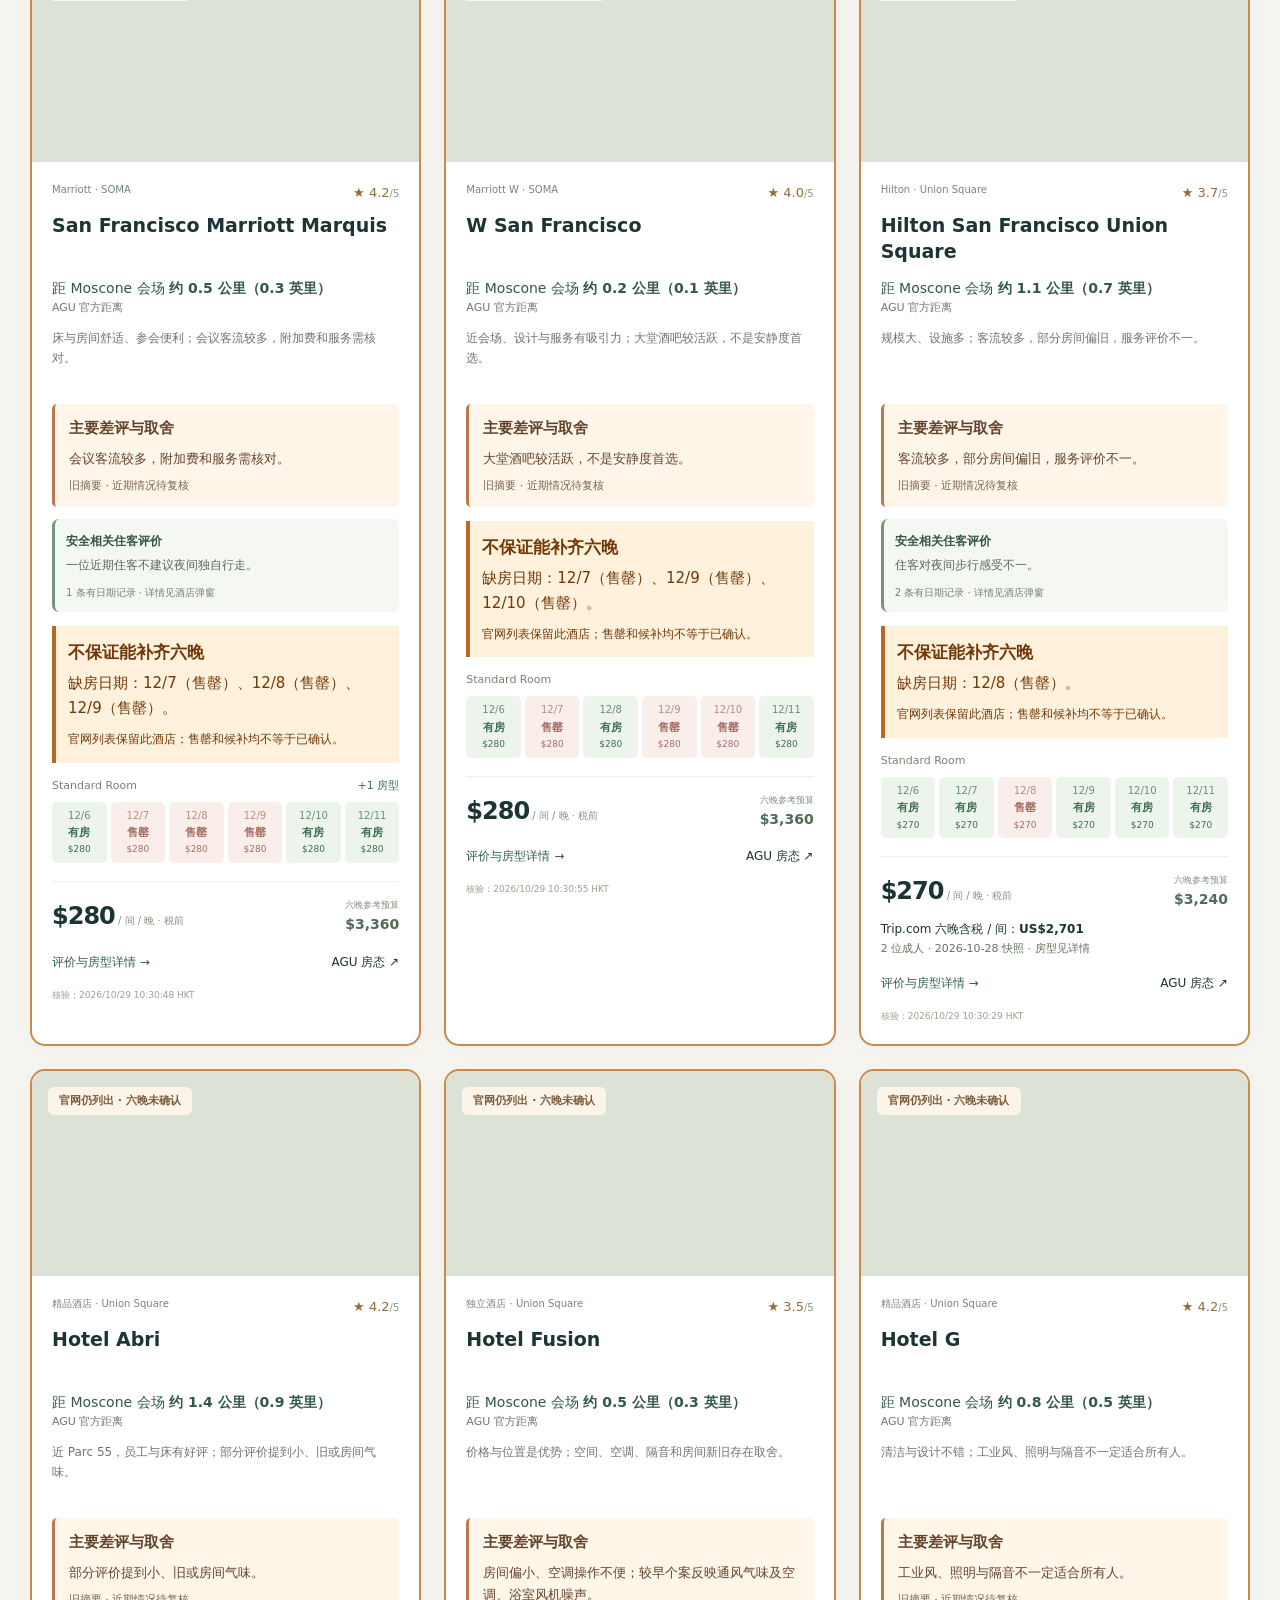
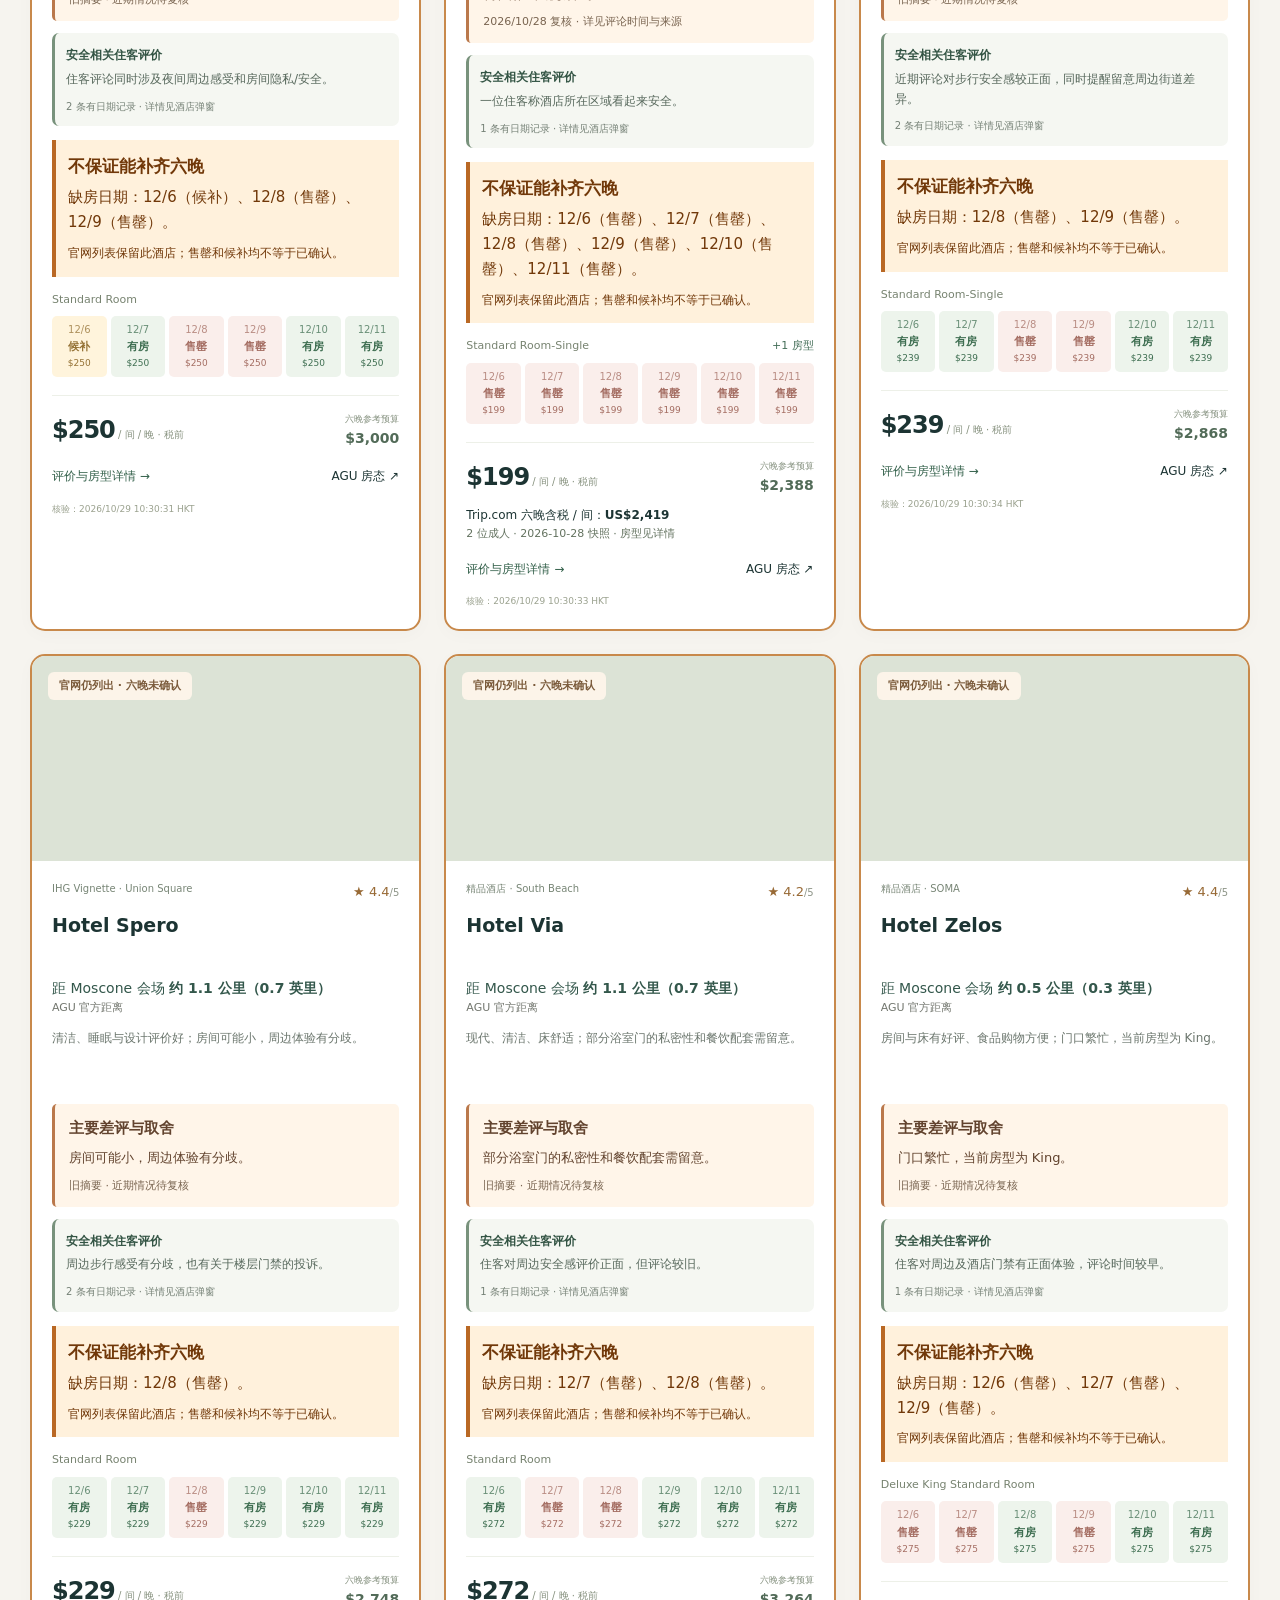
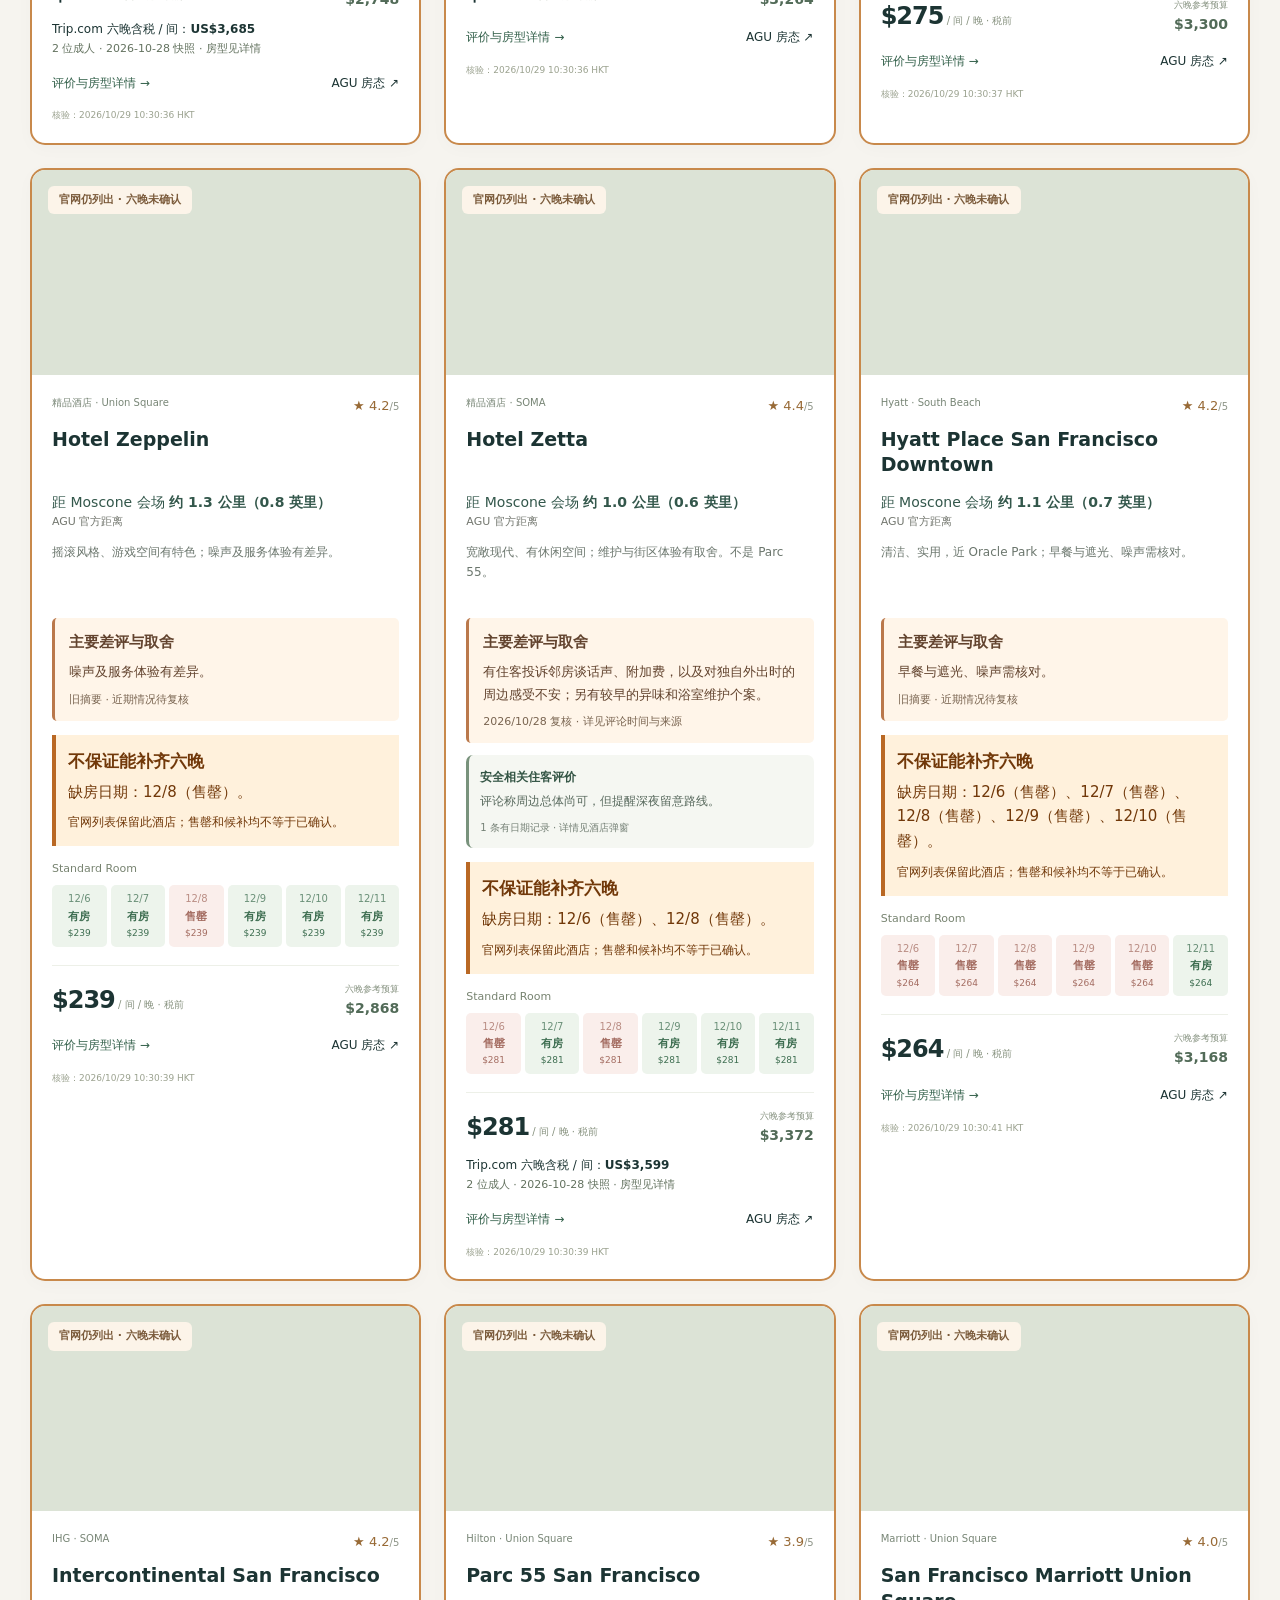
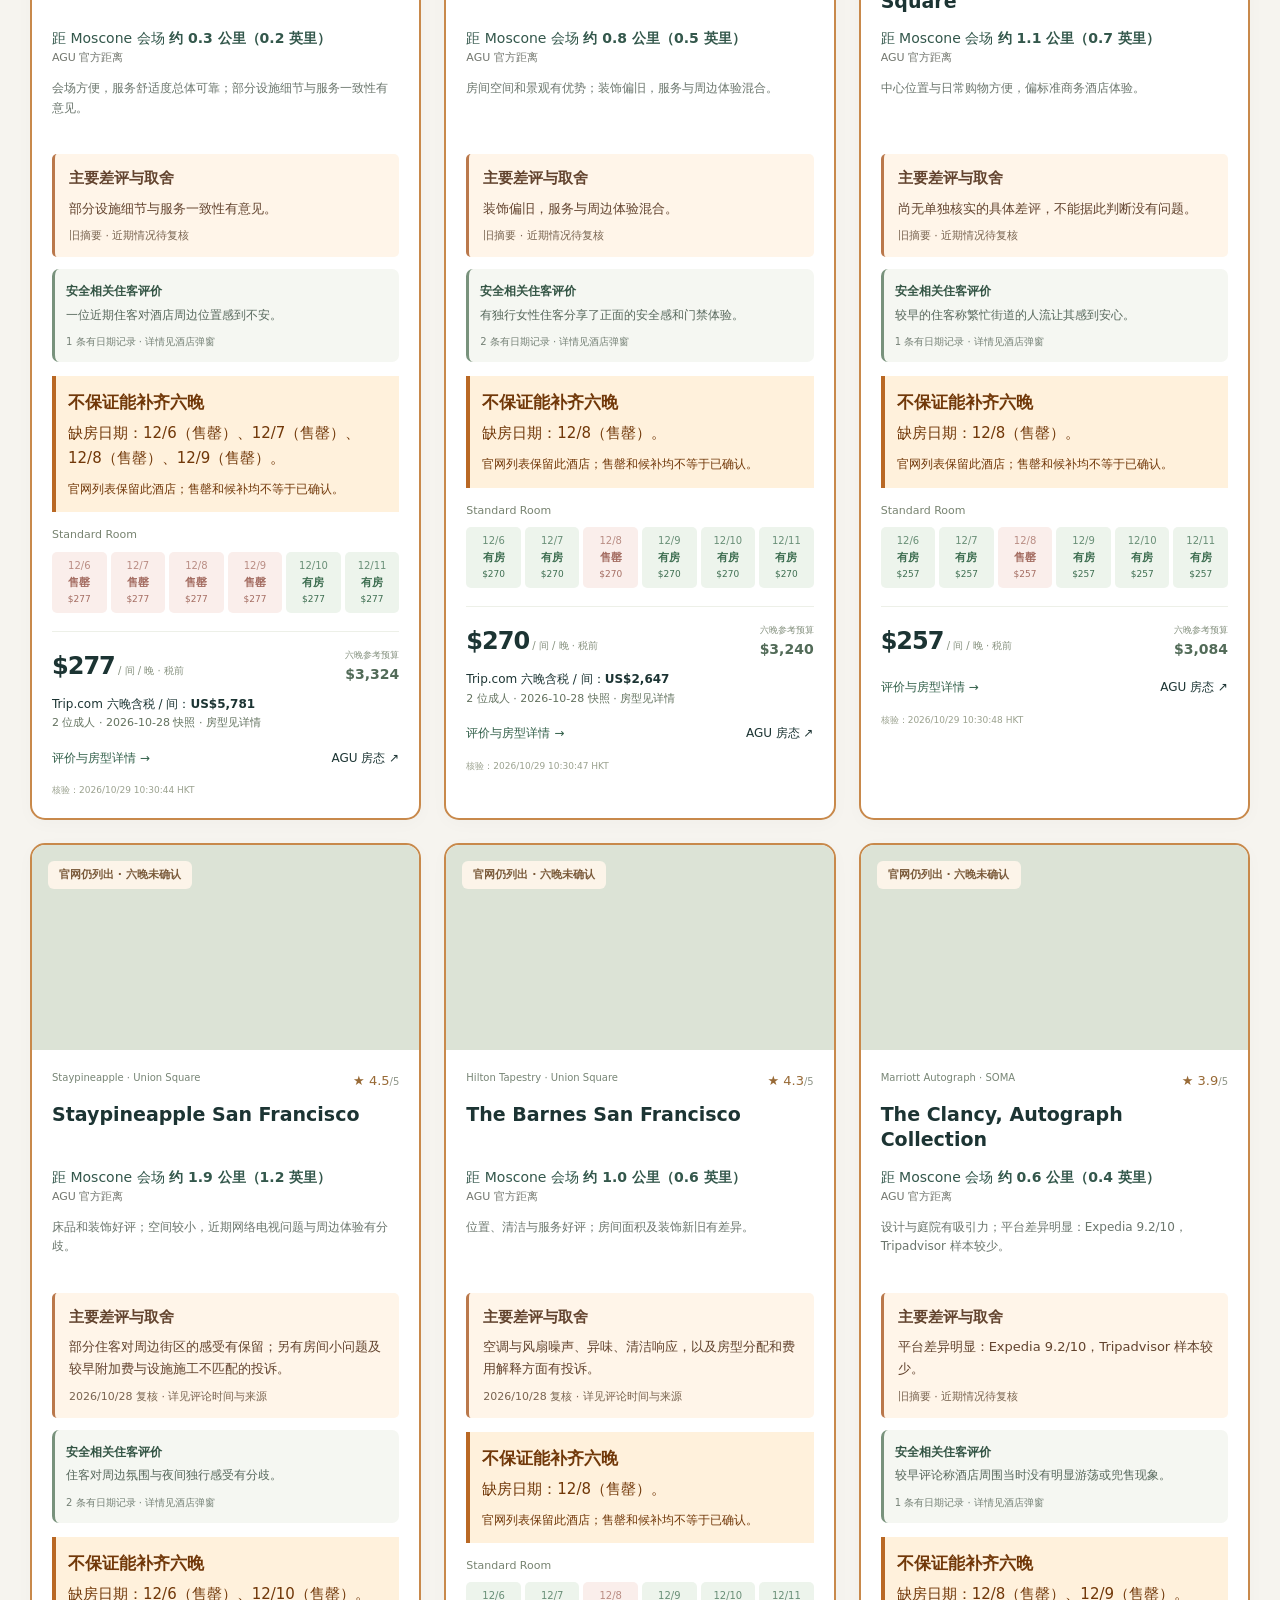
==== commit d89f6cfb: "Deploy 10-minute dashboard refresh" ====
--- a/docs/index.html
+++ b/docs/index.html
@@ -1,3 +1,3 @@
-<!doctype html><html lang="zh-CN"><head><meta charset="UTF-8"><meta name="viewport" content="width=device-width,initial-scale=1"><title>AGU 2026 酒店观察</title>  <script type="module" crossorigin src="./assets/index-CLiUOcP6.js"></script>
+<!doctype html><html lang="zh-CN"><head><meta charset="UTF-8"><meta name="viewport" content="width=device-width,initial-scale=1"><title>AGU 2026 酒店观察</title>  <script type="module" crossorigin src="./assets/index-poll10m.js"></script>
   <link rel="stylesheet" crossorigin href="./assets/index-DtA2aqCr.css">
 </head><body><div id="root"></div></body></html>
